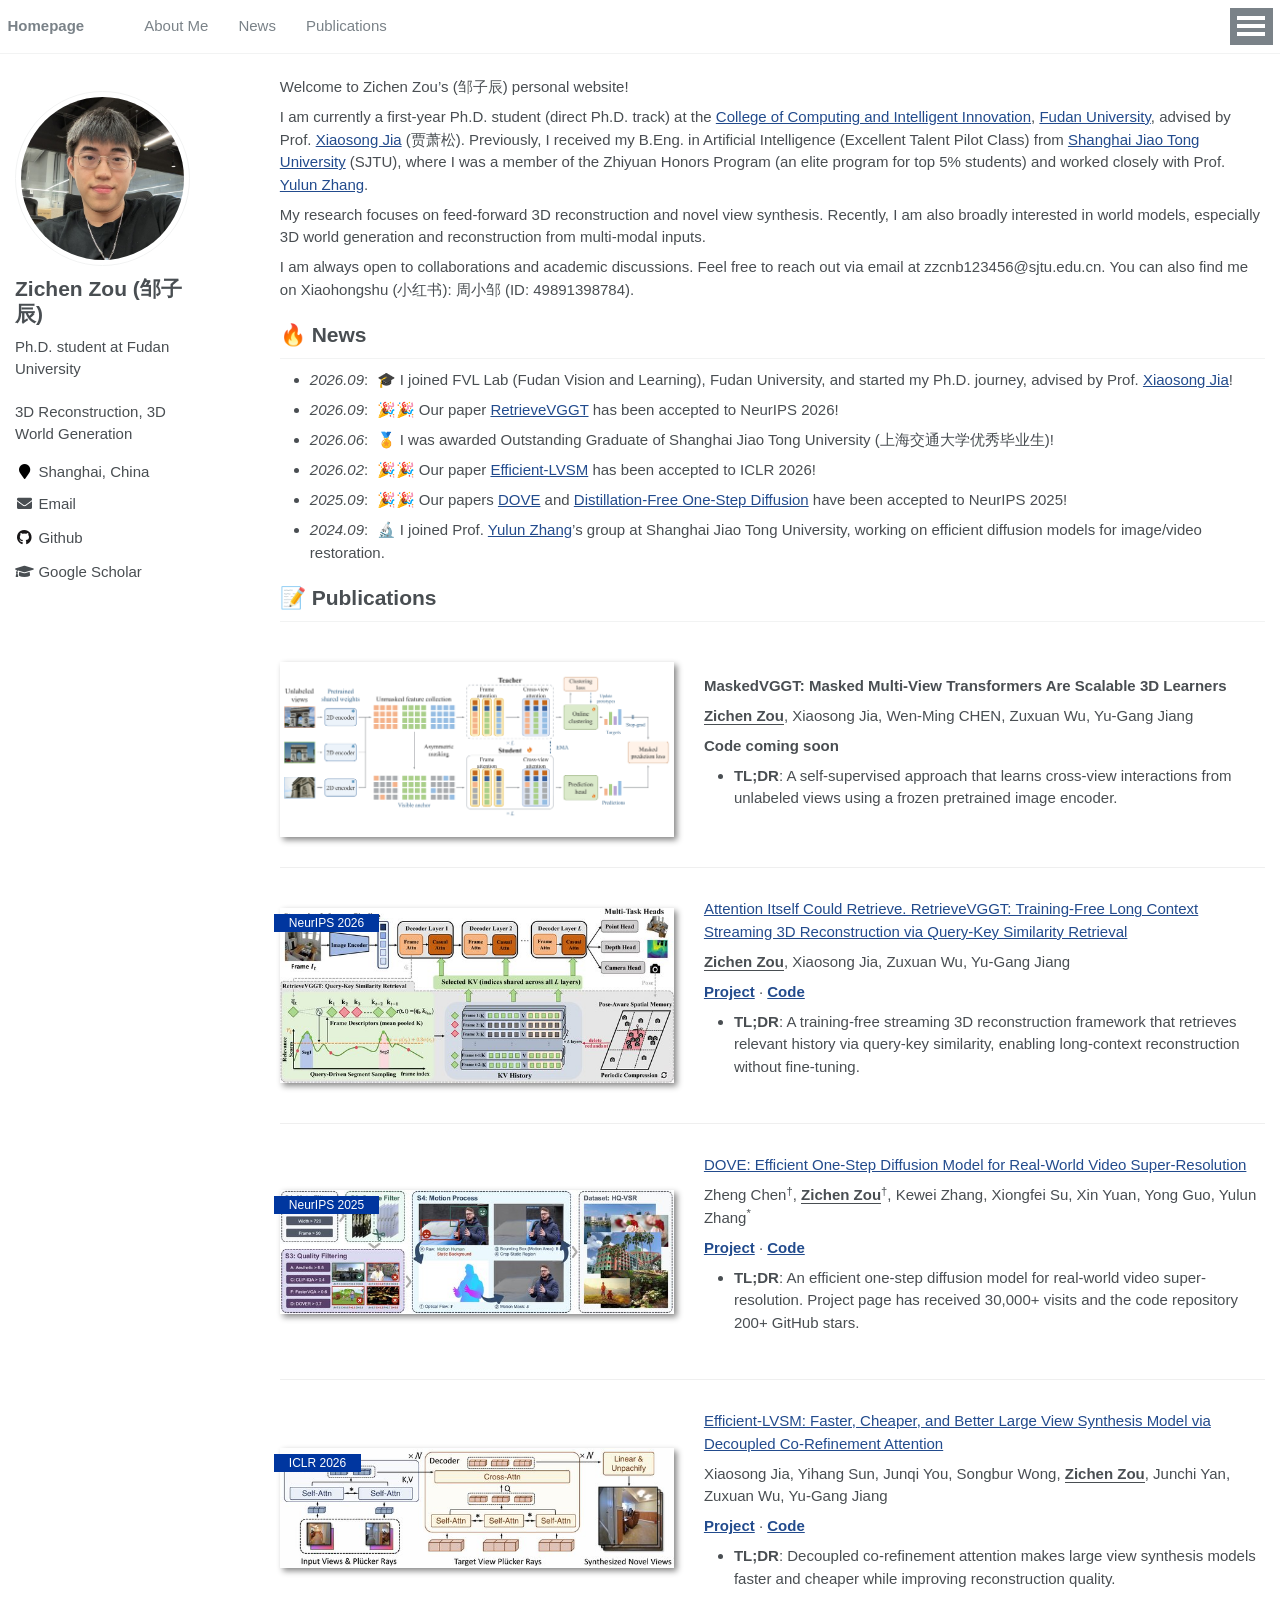
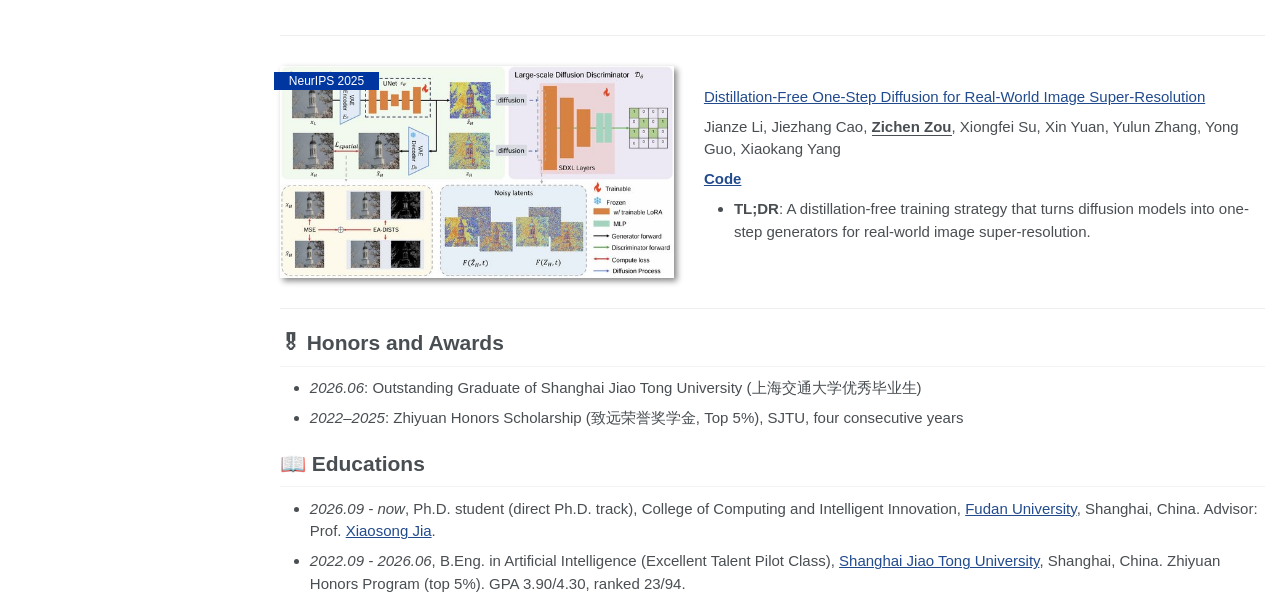
==== index.html @ 02a2d02f "Align MaskedVGGT homepage entry" ====
<!doctype html>
<html lang="en" class="no-js">
  <head>
    <meta charset="utf-8">

<!-- begin SEO -->

<title>Zichen Zou - Homepage</title>

<meta property="og:locale" content="en">
<meta property="og:site_name" content="Zichen Zou">
<meta property="og:title" content="Zichen Zou">

<link rel="canonical" href="https://zzctmd.github.io/">
<meta property="og:url" content="https://zzctmd.github.io/">

<meta property="og:description" content="3D Reconstruction, Novel View Synthesis, Efficient Generative Models">

<meta name="description" content="Zichen Zou (邹子辰, ZouZichen), Ph.D. student at Fudan University. Research on 3D reconstruction, novel view synthesis, and efficient diffusion models for image/video restoration.">
<meta name="keywords" content="Zichen Zou, ZouZichen, zouzichen, 邹子辰, Fudan University, RetrieveVGGT, DOVE, 3D Reconstruction, Video Super-Resolution">

<script type="application/ld+json">
{
  "@context": "https://schema.org",
  "@type": "Person",
  "name": "Zichen Zou",
  "alternateName": ["ZouZichen", "zouzichen", "邹子辰"],
  "url": "https://zzctmd.github.io/",
  "email": "mailto:zzcnb123456@sjtu.edu.cn",
  "affiliation": { "@type": "CollegeOrUniversity", "name": "Fudan University" },
  "alumniOf": { "@type": "CollegeOrUniversity", "name": "Shanghai Jiao Tong University" },
  "sameAs": [
    "https://github.com/zzctmd",
    "https://scholar.google.com/citations?user=kb1-6YoAAAAJ"
  ]
}
</script>

<!-- end SEO -->

<meta name="HandheldFriendly" content="True">
<meta name="MobileOptimized" content="320">
<meta name="viewport" content="width=device-width, initial-scale=1.0">

<script>
  document.documentElement.className = document.documentElement.className.replace(/\bno-js\b/g, '') + ' js ';
</script>

<!-- For all browsers -->
<link rel="stylesheet" href="assets/css/main.css">

<meta http-equiv="cleartype" content="on">
<head>
  <base target="_blank">
</head>
    <link rel="icon" type="image/png" sizes="32x32" href="images/favicon-32x32.png">
<link rel="icon" type="image/png" sizes="16x16" href="images/favicon-16x16.png">
<link rel="stylesheet" href="assets/css/academicons.css"/>

  </head>

  <body>

    <div class="masthead">
  <div class="masthead__inner-wrap">
    <div class="masthead__menu">
      <nav id="site-nav" class="greedy-nav">
        <button><div class="navicon"></div></button>
        <ul class="visible-links">
          <li class="masthead__menu-item masthead__menu-item--lg masthead__menu-home-item"><a href="#about-me" target="_self">Homepage</a></li>

            <li class="masthead__menu-item"><a href="#about-me" target="_self">About Me</a></li>

            <li class="masthead__menu-item"><a href="#-news" target="_self">News</a></li>

            <li class="masthead__menu-item"><a href="#-publications" target="_self">Publications</a></li>

            <li class="masthead__menu-item"><a href="#-honors-and-awards" target="_self">Honors and Awards</a></li>

            <li class="masthead__menu-item"><a href="#-educations" target="_self">Educations</a></li>

        </ul>
        <ul class="hidden-links hidden"></ul>
      </nav>
    </div>
  </div>
</div>

    <div id="main" role="main">

  <div class="sidebar sticky">


<div itemscope itemtype="http://schema.org/Person" class="profile_box">

  <div class="author__avatar">
    <img src="images/avatar.png" class="author__avatar" alt="Zichen Zou">
  </div>

  <div class="author__content">
    <h3 class="author__name">Zichen Zou (邹子辰)</h3>
    <p class="author__bio">Ph.D. student at Fudan University</p>
  </div>

  <div class="author__urls-wrapper">
    <ul class="author__urls social-icons">

        <li><div style="white-space: normal; margin-bottom: 1em;">3D Reconstruction, 3D World Generation</div></li>


        <li><i class="fa fa-fw fa-map-marker" aria-hidden="true"></i> Shanghai, China</li>



        <li><a href="mailto:zzcnb123456@sjtu.edu.cn"><i class="fas fa-fw fa-envelope" aria-hidden="true"></i> Email</a></li>



        <li><a href="https://github.com/zzctmd"><i class="fab fa-fw fa-github" aria-hidden="true"></i> Github</a></li>



        <li><a href="https://scholar.google.com/citations?user=kb1-6YoAAAAJ"><i class="fas fa-fw fa-graduation-cap"></i> Google Scholar</a></li>


    </ul>
      <div class="author__urls_sm">


        <a href="mailto:zzcnb123456@sjtu.edu.cn"><i class="fas fa-fw fa-envelope" aria-hidden="true"></i></a>


        <a href="https://github.com/zzctmd"><i class="fab fa-fw fa-github" aria-hidden="true"></i></a>


        <a href="https://scholar.google.com/citations?user=kb1-6YoAAAAJ"><i class="fas fa-fw fa-graduation-cap"></i></a>


    </div>
  </div>
</div>


  </div>


      <article class="page" itemscope itemtype="http://schema.org/CreativeWork">
        <meta itemprop="headline" content="">
        <div class="page__inner-wrap">
          <section class="page__content" itemprop="text">

<p><span class="anchor" id="about-me"></span></p>

<p>Welcome to Zichen Zou’s (邹子辰) personal website!</p>

<p>I am currently a first-year Ph.D. student (direct Ph.D. track) at the <a href="https://cs.fudan.edu.cn/">College of Computing and Intelligent Innovation</a>, <a href="https://www.fudan.edu.cn/en/">Fudan University</a>, advised by Prof. <a href="https://jiaxiaosong1002.github.io/">Xiaosong Jia</a> (贾萧松). Previously, I received my B.Eng. in Artificial Intelligence (Excellent Talent Pilot Class) from <a href="https://www.sjtu.edu.cn/">Shanghai Jiao Tong University</a> (SJTU), where I was a member of the Zhiyuan Honors Program (an elite program for top 5% students) and worked closely with Prof. <a href="https://yulunzhang.com/">Yulun Zhang</a>.</p>

<p>My research focuses on feed-forward 3D reconstruction and novel view synthesis. Recently, I am also broadly interested in world models, especially 3D world generation and reconstruction from multi-modal inputs.</p>

<p>I am always open to collaborations and academic discussions. Feel free to reach out via email at zzcnb123456@sjtu.edu.cn. You can also find me on Xiaohongshu (小红书): 周小邹 (ID: 49891398784).</p>

<h1 id="-news">🔥 News</h1>
<ul>
  <li><em>2026.09</em>: &nbsp;🎓 I joined FVL Lab (Fudan Vision and Learning), Fudan University, and started my Ph.D. journey, advised by Prof. <a href="https://jiaxiaosong1002.github.io/">Xiaosong Jia</a>!</li>
  <li><em>2026.09</em>: &nbsp;🎉🎉 Our paper <a href="https://arxiv.org/abs/2605.09644">RetrieveVGGT</a> has been accepted to NeurIPS 2026!</li>
  <li><em>2026.06</em>: &nbsp;🏅 I was awarded Outstanding Graduate of Shanghai Jiao Tong University (上海交通大学优秀毕业生)!</li>
  <li><em>2026.02</em>: &nbsp;🎉🎉 Our paper <a href="https://arxiv.org/abs/2602.06478">Efficient-LVSM</a> has been accepted to ICLR 2026!</li>
  <li><em>2025.09</em>: &nbsp;🎉🎉 Our papers <a href="https://arxiv.org/abs/2505.16239">DOVE</a> and <a href="https://arxiv.org/abs/2410.04224">Distillation-Free One-Step Diffusion</a> have been accepted to NeurIPS 2025!</li>
  <li><em>2024.09</em>: &nbsp;🔬 I joined Prof. <a href="https://yulunzhang.com/">Yulun Zhang</a>’s group at Shanghai Jiao Tong University, working on efficient diffusion models for image/video restoration.</li>
</ul>

<h1 id="-publications">📝 Publications</h1>

<div class="paper-box" id="maskedvggt">
  <div class="paper-box-image"><div><img src="images/maskedvggt-method.png" alt="MaskedVGGT method with a frozen 2D encoder, a masked student, and an EMA teacher" width="100%" loading="lazy" /></div></div>
  <div class="paper-box-text">
    <p><strong>MaskedVGGT: Masked Multi-View Transformers Are Scalable 3D Learners</strong></p>
    <p><strong><u>Zichen Zou</u></strong>, Xiaosong Jia, Wen-Ming CHEN, Zuxuan Wu, Yu-Gang Jiang</p>
    <p><strong>Code coming soon</strong></p>
    <ul>
      <li><strong>TL;DR</strong>: A self-supervised approach that learns cross-view interactions from unlabeled views using a frozen pretrained image encoder.</li>
    </ul>
  </div>
</div>

<div class="paper-box"><div class="paper-box-image"><div><div class="badge">NeurIPS 2026</div><img src="images/retrievevggt.jpg" alt="RetrieveVGGT framework" width="100%" /></div></div>
<div class="paper-box-text">

    <p><a href="https://arxiv.org/abs/2605.09644">Attention Itself Could Retrieve. RetrieveVGGT: Training-Free Long Context Streaming 3D Reconstruction via Query-Key Similarity Retrieval</a></p>

    <p><strong><u>Zichen Zou</u></strong>, Xiaosong Jia, Zuxuan Wu, Yu-Gang Jiang</p>

    <p><a href="https://zzctmd.github.io/RetrieveVGGT/"><strong>Project</strong></a> · <a href="https://github.com/zzctmd/RetrieveVGGT"><strong>Code</strong></a></p>

    <ul>
      <li><strong>TL;DR</strong>: A training-free streaming 3D reconstruction framework that retrieves relevant history via query-key similarity, enabling long-context reconstruction without fine-tuning.</li>
    </ul>
  </div>
</div>

<div class="paper-box"><div class="paper-box-image"><div><div class="badge">NeurIPS 2025</div><img src="images/dove.jpg" alt="DOVE pipeline" width="100%" /></div></div>
<div class="paper-box-text">

    <p><a href="https://arxiv.org/abs/2505.16239">DOVE: Efficient One-Step Diffusion Model for Real-World Video Super-Resolution</a></p>

    <p>Zheng Chen<sup>†</sup>, <strong><u>Zichen Zou</u></strong><sup>†</sup>, Kewei Zhang, Xiongfei Su, Xin Yuan, Yong Guo, Yulun Zhang<sup>*</sup></p>

    <p><a href="https://zheng-chen.cn/DOVE/"><strong>Project</strong></a> · <a href="https://github.com/zhengchen1999/DOVE"><strong>Code</strong></a></p>

    <ul>
      <li><strong>TL;DR</strong>: An efficient one-step diffusion model for real-world video super-resolution. Project page has received 30,000+ visits and the code repository 200+ GitHub stars.</li>
    </ul>
  </div>
</div>

<div class="paper-box"><div class="paper-box-image"><div><div class="badge">ICLR 2026</div><img src="images/efficient-lvsm.jpg" alt="Efficient-LVSM structure" width="100%" /></div></div>
<div class="paper-box-text">

    <p><a href="https://arxiv.org/abs/2602.06478">Efficient-LVSM: Faster, Cheaper, and Better Large View Synthesis Model via Decoupled Co-Refinement Attention</a></p>

    <p>Xiaosong Jia, Yihang Sun, Junqi You, Songbur Wong, <strong><u>Zichen Zou</u></strong>, Junchi Yan, Zuxuan Wu, Yu-Gang Jiang</p>

    <p><a href="https://efficient-lvsm.github.io"><strong>Project</strong></a> · <a href="https://github.com/ayakaee/efficient-lvsm"><strong>Code</strong></a></p>

    <ul>
      <li><strong>TL;DR</strong>: Decoupled co-refinement attention makes large view synthesis models faster and cheaper while improving reconstruction quality.</li>
    </ul>
  </div>
</div>

<div class="paper-box"><div class="paper-box-image"><div><div class="badge">NeurIPS 2025</div><img src="images/dfosd.jpg" alt="DFOSD overview" width="100%" /></div></div>
<div class="paper-box-text">

    <p><a href="https://arxiv.org/abs/2410.04224">Distillation-Free One-Step Diffusion for Real-World Image Super-Resolution</a></p>

    <p>Jianze Li, Jiezhang Cao, <strong><u>Zichen Zou</u></strong>, Xiongfei Su, Xin Yuan, Yulun Zhang, Yong Guo, Xiaokang Yang</p>

    <p><a href="https://github.com/JianzeLi-114/DFOSD"><strong>Code</strong></a></p>

    <ul>
      <li><strong>TL;DR</strong>: A distillation-free training strategy that turns diffusion models into one-step generators for real-world image super-resolution.</li>
    </ul>
  </div>
</div>

<h1 id="-honors-and-awards">🎖 Honors and Awards</h1>
<ul>
  <li><em>2026.06</em>: Outstanding Graduate of Shanghai Jiao Tong University (上海交通大学优秀毕业生)</li>
  <li><em>2022–2025</em>: Zhiyuan Honors Scholarship (致远荣誉奖学金, Top 5%), SJTU, four consecutive years</li>
</ul>

<h1 id="-educations">📖 Educations</h1>
<ul>
  <li><em>2026.09 - now</em>, Ph.D. student (direct Ph.D. track), College of Computing and Intelligent Innovation, <a href="https://www.fudan.edu.cn/en/">Fudan University</a>, Shanghai, China. Advisor: Prof. <a href="https://jiaxiaosong1002.github.io/">Xiaosong Jia</a>.</li>
  <li><em>2022.09 - 2026.06</em>, B.Eng. in Artificial Intelligence (Excellent Talent Pilot Class), <a href="https://www.sjtu.edu.cn/">Shanghai Jiao Tong University</a>, Shanghai, China. Zhiyuan Honors Program (top 5%). GPA 3.90/4.30, ranked 23/94.</li>
</ul>

          </section>
        </div>
      </article>
    </div>

    <script src="assets/js/main.min.js"></script>

  </body>
</html>
---- assets/css/main.css ----
a:focus{outline:thin dotted #f89406;outline:5px auto #f89406;outline-offset:-2px}*,*:before,*:after{-moz-box-sizing:border-box;-webkit-box-sizing:border-box;box-sizing:border-box}html{box-sizing:border-box;background-color:#fff;font-size:15px;-webkit-text-size-adjust:100%;-ms-text-size-adjust:100%}body{margin:0}::-moz-selection{color:#fff;background:#000}::selection{color:#fff;background:#000}article,aside,details,figcaption,figure,footer,header,hgroup,main,nav,section{display:block}audio,canvas,video{display:inline-block;*display:inline;*zoom:1}audio:not([controls]){display:none}a{color:#224b8d}a:hover,a:active{outline:0}sub,sup{position:relative;font-size:75%;line-height:0;vertical-align:baseline}sup{top:-0.5em}sub{bottom:-0.25em}img{max-width:100%;width:auto\9;height:auto;vertical-align:middle;border:0;-ms-interpolation-mode:bicubic}#map_canvas img,.google-maps img{max-width:none}button,input,select,textarea{margin:0;font-size:100%;vertical-align:middle}button,input{*overflow:visible;line-height:normal}button::-moz-focus-inner,input::-moz-focus-inner{padding:0;border:0}button,html input[type="button"],input[type="reset"],input[type="submit"]{-webkit-appearance:button;cursor:pointer}label,select,button,input[type="button"],input[type="reset"],input[type="submit"],input[type="radio"],input[type="checkbox"]{cursor:pointer}input[type="search"]{box-sizing:content-box;-webkit-appearance:textfield}input[type="search"]::-webkit-search-decoration,input[type="search"]::-webkit-search-cancel-button{-webkit-appearance:none}textarea{overflow:auto;vertical-align:top}html{position:relative;min-height:100%}body{margin:0;padding:0;padding-bottom:0em;color:#494e52;font-family:"Trebuchet MS",Helvetica,sans-serif;line-height:1.5}body.overflow--hidden{overflow:hidden}h1,h2,h3,h4,h5,h6{margin:1em 0 0.5em;line-height:1.2;font-family:"Trebuchet MS",Helvetica,sans-serif;font-weight:bold}h1{margin-top:1em;font-size:1.4em}h2{font-size:1.2em}h3{font-size:1em}h4{font-size:1em}h5{font-size:1em}h6{font-size:1em}small,.small{font-size:1em}p{margin-bottom:0.5em}u,ins{text-decoration:none;border-bottom:1px solid #494e52}u a,ins a{color:inherit}ul{padding-inline-start:2em;margin-block-start:0.5em}del a{color:inherit}p,pre,blockquote,ul,ol,dl,figure,table,fieldset{orphans:3;widows:3}abbr[title],abbr[data-original-title]{text-decoration:none;cursor:help;border-bottom:1px dotted #494e52}blockquote{margin:2em 1em 2em 0;padding-left:1em;padding-right:1em;font-style:italic;border-left:0.25em solid #7a8288}blockquote cite{font-style:italic}blockquote cite:before{content:"\2014";padding-right:5px}a:hover,a:active{outline:0}tt,code,kbd,samp,pre{font-family:Monaco,Consolas,"Lucida Console",monospace}pre{overflow-x:auto}p>code,a>code,li>code,figcaption>code,td>code{padding-top:0.1rem;padding-bottom:0.1rem;font-size:1em;background:#fafafa;border:1px solid #f2f3f3;border-radius:4px;box-shadow:0 1px 1px rgba(0,0,0,0.125)}p>code:before,p>code:after,a>code:before,a>code:after,li>code:before,li>code:after,figcaption>code:before,figcaption>code:after,td>code:before,td>code:after{letter-spacing:-0.2em;content:"\00a0"}hr{display:block;margin:1em 0;border:0;border-top:1px solid #f2f3f3}ul li,ol li{margin-bottom:0.5em}li ul,li ol{margin-top:0.5em}figure{display:-webkit-box;display:flex;-webkit-box-pack:justify;justify-content:space-between;-webkit-box-align:start;align-items:flex-start;flex-wrap:wrap;margin:2em 0}figure img,figure iframe,figure .fluid-width-video-wrapper{margin-bottom:1em}figure img{width:100%;border-radius:4px;-webkit-transition:all 0.2s ease-in-out;transition:all 0.2s ease-in-out}figure>a{display:block}@media (min-width: 37.5em){figure.half>a,figure.half>img{width:calc(50% - 0.5em)}}figure.half figcaption{width:100%}@media (min-width: 37.5em){figure.third>a,figure.third>img{width:calc(33.3333% - 0.5em)}}figure.third figcaption{width:100%}figcaption{margin-bottom:0.5em;color:#777a7d;font-family:Georgia,Times,serif;font-size:1em}figcaption a{color:inherit;text-decoration:none;border-bottom:1px solid #bdc1c4;-webkit-transition:all 0.2s ease-in-out;transition:all 0.2s ease-in-out}figcaption a:hover{color:#000;border-bottom-color:#000}svg:not(:root){overflow:hidden}nav ul{margin:0;padding:0}nav li{list-style:none}nav a{text-decoration:none}nav ul li,nav ol li{margin-bottom:0}nav li ul,nav li ol{margin-top:0}b,i,strong,em,blockquote,p,q,span,figure,img,h1,h2,header,input,a,tr,td,form button,input[type="submit"],.btn,#goog-wm-sb,.highlight,.archive__item-teaser{-webkit-transition:all 0.2s ease-in-out;transition:all 0.2s ease-in-out}.hidden{display:none;visibility:hidden}.load{display:none}.transparent{opacity:0}.visually-hidden,.screen-reader-text,.screen-reader-text span,.screen-reader-shortcut{position:absolute !important;clip:rect(1px, 1px, 1px, 1px);height:1px !important;width:1px !important;border:0 !important;overflow:hidden}body:hover .visually-hidden a,body:hover .visually-hidden input,body:hover .visually-hidden button{display:none !important}.screen-reader-text:focus,.screen-reader-shortcut:focus{clip:auto !important;height:auto !important;width:auto !important;display:block;font-size:1em;font-weight:bold;padding:15px 23px 14px;background:#fff;z-index:100000;text-decoration:none;box-shadow:0 0 2px 2px rgba(0,0,0,0.6)}.skip-link{position:fixed;z-index:20;margin:0;font-family:"Trebuchet MS",Helvetica,sans-serif;white-space:nowrap}.skip-link li{height:0;width:0;list-style:none}.text-left{text-align:left}.text-center{text-align:center}.text-right{text-align:right}.text-justify{text-align:justify}.text-nowrap{white-space:nowrap}.cf{clear:both}.wrapper{max-width:925px;margin-left:auto;margin-right:auto}.wrapper:after{content:" ";display:block;clear:both}.align-left{display:block;margin-left:auto;margin-right:auto}@media (min-width: 37.5em){.align-left{float:left;margin-right:1em}}.align-right{display:block;margin-left:auto;margin-right:auto}@media (min-width: 37.5em){.align-right{float:right;margin-left:1em}}.align-center{display:block;margin-left:auto;margin-right:auto}@media (min-width: 57.8125em){.full{margin-right:-19.4915254237% !important}}.icon{display:inline-block;fill:currentColor;width:1em;height:1.1em;line-height:1;position:relative;top:-0.1em;vertical-align:middle}.social-icons .fa{color:#000}.social-icons .fa-behance,.social-icons .fa-behance-square{color:#1769FF}.social-icons .fa-dribbble{color:#ea4c89}.social-icons .fa-facebook,.social-icons .fa-facebook-square{color:#3b5998}.social-icons .fa-flickr{color:#ff0084}.social-icons .fa-foursquare{color:#0072b1}.social-icons .fa-github,.social-icons .fa-github-alt,.social-icons .fa-github-square{color:#171516}.social-icons .fa-google-plus,.social-icons .fa-google-plus-square{color:#dd4b39}.social-icons .fa-instagram{color:#517fa4}.social-icons .fa-lastfm,.social-icons .fa-lastfm-square{color:#d51007}.social-icons .fa-linkedin,.social-icons .fa-linkedin-square{color:#007bb6}.social-icons .fa-pinterest,.social-icons .fa-pinterest-p,.social-icons .fa-pinterest-square{color:#cb2027}.social-icons .fa-rss,.social-icons .fa-rss-square{color:#fa9b39}.social-icons .fa-soundcloud{color:#f30}.social-icons .fa-stack-exchange,.social-icons .fa-stack-overflow{color:#fe7a15}.social-icons .fa-tumblr,.social-icons .fa-tumblr-square{color:#32506d}.social-icons .fa-twitter,.social-icons .fa-twitter-square{color:#55acee}.social-icons .fa-vimeo,.social-icons .fa-vimeo-square{color:#1ab7ea}.social-icons .fa-vine{color:#00bf8f}.social-icons .fa-youtube,.social-icons .fa-youtube-square,.social-icons .fa-youtube-play{color:#b00}.social-icons .fa-xing,.social-icons .fa-xing-square{color:#006567}.navicon{position:relative;width:28px;height:4px;background:#fff;margin:auto;-webkit-transition:0.3s;transition:0.3s}.navicon:before,.navicon:after{content:"";position:absolute;left:0;width:28px;height:4px;background:#fff;-webkit-transition:0.3s;transition:0.3s}.navicon:before{top:-8px}.navicon:after{bottom:-8px}.close .navicon{background:transparent}.close .navicon:before,.close .navicon:after{-webkit-transform-origin:50% 50%;-ms-transform-origin:50% 50%;transform-origin:50% 50%;top:0;width:28px}.close .navicon:before{-webkit-transform:rotate3d(0, 0, 1, 45deg);transform:rotate3d(0, 0, 1, 45deg)}.close .navicon:after{-webkit-transform:rotate3d(0, 0, 1, -45deg);transform:rotate3d(0, 0, 1, -45deg)}@media (min-width: 57.8125em){.sticky{clear:both;position:-webkit-sticky;position:sticky;top:6em}.sticky::after{clear:both;content:"";display:table}.sticky>*{display:block}}.well{min-height:20px;padding:19px;margin-bottom:20px;background-color:#f5f5f5;border:1px solid #e3e3e3;border-radius:4px;box-shadow:inset 0 1px 1px rgba(0,0,0,0.05)}.show-modal{overflow:hidden;position:relative}.show-modal:before{position:absolute;content:"";top:0;left:0;width:100%;height:100%;z-index:999;background-color:rgba(255,255,255,0.85)}.show-modal .modal{display:block}.modal{display:none;position:fixed;width:300px;top:50%;left:50%;margin-left:-150px;margin-top:-150px;min-height:0;z-index:9999;background:#fff;border:1px solid #f2f3f3;border-radius:4px;box-shadow:0 1px 1px rgba(0,0,0,0.125)}.modal__title{margin:0;padding:0.5em 1em}.modal__supporting-text{padding:0 1em 0.5em 1em}.modal__actions{padding:0.5em 1em;border-top:1px solid #f2f3f3}.footnote{color:#9ba1a6;text-decoration:none}.footnotes{color:#9ba1a6}.footnotes ol,.footnotes li,.footnotes p{margin-bottom:0;font-size:1em}a.reversefootnote{color:#7a8288;text-decoration:none}a.reversefootnote:hover{text-decoration:underline}.required{color:#ee5f5b;font-weight:bold}@-webkit-keyframes intro{0%{opacity:0}100%{opacity:1}}@keyframes intro{0%{opacity:0}100%{opacity:1}}table{margin-bottom:1em;width:100%;font-family:"Trebuchet MS",Helvetica,sans-serif;font-size:1em;border-collapse:collapse}table+table{margin-top:1em}thead{background-color:#f2f3f3}th{padding:0.5em;font-weight:bold;text-align:left}tr{padding-bottom:.5em;padding-top:.5em}td{padding:.5em;border-bottom:1px solid #bdc1c4}tr,td,th{vertical-align:middle}.btn,#goog-wm-sb{display:inline-block;margin-bottom:0.25em;padding:0.5em 1em;color:#fff !important;font-family:"Trebuchet MS",Helvetica,sans-serif;font-size:1em;font-weight:bold;text-align:center;text-decoration:none;background-color:#7a8288;border:0 !important;border-radius:4px;cursor:pointer}.btn:hover,#goog-wm-sb:hover{background-color:#333}.btn .icon,#goog-wm-sb .icon{margin-right:0.5em}.btn .icon+.hidden,#goog-wm-sb .icon+.hidden{margin-left:-0.5em}.btn--block{display:block;width:100%}.btn--block+.btn--block{margin-top:0.25em}.btn--inverse{color:#7a8288 !important;border:1px solid #bdc1c4 !important;background-color:#fff}.btn--inverse:hover{color:#fff !important;border-color:#7a8288}.btn--light-outline{border:1px solid #fff !important;background-color:transparent}.btn--info{background-color:#224b8d}.btn--info:hover{background-color:#1b3c71}.btn--warning{background-color:#f89406}.btn--warning:hover{background-color:#c67605}.btn--success{background-color:#62c462}.btn--success:hover{background-color:#4e9d4e}.btn--danger{background-color:#ee5f5b}.btn--danger:hover{background-color:#be4c49}.btn--disabled{pointer-events:none;cursor:not-allowed;filter:alpha(opacity=65);box-shadow:none;opacity:0.65}.btn--facebook{background-color:#3b5998}.btn--facebook:hover{background-color:#2f477a}.btn--twitter{background-color:#55acee}.btn--twitter:hover{background-color:#448abe}.btn--google-plus{background-color:#dd4b39}.btn--google-plus:hover{background-color:#b13c2e}.btn--linkedin{background-color:#007bb6}.btn--linkedin:hover{background-color:#006292}.btn--x-large{font-size:1.2em}.btn--large{font-size:1em}.btn--small{font-size:.6875em}.notice{margin:2em 0 !important;padding:1em;font-family:"Trebuchet MS",Helvetica,sans-serif;font-size:1em !important;text-indent:initial;background-color:#f8f9f9;border-radius:4px;box-shadow:0 1px 1px rgba(189,193,196,0.25)}.notice h4{margin-top:0 !important;margin-bottom:0.75em}.page__content .notice h4{margin-bottom:0;font-size:1em}.notice p:last-child{margin-bottom:0 !important}.notice h4+p{margin-top:0;padding-top:0}.notice a{color:#bdc1c4}.notice a:hover{color:#717476}.notice code{background-color:#fcfcfc}.notice ul:last-child{margin-bottom:0}.notice--primary{margin:2em 0 !important;padding:1em;font-family:"Trebuchet MS",Helvetica,sans-serif;font-size:1em !important;text-indent:initial;background-color:#f2f3f3;border-radius:4px;box-shadow:0 1px 1px rgba(122,130,136,0.25)}.notice--primary h4{margin-top:0 !important;margin-bottom:0.75em}.page__content .notice--primary h4{margin-bottom:0;font-size:1em}.notice--primary p:last-child{margin-bottom:0 !important}.notice--primary h4+p{margin-top:0;padding-top:0}.notice--primary a{color:#7a8288}.notice--primary a:hover{color:#494e52}.notice--primary code{background-color:#f8f9f9}.notice--primary ul:last-child{margin-bottom:0}.notice--info{margin:2em 0 !important;padding:1em;font-family:"Trebuchet MS",Helvetica,sans-serif;font-size:1em !important;text-indent:initial;background-color:#e9edf4;border-radius:4px;box-shadow:0 1px 1px rgba(34,75,141,0.25)}.notice--info h4{margin-top:0 !important;margin-bottom:0.75em}.page__content .notice--info h4{margin-bottom:0;font-size:1em}.notice--info p:last-child{margin-bottom:0 !important}.notice--info h4+p{margin-top:0;padding-top:0}.notice--info a{color:#224b8d}.notice--info a:hover{color:#142d55}.notice--info code{background-color:#f4f6f9}.notice--info ul:last-child{margin-bottom:0}.notice--warning{margin:2em 0 !important;padding:1em;font-family:"Trebuchet MS",Helvetica,sans-serif;font-size:1em !important;text-indent:initial;background-color:#fef4e6;border-radius:4px;box-shadow:0 1px 1px rgba(248,148,6,0.25)}.notice--warning h4{margin-top:0 !important;margin-bottom:0.75em}.page__content .notice--warning h4{margin-bottom:0;font-size:1em}.notice--warning p:last-child{margin-bottom:0 !important}.notice--warning h4+p{margin-top:0;padding-top:0}.notice--warning a{color:#f89406}.notice--warning a:hover{color:#955904}.notice--warning code{background-color:#fffaf3}.notice--warning ul:last-child{margin-bottom:0}.notice--success{margin:2em 0 !important;padding:1em;font-family:"Trebuchet MS",Helvetica,sans-serif;font-size:1em !important;text-indent:initial;background-color:#eff9ef;border-radius:4px;box-shadow:0 1px 1px rgba(98,196,98,0.25)}.notice--success h4{margin-top:0 !important;margin-bottom:0.75em}.page__content .notice--success h4{margin-bottom:0;font-size:1em}.notice--success p:last-child{margin-bottom:0 !important}.notice--success h4+p{margin-top:0;padding-top:0}.notice--success a{color:#62c462}.notice--success a:hover{color:#3b763b}.notice--success code{background-color:#f7fcf7}.notice--success ul:last-child{margin-bottom:0}.notice--danger{margin:2em 0 !important;padding:1em;font-family:"Trebuchet MS",Helvetica,sans-serif;font-size:1em !important;text-indent:initial;background-color:#fdefef;border-radius:4px;box-shadow:0 1px 1px rgba(238,95,91,0.25)}.notice--danger h4{margin-top:0 !important;margin-bottom:0.75em}.page__content .notice--danger h4{margin-bottom:0;font-size:1em}.notice--danger p:last-child{margin-bottom:0 !important}.notice--danger h4+p{margin-top:0;padding-top:0}.notice--danger a{color:#ee5f5b}.notice--danger a:hover{color:#8f3937}.notice--danger code{background-color:#fef7f7}.notice--danger ul:last-child{margin-bottom:0}.masthead{position:sticky;top:0;background-color:white;border-bottom:1px solid #f2f3f3;-webkit-animation:intro 0.3s both;animation:intro 0.3s both;-webkit-animation-delay:0.15s;animation-delay:0.15s;z-index:20}.masthead__inner-wrap{max-width:925px;margin-left:auto;margin-right:auto;clear:both;padding:.5em;font-family:"Trebuchet MS",Helvetica,sans-serif}.masthead__inner-wrap:after{content:" ";display:block;clear:both}.masthead__inner-wrap::after{clear:both;content:"";display:table}@media (min-width: 80em){.masthead__inner-wrap{max-width:1280px}}.masthead__inner-wrap nav{z-index:10}.masthead__inner-wrap a{text-decoration:none}.masthead__menu ul{margin:0;padding:0;clear:both;list-style-type:none}.masthead__menu-home-item{display:none !important}@media (min-width: 48em){.masthead__menu-home-item{display:block !important}}.masthead__menu-item{display:block;list-style-type:none;white-space:nowrap}.masthead__menu-item--lg{padding-right:2em;font-weight:700}.breadcrumbs{max-width:925px;margin-left:auto;margin-right:auto;clear:both;margin-top:0;margin-bottom:0;padding-left:2em;padding-right:2em;font-family:"Trebuchet MS",Helvetica,sans-serif;-webkit-animation:intro 0.3s both;animation:intro 0.3s both;-webkit-animation-delay:0.30s;animation-delay:0.30s}.breadcrumbs:after{content:" ";display:block;clear:both}.breadcrumbs::after{clear:both;content:"";display:table}@media (min-width: 57.8125em){.breadcrumbs{padding-left:1em;padding-right:1em}}@media (min-width: 80em){.breadcrumbs{max-width:1280px}}.breadcrumbs ol{padding:0;list-style:none;font-size:1em}@media (min-width: 57.8125em){.breadcrumbs ol{width:83.0508474576%;float:right;margin-right:0}}@media (min-width: 80em){.breadcrumbs ol{padding-left:4.2372881356%}}.breadcrumbs li{display:inline}.breadcrumbs .current{font-weight:bold}.pagination{clear:both;width:100%;float:left;margin-left:0;margin-right:0;clear:both;margin-top:1em;padding-top:1em}.pagination::after{clear:both;content:"";display:table}.pagination ul{margin:0;padding:0;list-style-type:none;font-family:"Trebuchet MS",Helvetica,sans-serif}.pagination li{display:block;float:left;margin-left:-1px}.pagination li a{margin-bottom:0.25em;padding:0.5em 1em;font-family:"Trebuchet MS",Helvetica,sans-serif;font-size:14px;font-weight:bold;line-height:1.5;text-align:center;text-decoration:none;color:#9ba1a6;border:1px solid #bdc1c4;border-radius:0}.pagination li a:hover{color:#1a386a}.pagination li a.current{color:#fff;background:#7a8288}.pagination li a.disabled{color:#dee0e1;pointer-events:none;cursor:not-allowed}.pagination li:first-child{margin-left:0}.pagination li:first-child a{border-top-left-radius:4px;border-bottom-left-radius:4px}.pagination li:last-child a{border-top-right-radius:4px;border-bottom-right-radius:4px}.pagination--pager{display:block;padding:1em 2em;float:left;width:50%;font-family:"Trebuchet MS",Helvetica,sans-serif;font-size:1em;font-weight:bold;text-align:center;text-decoration:none;color:#bdc1c4;border:1px solid #bdc1c4;border-radius:4px}.pagination--pager:hover{color:#1a386a}.pagination--pager:first-child{border-top-right-radius:0;border-bottom-right-radius:0}.pagination--pager:last-child{margin-left:-1px;border-top-left-radius:0;border-bottom-left-radius:0}.pagination--pager.disabled{color:#dee0e1;pointer-events:none;cursor:not-allowed}.page__content+.pagination,.page__meta+.pagination,.comment__date+.pagination,.page__share+.pagination,.page__comments+.pagination{margin-top:2em;padding-top:2em;border-top:1px solid #f2f3f3}.greedy-nav{position:relative;min-width:250px;background:#fff}.greedy-nav a{display:block;margin:0 1rem;padding:0.5rem 0;color:#7a8288;text-decoration:none}.greedy-nav a:hover{color:#5c6266}.greedy-nav button{position:absolute;height:100%;right:0;padding:0 0.5rem;border:0;outline:none;background-color:#7a8288;color:#fff;cursor:pointer}.greedy-nav .visible-links{display:table}.greedy-nav .visible-links li{display:table-cell;vertical-align:middle}.greedy-nav .visible-links li:first-child{font-weight:bold}.greedy-nav .visible-links li:first-child a{margin-left:0}.greedy-nav .visible-links li:last-child a{margin-right:0}.greedy-nav .visible-links a{position:relative}.greedy-nav .visible-links a:before{content:"";position:absolute;left:0;bottom:0;height:4px;background:#bdc1c4;width:100%;-webkit-transition:all 0.2s ease-in-out;transition:all 0.2s ease-in-out;-webkit-transform:scaleX(0);-ms-transform:scaleX(0);transform:scaleX(0)}.greedy-nav .visible-links a:hover:before{-webkit-transform:scaleX(1);-ms-transform:scaleX(1);transform:scaleX(1)}.greedy-nav .hidden-links{position:absolute;top:100%;right:0;margin-top:15px;padding:5px;border:1px solid #f2f3f3;border-radius:4px;background:#fff;box-shadow:0 0 10px rgba(0,0,0,0.25)}.greedy-nav .hidden-links a{margin:0;padding:10px 20px;font-size:1em}.greedy-nav .hidden-links a:hover{color:#5c6266;background:#dee0e1}.greedy-nav .hidden-links:before{content:"";position:absolute;top:-11px;right:10px;width:0;border-style:solid;border-width:0 10px 10px;border-color:#f2f3f3 transparent;display:block;z-index:0}.greedy-nav .hidden-links:after{content:"";position:absolute;top:-10px;right:10px;width:0;border-style:solid;border-width:0 10px 10px;border-color:#fff transparent;display:block;z-index:1}.greedy-nav .hidden-links li{display:block;border-bottom:1px solid #f2f3f3}.greedy-nav .hidden-links li:last-child{border-bottom:none}.nav__list{font-size:1.25rem}.nav__list ul{margin-bottom:1em}.nav__list a{display:block;padding:0.125em 0;color:inherit}.nav__list a:hover{text-decoration:underline}.nav__list .active{margin-left:-0.5em;padding-left:0.5em;padding-right:0.5em;color:#fff;font-weight:bold;background:#7a8288;border-radius:4px}.nav__list .active:hover{color:#fff}.nav__title{margin:0;padding:0.5rem 1rem;font-family:"Trebuchet MS",Helvetica,sans-serif;font-size:1em;font-weight:bold}.nav__sub-title{display:block;margin:0.5rem 0;padding:0.5rem 0;font-family:"Trebuchet MS",Helvetica,sans-serif;font-size:1em;font-weight:bold;text-transform:uppercase;border-bottom:1px solid #f2f3f3}.toc{font-family:"Trebuchet MS",Helvetica,sans-serif;color:#7a8288;text-transform:uppercase;letter-spacing:1px;background-color:#fff;border:1px solid #f2f3f3;border-radius:4px;box-shadow:0 1px 1px rgba(0,0,0,0.125)}.toc .nav__title{color:#fff;font-size:1em;background:#7a8288;border-top-left-radius:4px;border-top-right-radius:4px}.toc__menu{margin:0;padding:0;width:100%;list-style:none;font-size:0.8rem}.toc__menu a{display:block;padding:0.5rem 1rem;color:#7a8288;font-size:.6875em;font-weight:bold;line-height:1.5;border-bottom:1px solid #f2f3f3}.toc__menu a:hover{color:#000;background:#f2f3f3}.toc__menu>li:last-child a{border-bottom:none}.toc__menu li ul>li a{padding-left:2rem;font-weight:normal}.toc__menu li>ul li{display:none}@media (min-width: 48em){.toc__menu li>ul li{display:block}}.page__footer{clear:both;float:left;margin-left:0;margin-right:0;width:100%;clear:both;position:absolute;bottom:0em;height:auto;margin-top:3em;color:#9ba1a6;-webkit-animation:intro 0.3s both;animation:intro 0.3s both;-webkit-animation-delay:0.45s;animation-delay:0.45s;background-color:#f2f3f3;border-top:1px solid #bdc1c4}.page__footer::after{clear:both;content:"";display:table}.page__footer footer{clear:both;margin-left:auto;margin-right:auto;margin-top:2em;max-width:100%;padding:0 1em 2em}.page__footer footer::after{clear:both;content:"";display:table}@media (min-width: 80em){.page__footer footer{max-width:1280px}}.page__footer a{color:inherit;text-decoration:none}.page__footer a:hover{text-decoration:underline}.page__footer .fas,.page__footer .fab,.page__footer .far,.page__footer .fal{color:#9ba1a6}.page__footer-copyright{font-family:"Trebuchet MS",Helvetica,sans-serif;font-size:.6875em}.page__footer-follow ul{margin:0;padding:0;list-style-type:none}.page__footer-follow li{display:inline-block;padding-top:5px;padding-bottom:5px;font-family:"Trebuchet MS",Helvetica,sans-serif;font-size:1em;text-transform:uppercase}.page__footer-follow li+li:before{content:"";padding-right:5px}.page__footer-follow a{padding-right:10px;font-weight:bold}.page__footer-follow .social-icons a{white-space:nowrap}div.highlighter-rouge,figure.highlight{position:relative;margin-bottom:1em;padding:1em;border:1px solid #f2f3f3;border-radius:4px;background-color:#fafafa;box-shadow:0 1px 1px rgba(0,0,0,0.125)}div.highlighter-rouge:before,figure.highlight:before{position:absolute;top:0;right:0;padding:0.5em;background-color:#f2f3f3;content:"\f121";font-family:"fontawesome" !important;font-size:1em;line-height:1;text-transform:none;speak:none}div.highlighter-rouge .highlight,figure.highlight .highlight{margin:0;font-family:Monaco,Consolas,"Lucida Console",monospace;font-size:.6875em;line-height:1.8}.highlight table td{padding:5px}.highlight table pre{margin:0}.highlight .c{color:#93a1a1}.highlight .err{color:#586e75}.highlight .g{color:#586e75}.highlight .k{color:#859900}.highlight .l{color:#586e75}.highlight .n{color:#586e75}.highlight .o{color:#859900}.highlight .x{color:#cb4b16}.highlight .p{color:#586e75}.highlight .cm{color:#93a1a1}.highlight .cp{color:#859900}.highlight .c1{color:#93a1a1}.highlight .cs{color:#859900}.highlight .gd{color:#2aa198}.highlight .ge{color:#586e75;font-style:italic}.highlight .gr{color:#dc322f}.highlight .gh{color:#cb4b16}.highlight .gi{color:#859900}.highlight .go{color:#586e75}.highlight .gp{color:#586e75}.highlight .gs{color:#586e75;font-weight:bold}.highlight .gu{color:#cb4b16}.highlight .gt{color:#586e75}.highlight .kc{color:#cb4b16}.highlight .kd{color:#22b3eb}.highlight .kn{color:#859900}.highlight .kp{color:#859900}.highlight .kr{color:#22b3eb}.highlight .kt{color:#dc322f}.highlight .ld{color:#586e75}.highlight .m{color:#2aa198}.highlight .s{color:#2aa198}.highlight .na{color:#586e75}.highlight .nb{color:#B58900}.highlight .nc{color:#22b3eb}.highlight .no{color:#cb4b16}.highlight .nd{color:#22b3eb}.highlight .ni{color:#cb4b16}.highlight .ne{color:#cb4b16}.highlight .nf{color:#22b3eb}.highlight .nl{color:#586e75}.highlight .nn{color:#586e75}.highlight .nx{color:#586e75}.highlight .py{color:#586e75}.highlight .nt{color:#22b3eb}.highlight .nv{color:#22b3eb}.highlight .ow{color:#859900}.highlight .w{color:#586e75}.highlight .mf{color:#2aa198}.highlight .mh{color:#2aa198}.highlight .mi{color:#2aa198}.highlight .mo{color:#2aa198}.highlight .sb{color:#93a1a1}.highlight .sc{color:#2aa198}.highlight .sd{color:#586e75}.highlight .s2{color:#2aa198}.highlight .se{color:#cb4b16}.highlight .sh{color:#586e75}.highlight .si{color:#2aa198}.highlight .sx{color:#2aa198}.highlight .sr{color:#dc322f}.highlight .s1{color:#2aa198}.highlight .ss{color:#2aa198}.highlight .bp{color:#22b3eb}.highlight .vc{color:#22b3eb}.highlight .vg{color:#22b3eb}.highlight .vi{color:#22b3eb}.highlight .il{color:#2aa198}form{margin:0 0 5px 0}form fieldset{margin-bottom:5px;padding:0;border-width:0}form legend{display:block;width:100%;margin-bottom:10px;*margin-left:-7px;padding:0;color:#494e52;border:0;border-bottom:1px solid #ccc;white-space:normal}form p{margin-bottom:5px / 2}form ul{list-style-type:none;margin:0 0 5px 0;padding:0}form br{display:none}label,input,button,select,textarea{vertical-align:baseline;*vertical-align:middle}input,button,select,textarea{box-sizing:border-box;font-family:"Trebuchet MS",Helvetica,sans-serif}label{display:block;margin-bottom:0.25em;color:#494e52;cursor:pointer}label small{font-size:1em}label input,label textarea,label select{display:block}input,textarea,select{display:inline-block;width:100%;padding:0.25em;margin-bottom:0.5em;color:#494e52;background-color:#fff;border:1px solid #ccc;border-radius:4px;box-shadow:0 1px 1px rgba(0,0,0,0.125)}input:hover,textarea:hover,select:hover{border-color:#bdc1c4}.input-mini{width:60px}.input-small{width:90px}input[type="image"],input[type="checkbox"],input[type="radio"]{width:auto;height:auto;padding:0;margin:3px 0;*margin-top:0;line-height:normal;cursor:pointer;border-radius:0;border:0 \9}input[type="checkbox"],input[type="radio"]{box-sizing:border-box;padding:0;*width:13px;*height:13px}input[type="image"]{border:0;box-shadow:none}input[type="file"]{width:auto;padding:initial;line-height:initial;border:initial;background-color:transparent;background-color:initial;box-shadow:none}input[type="button"],input[type="reset"],input[type="submit"]{width:auto;height:auto;cursor:pointer;*overflow:visible}select,input[type="file"]{*margin-top:4px}select{width:auto;background-color:#fff}select[multiple],select[size]{height:auto}textarea{resize:vertical;height:auto;overflow:auto;vertical-align:top}input[type="hidden"]{display:none}.form{position:relative}.radio,.checkbox{padding-left:18px;font-weight:normal}.radio input[type="radio"],.checkbox input[type="checkbox"]{float:left;margin-left:-18px}.radio.inline,.checkbox.inline{display:inline-block;padding-top:5px;margin-bottom:0;vertical-align:middle}.radio.inline+.radio.inline,.checkbox.inline+.checkbox.inline{margin-left:10px}input[disabled],select[disabled],textarea[disabled],input[readonly],select[readonly],textarea[readonly]{opacity:0.5;cursor:not-allowed}input:focus,textarea:focus{border-color:#7a8288;outline:0;outline:thin dotted \9}input[type="file"]:focus,input[type="radio"]:focus,input[type="checkbox"]:focus,select:focus{box-shadow:none}.help-block,.help-inline{color:#224b8d}.help-block{display:block;margin-bottom:1em;line-height:1em}.help-inline{display:inline-block;vertical-align:middle;padding-left:5px}.form-inline input,.form-inline textarea,.form-inline select{display:inline-block;margin-bottom:0}.form-inline label{display:inline-block}.form-inline .radio,.form-inline .checkbox,.form-inline .radio{padding-left:0;margin-bottom:0;vertical-align:middle}.form-inline .radio input[type="radio"],.form-inline .checkbox input[type="checkbox"]{float:left;margin-left:0;margin-right:3px}.form-search input,.form-search textarea,.form-search select{display:inline-block;margin-bottom:0}.form-search .search-query{padding-left:14px;padding-right:14px;margin-bottom:0;border-radius:14px}.form-search label{display:inline-block}.form-search .radio,.form-search .checkbox,.form-inline .radio{padding-left:0;margin-bottom:0;vertical-align:middle}.form-search .radio input[type="radio"],.form-search .checkbox input[type="checkbox"]{float:left;margin-left:0;margin-right:3px}.form--loading:before{content:''}.form--loading .form__spinner{display:block}.form:before{position:absolute;top:0;left:0;width:100%;height:100%;background-color:rgba(255,255,255,0.7);z-index:10}.form__spinner{display:none;position:absolute;top:50%;left:50%;z-index:11}#goog-fixurl ul{list-style:none;margin-left:0;padding-left:0}#goog-fixurl ul li{list-style-type:none}#goog-wm-qt{width:auto;margin-right:10px;margin-bottom:20px;padding:8px 20px;display:inline-block;font-size:1em;background-color:#fff;color:#000;border-width:2px !important;border-style:solid !important;border-color:gray;border-radius:4px}#main{max-width:925px;margin-left:auto;margin-right:auto;clear:both;margin-top:1em;padding-left:1em;padding-right:1em;animation:intro 0.3s both;animation-delay:0.35s}#main:after{content:" ";display:block;clear:both}#main::after{clear:both;content:"";display:table}@media (min-width: 80em){#main{max-width:1280px}}@media (min-width: 57.8125em){.page{width:83.0508474576%;float:right;margin-right:0;padding-left:4.2372881356%;padding-right:0%}}.page .page__inner-wrap{clear:both;width:100%;float:left;margin-left:0;margin-right:0}.page .page__inner-wrap .page__content,.page .page__inner-wrap .page__meta,.page .page__inner-wrap .comment__date,.page .page__inner-wrap .page__share{clear:both;width:100%;float:left;margin-left:0;margin-right:0}.page__title{margin-top:0;line-height:1}.page__title+.page__meta,.page__title+.comment__date{margin-top:-0.5em}.page__lead{font-family:"Trebuchet MS",Helvetica,sans-serif;font-size:1.2em}.page__content #about-me{margin-top:-10em}.page__content #about-me:before{content:'';display:block;position:relative;width:0;height:10em;margin-top:-10em}.page__content h1{margin-top:1em;padding-bottom:0.5em;border-bottom:1px solid #f2f3f3}.page__content p,.page__content li,.page__content dl{font-size:1em}.page__content p{margin:0 0 .5em}.page__content a{text-decoration:underline}.page__content a:hover{text-decoration:underline}.page__content a:hover img{box-shadow:0 0 10px rgba(0,0,0,0.25)}.page__content dt{margin-top:1em;font-family:"Trebuchet MS",Helvetica,sans-serif;font-weight:bold}.page__content dd{margin-left:1em;font-family:"Trebuchet MS",Helvetica,sans-serif;font-size:1em}.page__content .small{font-size:1em}.page__content blockquote+.small{margin-top:-1.5em;padding-left:1.25rem}.page__hero{position:relative;margin-bottom:2em;clear:both;animation:intro 0.3s both;animation-delay:0.25s}.page__hero::after{clear:both;content:"";display:table}.page__hero--overlay{position:relative;margin-bottom:2em;padding:3em 0;clear:both;background-size:cover;background-repeat:no-repeat;background-position:center;animation:intro 0.3s both;animation-delay:0.25s}.page__hero--overlay::after{clear:both;content:"";display:table}.page__hero--overlay a{color:#fff}.page__hero--overlay .wrapper{padding-left:1em;padding-right:1em}@media (min-width: 80em){.page__hero--overlay .wrapper{max-width:1280px}}.page__hero--overlay .page__title,.page__hero--overlay .page__meta,.page__hero--overlay .comment__date,.page__hero--overlay .page__lead,.page__hero--overlay .btn,.page__hero--overlay #goog-wm-sb{color:#fff;text-shadow:1px 1px 4px rgba(0,0,0,0.5)}.page__hero--overlay .page__lead{max-width:768px}.page__hero--overlay .page__title{font-size:1.953em}@media (min-width: 37.5em){.page__hero--overlay .page__title{font-size:2.441em}}.page__hero-image{width:100%;height:auto;-ms-interpolation-mode:bicubic}.page__hero-caption{position:absolute;bottom:0;right:0;margin:0 auto;padding:2px 5px;color:#fff;font-family:Georgia,Times,serif;font-size:.6875em;background:#000;text-align:right;z-index:5;opacity:0.5;border-radius:4px 0 4px 0}@media (min-width: 57.8125em){.page__hero-caption{padding:5px 10px}}.page__hero-caption a{color:#fff;text-decoration:none}.page__share{margin-top:2em;padding-top:1em;border-top:1px solid #f2f3f3}@media (max-width: 37.5em){.page__share .btn span,.page__share #goog-wm-sb span{border:0;clip:rect(0 0 0 0);height:1px;margin:-1px;overflow:hidden;padding:0;position:absolute;width:1px}}.page__share-title{margin-bottom:10px;font-size:1em;text-transform:uppercase}.page__meta,.comment__date{margin-top:2em;color:#9ba1a6;font-family:"Trebuchet MS",Helvetica,sans-serif;font-size:1em}.page__meta p,.comment__date p{margin:0}.page__meta a,.comment__date a{color:inherit}.page__meta-title{margin-bottom:10px;font-size:1em;text-transform:uppercase}.page__taxonomy .sep{display:none}.page__taxonomy strong{margin-right:10px}.page__taxonomy-item{display:inline-block;margin-right:5px;margin-bottom:8px;padding:5px 10px;text-decoration:none;border:1px solid #bdc1c4;border-radius:4px}.page__taxonomy-item:hover{text-decoration:none;color:#1a386a}.page__comments{clear:both;width:100%;float:left;margin-left:0;margin-right:0}.page__comments-title{margin-top:2rem;margin-bottom:10px;padding-top:2rem;font-size:1em;border-top:1px solid #f2f3f3;text-transform:uppercase}.page__comments-form{padding:1em;background:#f2f3f3;transition:all 0.2s ease-in-out}.page__comments-form.disabled input,.page__comments-form.disabled button,.page__comments-form.disabled textarea,.page__comments-form.disabled label{pointer-events:none;cursor:not-allowed;filter:alpha(opacity=65);box-shadow:none;opacity:0.65}.comment{clear:both;margin:1em 0}.comment::after{clear:both;content:"";display:table}.comment:not(:last-child){border-bottom:1px solid #f2f3f3}.comment__avatar-wrapper{float:left;width:60px;height:60px}@media (min-width: 57.8125em){.comment__avatar-wrapper{width:100px;height:100px}}.comment__avatar{width:40px;height:40px;border-radius:50%}@media (min-width: 57.8125em){.comment__avatar{width:80px;height:80px;padding:5px;border:1px solid #f2f3f3}}.comment__content-wrapper{float:right;width:calc(100% - 60px)}@media (min-width: 57.8125em){.comment__content-wrapper{width:calc(100% - 100px)}}.comment__author{margin:0}.comment__author a{text-decoration:none}.comment__date{margin:0}.comment__date a{text-decoration:none}.page__related{margin-top:2em;padding-top:1em;border-top:1px solid #f2f3f3;clear:both;float:left}.page__related::after{clear:both;content:"";display:table}@media (min-width: 57.8125em){.page__related{margin-left:21.186440678%}}.page__related a{color:inherit;text-decoration:none}.page__related-title{margin-bottom:10px;font-size:1em;text-transform:uppercase}.archive{margin-bottom:2em}@media (min-width: 48em){.archive{width:100%;float:left;margin-left:0;margin-right:0}}@media (min-width: 57.8125em){.archive{width:83.0508474576%;float:right;margin-right:0;padding-left:4.2372881356%}}.archive a{text-decoration:underline}.archive a:hover{text-decoration:underline}.archive a:hover img{box-shadow:0 0 10px rgba(0,0,0,0.25)}.archive__subtitle{margin:1.414em 0 0;padding-bottom:0.5em;font-size:1em;color:#9ba1a6;border-bottom:1px solid #f2f3f3}.archive__subtitle+.list__item .archive__item-title{margin-top:0.5em}.archive__item-title{margin-bottom:0.25em;font-family:"Trebuchet MS",Helvetica,sans-serif}.archive__item-title a+a{opacity:0.5}.page__content .archive__item-title{margin-top:1em;border-bottom:none}.archive__item-excerpt{margin-top:0;font-size:1em}.archive__item-excerpt+p{text-indent:0}.archive__item-teaser{border-radius:4px;overflow:hidden}.archive__item-teaser img{width:100%}.archive__item:hover .archive__item-teaser{box-shadow:0 0 10px rgba(0,0,0,0.25)}.archive__item:hover .archive__item-title{text-decoration:underline}@media (min-width: 48em){.list__item{padding-right:0px}}@media (min-width: 57.8125em){.list__item{padding-right:0px}}@media (min-width: 80em){.list__item{padding-right:0px}}.list__item .page__meta,.list__item .comment__date{margin:0 0 4px}.grid__item{margin-bottom:2em}.grid__item .page__meta,.grid__item .comment__date{margin:0 0 4px}.grid__item .archive__item-title{margin-top:0.5em;font-size:1em}.grid__item .archive__item-excerpt{display:none}@media (min-width: 37.5em){.grid__item{width:48.9795918367%;float:left}.grid__item:nth-child(2n+1){margin-left:0;margin-right:-100%;clear:both;margin-left:0}.grid__item:nth-child(2n+2){margin-left:51.0204081633%;margin-right:-100%;clear:none}.grid__item .archive__item-teaser{max-height:200px}}@media (min-width: 48em){.grid__item{margin-left:0;margin-right:0;width:23.4693877551%;float:left}.grid__item:nth-child(4n+1){margin-left:0;margin-right:-100%;clear:both;margin-left:0}.grid__item:nth-child(4n+2){margin-left:25.5102040816%;margin-right:-100%;clear:none}.grid__item:nth-child(4n+3){margin-left:51.0204081633%;margin-right:-100%;clear:none}.grid__item:nth-child(4n+4){margin-left:76.5306122449%;margin-right:-100%;clear:none}.grid__item .archive__item-teaser{max-height:120px}.grid__item .archive__item-excerpt{display:block;font-size:1em}}.feature__wrapper{clear:both;margin-bottom:2em;border-bottom:1px solid #f2f3f3}.feature__wrapper::after{clear:both;content:"";display:table}.feature__item{margin-bottom:2em;font-size:1.25rem}@media (min-width: 37.5em){.feature__item{margin-bottom:0;width:32.2033898305%;float:left}.feature__item:nth-child(3n+1){margin-left:0;margin-right:-100%;clear:both;margin-left:0}.feature__item:nth-child(3n+2){margin-left:33.8983050847%;margin-right:-100%;clear:none}.feature__item:nth-child(3n+3){margin-left:67.7966101695%;margin-right:-100%;clear:none}.feature__item .feature__item-teaser{max-height:200px;overflow:hidden}}.feature__item--left{clear:both;width:100%;float:left;margin-left:0;margin-right:0;font-size:1.25rem}.feature__item--left .archive__item-teaser{margin-bottom:2em}@media (min-width: 37.5em){.feature__item--left .archive__item-teaser{width:40.6779661017%;float:left;margin-right:1.6949152542%}.feature__item--left .archive__item-body{width:57.6271186441%;float:right;margin-right:0;padding-left:4.2372881356%;padding-right:8.4745762712%}}.feature__item--right{clear:both;width:100%;float:left;margin-left:0;margin-right:0;font-size:1.25rem}.feature__item--right .archive__item-teaser{margin-bottom:2em}@media (min-width: 37.5em){.feature__item--right{text-align:right}.feature__item--right .archive__item-teaser{width:40.6779661017%;float:right;margin-left:1.6949152542%}.feature__item--right .archive__item-body{width:57.6271186441%;float:left;margin-left:0;padding-left:4.2372881356%;padding-right:8.4745762712%}}.feature__item--center{clear:both;width:100%;float:left;margin-left:0;margin-right:0;font-size:1.25rem}.feature__item--center .archive__item-teaser{margin-bottom:2em}@media (min-width: 37.5em){.feature__item--center{text-align:center}.feature__item--center .archive__item-teaser{margin:0 auto;width:40.6779661017%}.feature__item--center .archive__item-body{margin:0 auto;width:57.6271186441%}}.sidebar{-webkit-transform:translate3d(0, 0, 0);transform:translate3d(0, 0, 0);clear:both;margin-bottom:1em}.sidebar::after{clear:both;content:"";display:table}@media (min-width: 57.8125em){.sidebar{width:15.2542372881%;float:left;margin-right:1.6949152542%;opacity:1;-webkit-transition:opacity 0.2s ease-in-out;transition:opacity 0.2s ease-in-out}.sidebar:hover{opacity:1}}@media (min-width: 80em){.sidebar{padding-right:0}}.sidebar h2,.sidebar h3,.sidebar h4,.sidebar h5,.sidebar h6{margin-bottom:0;font-family:"Trebuchet MS",Helvetica,sans-serif}.sidebar h3,.sidebar h4{font-size:1em}.sidebar p,.sidebar li{font-family:"Trebuchet MS",Helvetica,sans-serif;font-size:1em;line-height:1.5}.sidebar img{width:100%}.sidebar__right{margin-bottom:1em}@media (min-width: 57.8125em){.sidebar__right{position:relative;float:right;width:0px;margin-left:2.5423728814%;z-index:10}}@media (min-width: 80em){.sidebar__right{width:0px}}.profile_box{display:flex;justify-content:flex-start;align-content:flex-start;align-items:center}@media (min-width: 57.8125em){.profile_box{display:block}}.author__avatar{display:table-cell;vertical-align:top;width:75px}@media (min-width: 57.8125em){.author__avatar{display:block;width:auto;height:auto}}.author__avatar img{max-width:175px;min-width:75px;border-radius:50%}@media (min-width: 57.8125em){.author__avatar img{padding:5px;border:1px solid #f2f3f3}}.author__content{display:table-cell;vertical-align:top;padding-left:10px;min-width:120px;line-height:1}@media (min-width: 57.8125em){.author__content{display:block;width:100%;padding-left:0;padding-right:0}}.author__name{margin:0}@media (min-width: 57.8125em){.author__name{margin-top:10px;margin-bottom:10px}}.sidebar .author__name{font-family:"Trebuchet MS",Helvetica,sans-serif;font-size:1.2em}@media (min-width: 48em){.sidebar .author__name{font-size:1.4em}}.author__bio{margin:0}@media (min-width: 57.8125em){.author__bio{margin-top:10px;margin-bottom:20px}}.author__urls-wrapper{position:relative;display:table-cell;vertical-align:middle;font-family:"Trebuchet MS",Helvetica,sans-serif;z-index:10;position:relative;margin-left:auto;cursor:pointer}.author__urls-wrapper li:last-child a{margin-bottom:0}@media (min-width: 57.8125em){.author__urls-wrapper{display:block}}.author__urls-wrapper button{margin-bottom:0;width:120px;padding:0.5em}@media (min-width: 57.8125em){.author__urls-wrapper button{display:none}}.author__urls{display:none;position:absolute;right:0;margin-top:15px;padding:10px;list-style-type:none;border:1px solid #f2f3f3;border-radius:4px;background:#fff;z-index:-1;box-shadow:0 0 10px rgba(0,0,0,0.25);cursor:default}@media (min-width: 57.8125em){.author__urls{display:block;position:relative;margin:0;padding:0;border:0;background:transparent;box-shadow:none}}.author__urls:before{display:block;content:"";position:absolute;top:-11px;left:calc(50% - 10px);width:0;border-style:solid;border-width:0 10px 10px;border-color:#f2f3f3 transparent;z-index:0}@media (min-width: 57.8125em){.author__urls:before{display:none}}.author__urls:after{display:block;content:"";position:absolute;top:-10px;left:calc(50% - 10px);width:0;border-style:solid;border-width:0 10px 10px;border-color:#fff transparent;z-index:1}@media (min-width: 57.8125em){.author__urls:after{display:none}}.author__urls li{white-space:nowrap}.author__urls a{display:block;margin-bottom:5px;padding-right:5px;padding-top:2px;padding-bottom:2px;color:inherit;font-size:1em;text-decoration:none}.author__urls a:hover{text-decoration:underline}.author__urls_sm{padding:.25em;font-size:1.75em;display:block}.author__urls_sm a{color:inherit;text-decoration:none}.author__urls_sm a:hover{text-decoration:underline}@media (min-width: 57.8125em){.author__urls_sm{display:none}}/*!
 * Font Awesome Free 5.5.0 by @fontawesome - https://fontawesome.com
 * License - https://fontawesome.com/license/free (Icons: CC BY 4.0, Fonts: SIL OFL 1.1, Code: MIT License)
 */.fa,.fas,.far,.fal,.fab{-moz-osx-font-smoothing:grayscale;-webkit-font-smoothing:antialiased;display:inline-block;font-style:normal;font-variant:normal;text-rendering:auto;line-height:1}.fa-lg{font-size:1.3333333333em;line-height:.75em;vertical-align:-.0667em}.fa-xs{font-size:.75em}.fa-sm{font-size:.875em}.fa-1x{font-size:1em}.fa-2x{font-size:2em}.fa-3x{font-size:3em}.fa-4x{font-size:4em}.fa-5x{font-size:5em}.fa-6x{font-size:6em}.fa-7x{font-size:7em}.fa-8x{font-size:8em}.fa-9x{font-size:9em}.fa-10x{font-size:10em}.fa-fw{text-align:center;width:1.25em}.fa-ul{list-style-type:none;margin-left:2.5em;padding-left:0}.fa-ul>li{position:relative}.fa-li{left:-2em;position:absolute;text-align:center;width:2em;line-height:inherit}.fa-border{border:solid 0.08em #eee;border-radius:.1em;padding:.2em .25em .15em}.fa-pull-left{float:left}.fa-pull-right{float:right}.fa.fa-pull-left,.fas.fa-pull-left,.far.fa-pull-left,.fal.fa-pull-left,.fab.fa-pull-left{margin-right:.3em}.fa.fa-pull-right,.fas.fa-pull-right,.far.fa-pull-right,.fal.fa-pull-right,.fab.fa-pull-right{margin-left:.3em}.fa-spin{animation:fa-spin 2s infinite linear}.fa-pulse{animation:fa-spin 1s infinite steps(8)}@keyframes fa-spin{0%{transform:rotate(0deg)}100%{transform:rotate(360deg)}}.fa-rotate-90{-ms-filter:"progid:DXImageTransform.Microsoft.BasicImage(rotation=1)";transform:rotate(90deg)}.fa-rotate-180{-ms-filter:"progid:DXImageTransform.Microsoft.BasicImage(rotation=2)";transform:rotate(180deg)}.fa-rotate-270{-ms-filter:"progid:DXImageTransform.Microsoft.BasicImage(rotation=3)";transform:rotate(270deg)}.fa-flip-horizontal{-ms-filter:"progid:DXImageTransform.Microsoft.BasicImage(rotation=0, mirror=1)";transform:scale(-1, 1)}.fa-flip-vertical{-ms-filter:"progid:DXImageTransform.Microsoft.BasicImage(rotation=2, mirror=1)";transform:scale(1, -1)}.fa-flip-horizontal.fa-flip-vertical{-ms-filter:"progid:DXImageTransform.Microsoft.BasicImage(rotation=2, mirror=1)";transform:scale(-1, -1)}:root .fa-rotate-90,:root .fa-rotate-180,:root .fa-rotate-270,:root .fa-flip-horizontal,:root .fa-flip-vertical{filter:none}.fa-stack{display:inline-block;height:2em;line-height:2em;position:relative;vertical-align:middle;width:2.5em}.fa-stack-1x,.fa-stack-2x{left:0;position:absolute;text-align:center;width:100%}.fa-stack-1x{line-height:inherit}.fa-stack-2x{font-size:2em}.fa-inverse{color:#fff}.fa-500px:before{content:""}.fa-accessible-icon:before{content:""}.fa-accusoft:before{content:""}.fa-acquisitions-incorporated:before{content:""}.fa-ad:before{content:""}.fa-address-book:before{content:""}.fa-address-card:before{content:""}.fa-adjust:before{content:""}.fa-adn:before{content:""}.fa-adversal:before{content:""}.fa-affiliatetheme:before{content:""}.fa-air-freshener:before{content:""}.fa-algolia:before{content:""}.fa-align-center:before{content:""}.fa-align-justify:before{content:""}.fa-align-left:before{content:""}.fa-align-right:before{content:""}.fa-alipay:before{content:""}.fa-allergies:before{content:""}.fa-amazon:before{content:""}.fa-amazon-pay:before{content:""}.fa-ambulance:before{content:""}.fa-american-sign-language-interpreting:before{content:""}.fa-amilia:before{content:""}.fa-anchor:before{content:""}.fa-android:before{content:""}.fa-angellist:before{content:""}.fa-angle-double-down:before{content:""}.fa-angle-double-left:before{content:""}.fa-angle-double-right:before{content:""}.fa-angle-double-up:before{content:""}.fa-angle-down:before{content:""}.fa-angle-left:before{content:""}.fa-angle-right:before{content:""}.fa-angle-up:before{content:""}.fa-angry:before{content:""}.fa-angrycreative:before{content:""}.fa-angular:before{content:""}.fa-ankh:before{content:""}.fa-app-store:before{content:""}.fa-app-store-ios:before{content:""}.fa-apper:before{content:""}.fa-apple:before{content:""}.fa-apple-alt:before{content:""}.fa-apple-pay:before{content:""}.fa-archive:before{content:""}.fa-archway:before{content:""}.fa-arrow-alt-circle-down:before{content:""}.fa-arrow-alt-circle-left:before{content:""}.fa-arrow-alt-circle-right:before{content:""}.fa-arrow-alt-circle-up:before{content:""}.fa-arrow-circle-down:before{content:""}.fa-arrow-circle-left:before{content:""}.fa-arrow-circle-right:before{content:""}.fa-arrow-circle-up:before{content:""}.fa-arrow-down:before{content:""}.fa-arrow-left:before{content:""}.fa-arrow-right:before{content:""}.fa-arrow-up:before{content:""}.fa-arrows-alt:before{content:""}.fa-arrows-alt-h:before{content:""}.fa-arrows-alt-v:before{content:""}.fa-assistive-listening-systems:before{content:""}.fa-asterisk:before{content:""}.fa-asymmetrik:before{content:""}.fa-at:before{content:""}.fa-atlas:before{content:""}.fa-atom:before{content:""}.fa-audible:before{content:""}.fa-audio-description:before{content:""}.fa-autoprefixer:before{content:""}.fa-avianex:before{content:""}.fa-aviato:before{content:""}.fa-award:before{content:""}.fa-aws:before{content:""}.fa-backspace:before{content:""}.fa-backward:before{content:""}.fa-balance-scale:before{content:""}.fa-ban:before{content:""}.fa-band-aid:before{content:""}.fa-bandcamp:before{content:""}.fa-barcode:before{content:""}.fa-bars:before{content:""}.fa-baseball-ball:before{content:""}.fa-basketball-ball:before{content:""}.fa-bath:before{content:""}.fa-battery-empty:before{content:""}.fa-battery-full:before{content:""}.fa-battery-half:before{content:""}.fa-battery-quarter:before{content:""}.fa-battery-three-quarters:before{content:""}.fa-bed:before{content:""}.fa-beer:before{content:""}.fa-behance:before{content:""}.fa-behance-square:before{content:""}.fa-bell:before{content:""}.fa-bell-slash:before{content:""}.fa-bezier-curve:before{content:""}.fa-bible:before{content:""}.fa-bicycle:before{content:""}.fa-bimobject:before{content:""}.fa-binoculars:before{content:""}.fa-birthday-cake:before{content:""}.fa-bitbucket:before{content:""}.fa-bitcoin:before{content:""}.fa-bity:before{content:""}.fa-black-tie:before{content:""}.fa-blackberry:before{content:""}.fa-blender:before{content:""}.fa-blender-phone:before{content:""}.fa-blind:before{content:""}.fa-blogger:before{content:""}.fa-blogger-b:before{content:""}.fa-bluetooth:before{content:""}.fa-bluetooth-b:before{content:""}.fa-bold:before{content:""}.fa-bolt:before{content:""}.fa-bomb:before{content:""}.fa-bone:before{content:""}.fa-bong:before{content:""}.fa-book:before{content:""}.fa-book-dead:before{content:""}.fa-book-open:before{content:""}.fa-book-reader:before{content:""}.fa-bookmark:before{content:""}.fa-bowling-ball:before{content:""}.fa-box:before{content:""}.fa-box-open:before{content:""}.fa-boxes:before{content:""}.fa-braille:before{content:""}.fa-brain:before{content:""}.fa-briefcase:before{content:""}.fa-briefcase-medical:before{content:""}.fa-broadcast-tower:before{content:""}.fa-broom:before{content:""}.fa-brush:before{content:""}.fa-btc:before{content:""}.fa-bug:before{content:""}.fa-building:before{content:""}.fa-bullhorn:before{content:""}.fa-bullseye:before{content:""}.fa-burn:before{content:""}.fa-buromobelexperte:before{content:""}.fa-bus:before{content:""}.fa-bus-alt:before{content:""}.fa-business-time:before{content:""}.fa-buysellads:before{content:""}.fa-calculator:before{content:""}.fa-calendar:before{content:""}.fa-calendar-alt:before{content:""}.fa-calendar-check:before{content:""}.fa-calendar-minus:before{content:""}.fa-calendar-plus:before{content:""}.fa-calendar-times:before{content:""}.fa-camera:before{content:""}.fa-camera-retro:before{content:""}.fa-campground:before{content:""}.fa-cannabis:before{content:""}.fa-capsules:before{content:""}.fa-car:before{content:""}.fa-car-alt:before{content:""}.fa-car-battery:before{content:""}.fa-car-crash:before{content:""}.fa-car-side:before{content:""}.fa-caret-down:before{content:""}.fa-caret-left:before{content:""}.fa-caret-right:before{content:""}.fa-caret-square-down:before{content:""}.fa-caret-square-left:before{content:""}.fa-caret-square-right:before{content:""}.fa-caret-square-up:before{content:""}.fa-caret-up:before{content:""}.fa-cart-arrow-down:before{content:""}.fa-cart-plus:before{content:""}.fa-cat:before{content:""}.fa-cc-amazon-pay:before{content:""}.fa-cc-amex:before{content:""}.fa-cc-apple-pay:before{content:""}.fa-cc-diners-club:before{content:""}.fa-cc-discover:before{content:""}.fa-cc-jcb:before{content:""}.fa-cc-mastercard:before{content:""}.fa-cc-paypal:before{content:""}.fa-cc-stripe:before{content:""}.fa-cc-visa:before{content:""}.fa-centercode:before{content:""}.fa-certificate:before{content:""}.fa-chair:before{content:""}.fa-chalkboard:before{content:""}.fa-chalkboard-teacher:before{content:""}.fa-charging-station:before{content:""}.fa-chart-area:before{content:""}.fa-chart-bar:before{content:""}.fa-chart-line:before{content:""}.fa-chart-pie:before{content:""}.fa-check:before{content:""}.fa-check-circle:before{content:""}.fa-check-double:before{content:""}.fa-check-square:before{content:""}.fa-chess:before{content:""}.fa-chess-bishop:before{content:""}.fa-chess-board:before{content:""}.fa-chess-king:before{content:""}.fa-chess-knight:before{content:""}.fa-chess-pawn:before{content:""}.fa-chess-queen:before{content:""}.fa-chess-rook:before{content:""}.fa-chevron-circle-down:before{content:""}.fa-chevron-circle-left:before{content:""}.fa-chevron-circle-right:before{content:""}.fa-chevron-circle-up:before{content:""}.fa-chevron-down:before{content:""}.fa-chevron-left:before{content:""}.fa-chevron-right:before{content:""}.fa-chevron-up:before{content:""}.fa-child:before{content:""}.fa-chrome:before{content:""}.fa-church:before{content:""}.fa-circle:before{content:""}.fa-circle-notch:before{content:""}.fa-city:before{content:""}.fa-clipboard:before{content:""}.fa-clipboard-check:before{content:""}.fa-clipboard-list:before{content:""}.fa-clock:before{content:""}.fa-clone:before{content:""}.fa-closed-captioning:before{content:""}.fa-cloud:before{content:""}.fa-cloud-download-alt:before{content:""}.fa-cloud-meatball:before{content:""}.fa-cloud-moon:before{content:""}.fa-cloud-moon-rain:before{content:""}.fa-cloud-rain:before{content:""}.fa-cloud-showers-heavy:before{content:""}.fa-cloud-sun:before{content:""}.fa-cloud-sun-rain:before{content:""}.fa-cloud-upload-alt:before{content:""}.fa-cloudscale:before{content:""}.fa-cloudsmith:before{content:""}.fa-cloudversify:before{content:""}.fa-cocktail:before{content:""}.fa-code:before{content:""}.fa-code-branch:before{content:""}.fa-codepen:before{content:""}.fa-codiepie:before{content:""}.fa-coffee:before{content:""}.fa-cog:before{content:""}.fa-cogs:before{content:""}.fa-coins:before{content:""}.fa-columns:before{content:""}.fa-comment:before{content:""}.fa-comment-alt:before{content:""}.fa-comment-dollar:before{content:""}.fa-comment-dots:before{content:""}.fa-comment-slash:before{content:""}.fa-comments:before{content:""}.fa-comments-dollar:before{content:""}.fa-compact-disc:before{content:""}.fa-compass:before{content:""}.fa-compress:before{content:""}.fa-concierge-bell:before{content:""}.fa-connectdevelop:before{content:""}.fa-contao:before{content:""}.fa-cookie:before{content:""}.fa-cookie-bite:before{content:""}.fa-copy:before{content:""}.fa-copyright:before{content:""}.fa-couch:before{content:""}.fa-cpanel:before{content:""}.fa-creative-commons:before{content:""}.fa-creative-commons-by:before{content:""}.fa-creative-commons-nc:before{content:""}.fa-creative-commons-nc-eu:before{content:""}.fa-creative-commons-nc-jp:before{content:""}.fa-creative-commons-nd:before{content:""}.fa-creative-commons-pd:before{content:""}.fa-creative-commons-pd-alt:before{content:""}.fa-creative-commons-remix:before{content:""}.fa-creative-commons-sa:before{content:""}.fa-creative-commons-sampling:before{content:""}.fa-creative-commons-sampling-plus:before{content:""}.fa-creative-commons-share:before{content:""}.fa-creative-commons-zero:before{content:""}.fa-credit-card:before{content:""}.fa-critical-role:before{content:""}.fa-crop:before{content:""}.fa-crop-alt:before{content:""}.fa-cross:before{content:""}.fa-crosshairs:before{content:""}.fa-crow:before{content:""}.fa-crown:before{content:""}.fa-css3:before{content:""}.fa-css3-alt:before{content:""}.fa-cube:before{content:""}.fa-cubes:before{content:""}.fa-cut:before{content:""}.fa-cuttlefish:before{content:""}.fa-d-and-d:before{content:""}.fa-d-and-d-beyond:before{content:""}.fa-dashcube:before{content:""}.fa-database:before{content:""}.fa-deaf:before{content:""}.fa-delicious:before{content:""}.fa-democrat:before{content:""}.fa-deploydog:before{content:""}.fa-deskpro:before{content:""}.fa-desktop:before{content:""}.fa-dev:before{content:""}.fa-deviantart:before{content:""}.fa-dharmachakra:before{content:""}.fa-diagnoses:before{content:""}.fa-dice:before{content:""}.fa-dice-d20:before{content:""}.fa-dice-d6:before{content:""}.fa-dice-five:before{content:""}.fa-dice-four:before{content:""}.fa-dice-one:before{content:""}.fa-dice-six:before{content:""}.fa-dice-three:before{content:""}.fa-dice-two:before{content:""}.fa-digg:before{content:""}.fa-digital-ocean:before{content:""}.fa-digital-tachograph:before{content:""}.fa-directions:before{content:""}.fa-discord:before{content:""}.fa-discourse:before{content:""}.fa-divide:before{content:""}.fa-dizzy:before{content:""}.fa-dna:before{content:""}.fa-dochub:before{content:""}.fa-docker:before{content:""}.fa-dog:before{content:""}.fa-dollar-sign:before{content:""}.fa-dolly:before{content:""}.fa-dolly-flatbed:before{content:""}.fa-donate:before{content:""}.fa-door-closed:before{content:""}.fa-door-open:before{content:""}.fa-dot-circle:before{content:""}.fa-dove:before{content:""}.fa-download:before{content:""}.fa-draft2digital:before{content:""}.fa-drafting-compass:before{content:""}.fa-dragon:before{content:""}.fa-draw-polygon:before{content:""}.fa-dribbble:before{content:""}.fa-dribbble-square:before{content:""}.fa-dropbox:before{content:""}.fa-drum:before{content:""}.fa-drum-steelpan:before{content:""}.fa-drumstick-bite:before{content:""}.fa-drupal:before{content:""}.fa-dumbbell:before{content:""}.fa-dungeon:before{content:""}.fa-dyalog:before{content:""}.fa-earlybirds:before{content:""}.fa-ebay:before{content:""}.fa-edge:before{content:""}.fa-edit:before{content:""}.fa-eject:before{content:""}.fa-elementor:before{content:""}.fa-ellipsis-h:before{content:""}.fa-ellipsis-v:before{content:""}.fa-ello:before{content:""}.fa-ember:before{content:""}.fa-empire:before{content:""}.fa-envelope:before{content:""}.fa-envelope-open:before{content:""}.fa-envelope-open-text:before{content:""}.fa-envelope-square:before{content:""}.fa-envira:before{content:""}.fa-equals:before{content:""}.fa-eraser:before{content:""}.fa-erlang:before{content:""}.fa-ethereum:before{content:""}.fa-etsy:before{content:""}.fa-euro-sign:before{content:""}.fa-exchange-alt:before{content:""}.fa-exclamation:before{content:""}.fa-exclamation-circle:before{content:""}.fa-exclamation-triangle:before{content:""}.fa-expand:before{content:""}.fa-expand-arrows-alt:before{content:""}.fa-expeditedssl:before{content:""}.fa-external-link-alt:before{content:""}.fa-external-link-square-alt:before{content:""}.fa-eye:before{content:""}.fa-eye-dropper:before{content:""}.fa-eye-slash:before{content:""}.fa-facebook:before{content:""}.fa-facebook-f:before{content:""}.fa-facebook-messenger:before{content:""}.fa-facebook-square:before{content:""}.fa-fantasy-flight-games:before{content:""}.fa-fast-backward:before{content:""}.fa-fast-forward:before{content:""}.fa-fax:before{content:""}.fa-feather:before{content:""}.fa-feather-alt:before{content:""}.fa-female:before{content:""}.fa-fighter-jet:before{content:""}.fa-file:before{content:""}.fa-file-alt:before{content:""}.fa-file-archive:before{content:""}.fa-file-audio:before{content:""}.fa-file-code:before{content:""}.fa-file-contract:before{content:""}.fa-file-csv:before{content:""}.fa-file-download:before{content:""}.fa-file-excel:before{content:""}.fa-file-export:before{content:""}.fa-file-image:before{content:""}.fa-file-import:before{content:""}.fa-file-invoice:before{content:""}.fa-file-invoice-dollar:before{content:""}.fa-file-medical:before{content:""}.fa-file-medical-alt:before{content:""}.fa-file-pdf:before{content:""}.fa-file-powerpoint:before{content:""}.fa-file-prescription:before{content:""}.fa-file-signature:before{content:""}.fa-file-upload:before{content:""}.fa-file-video:before{content:""}.fa-file-word:before{content:""}.fa-fill:before{content:""}.fa-fill-drip:before{content:""}.fa-film:before{content:""}.fa-filter:before{content:""}.fa-fingerprint:before{content:""}.fa-fire:before{content:""}.fa-fire-extinguisher:before{content:""}.fa-firefox:before{content:""}.fa-first-aid:before{content:""}.fa-first-order:before{content:""}.fa-first-order-alt:before{content:""}.fa-firstdraft:before{content:""}.fa-fish:before{content:""}.fa-fist-raised:before{content:""}.fa-flag:before{content:""}.fa-flag-checkered:before{content:""}.fa-flag-usa:before{content:""}.fa-flask:before{content:""}.fa-flickr:before{content:""}.fa-flipboard:before{content:""}.fa-flushed:before{content:""}.fa-fly:before{content:""}.fa-folder:before{content:""}.fa-folder-minus:before{content:""}.fa-folder-open:before{content:""}.fa-folder-plus:before{content:""}.fa-font:before{content:""}.fa-font-awesome:before{content:""}.fa-font-awesome-alt:before{content:""}.fa-font-awesome-flag:before{content:""}.fa-font-awesome-logo-full:before{content:""}.fa-fonticons:before{content:""}.fa-fonticons-fi:before{content:""}.fa-football-ball:before{content:""}.fa-fort-awesome:before{content:""}.fa-fort-awesome-alt:before{content:""}.fa-forumbee:before{content:""}.fa-forward:before{content:""}.fa-foursquare:before{content:""}.fa-free-code-camp:before{content:""}.fa-freebsd:before{content:""}.fa-frog:before{content:""}.fa-frown:before{content:""}.fa-frown-open:before{content:""}.fa-fulcrum:before{content:""}.fa-funnel-dollar:before{content:""}.fa-futbol:before{content:""}.fa-galactic-republic:before{content:""}.fa-galactic-senate:before{content:""}.fa-gamepad:before{content:""}.fa-gas-pump:before{content:""}.fa-gavel:before{content:""}.fa-gem:before{content:""}.fa-genderless:before{content:""}.fa-get-pocket:before{content:""}.fa-gg:before{content:""}.fa-gg-circle:before{content:""}.fa-ghost:before{content:""}.fa-gift:before{content:""}.fa-git:before{content:""}.fa-git-square:before{content:""}.fa-github:before{content:""}.fa-github-alt:before{content:""}.fa-github-square:before{content:""}.fa-gitkraken:before{content:""}.fa-gitlab:before{content:""}.fa-gitter:before{content:""}.fa-glass-martini:before{content:""}.fa-glass-martini-alt:before{content:""}.fa-glasses:before{content:""}.fa-glide:before{content:""}.fa-glide-g:before{content:""}.fa-globe:before{content:""}.fa-globe-africa:before{content:""}.fa-globe-americas:before{content:""}.fa-globe-asia:before{content:""}.fa-gofore:before{content:""}.fa-golf-ball:before{content:""}.fa-goodreads:before{content:""}.fa-goodreads-g:before{content:""}.fa-google:before{content:""}.fa-google-drive:before{content:""}.fa-google-play:before{content:""}.fa-google-plus:before{content:""}.fa-google-plus-g:before{content:""}.fa-google-plus-square:before{content:""}.fa-google-wallet:before{content:""}.fa-gopuram:before{content:""}.fa-graduation-cap:before{content:""}.fa-gratipay:before{content:""}.fa-grav:before{content:""}.fa-greater-than:before{content:""}.fa-greater-than-equal:before{content:""}.fa-grimace:before{content:""}.fa-grin:before{content:""}.fa-grin-alt:before{content:""}.fa-grin-beam:before{content:""}.fa-grin-beam-sweat:before{content:""}.fa-grin-hearts:before{content:""}.fa-grin-squint:before{content:""}.fa-grin-squint-tears:before{content:""}.fa-grin-stars:before{content:""}.fa-grin-tears:before{content:""}.fa-grin-tongue:before{content:""}.fa-grin-tongue-squint:before{content:""}.fa-grin-tongue-wink:before{content:""}.fa-grin-wink:before{content:""}.fa-grip-horizontal:before{content:""}.fa-grip-vertical:before{content:""}.fa-gripfire:before{content:""}.fa-grunt:before{content:""}.fa-gulp:before{content:""}.fa-h-square:before{content:""}.fa-hacker-news:before{content:""}.fa-hacker-news-square:before{content:""}.fa-hackerrank:before{content:""}.fa-hammer:before{content:""}.fa-hamsa:before{content:""}.fa-hand-holding:before{content:""}.fa-hand-holding-heart:before{content:""}.fa-hand-holding-usd:before{content:""}.fa-hand-lizard:before{content:""}.fa-hand-paper:before{content:""}.fa-hand-peace:before{content:""}.fa-hand-point-down:before{content:""}.fa-hand-point-left:before{content:""}.fa-hand-point-right:before{content:""}.fa-hand-point-up:before{content:""}.fa-hand-pointer:before{content:""}.fa-hand-rock:before{content:""}.fa-hand-scissors:before{content:""}.fa-hand-spock:before{content:""}.fa-hands:before{content:""}.fa-hands-helping:before{content:""}.fa-handshake:before{content:""}.fa-hanukiah:before{content:""}.fa-hashtag:before{content:""}.fa-hat-wizard:before{content:""}.fa-haykal:before{content:""}.fa-hdd:before{content:""}.fa-heading:before{content:""}.fa-headphones:before{content:""}.fa-headphones-alt:before{content:""}.fa-headset:before{content:""}.fa-heart:before{content:""}.fa-heartbeat:before{content:""}.fa-helicopter:before{content:""}.fa-highlighter:before{content:""}.fa-hiking:before{content:""}.fa-hippo:before{content:""}.fa-hips:before{content:""}.fa-hire-a-helper:before{content:""}.fa-history:before{content:""}.fa-hockey-puck:before{content:""}.fa-home:before{content:""}.fa-hooli:before{content:""}.fa-hornbill:before{content:""}.fa-horse:before{content:""}.fa-hospital:before{content:""}.fa-hospital-alt:before{content:""}.fa-hospital-symbol:before{content:""}.fa-hot-tub:before{content:""}.fa-hotel:before{content:""}.fa-hotjar:before{content:""}.fa-hourglass:before{content:""}.fa-hourglass-end:before{content:""}.fa-hourglass-half:before{content:""}.fa-hourglass-start:before{content:""}.fa-house-damage:before{content:""}.fa-houzz:before{content:""}.fa-hryvnia:before{content:""}.fa-html5:before{content:""}.fa-hubspot:before{content:""}.fa-i-cursor:before{content:""}.fa-id-badge:before{content:""}.fa-id-card:before{content:""}.fa-id-card-alt:before{content:""}.fa-image:before{content:""}.fa-images:before{content:""}.fa-imdb:before{content:""}.fa-inbox:before{content:""}.fa-indent:before{content:""}.fa-industry:before{content:""}.fa-infinity:before{content:""}.fa-info:before{content:""}.fa-info-circle:before{content:""}.fa-instagram:before{content:""}.fa-internet-explorer:before{content:""}.fa-ioxhost:before{content:""}.fa-italic:before{content:""}.fa-itunes:before{content:""}.fa-itunes-note:before{content:""}.fa-java:before{content:""}.fa-jedi:before{content:""}.fa-jedi-order:before{content:""}.fa-jenkins:before{content:""}.fa-joget:before{content:""}.fa-joint:before{content:""}.fa-joomla:before{content:""}.fa-journal-whills:before{content:""}.fa-js:before{content:""}.fa-js-square:before{content:""}.fa-jsfiddle:before{content:""}.fa-kaaba:before{content:""}.fa-kaggle:before{content:""}.fa-key:before{content:""}.fa-keybase:before{content:""}.fa-keyboard:before{content:""}.fa-keycdn:before{content:""}.fa-khanda:before{content:""}.fa-kickstarter:before{content:""}.fa-kickstarter-k:before{content:""}.fa-kiss:before{content:""}.fa-kiss-beam:before{content:""}.fa-kiss-wink-heart:before{content:""}.fa-kiwi-bird:before{content:""}.fa-korvue:before{content:""}.fa-landmark:before{content:""}.fa-language:before{content:""}.fa-laptop:before{content:""}.fa-laptop-code:before{content:""}.fa-laravel:before{content:""}.fa-lastfm:before{content:""}.fa-lastfm-square:before{content:""}.fa-laugh:before{content:""}.fa-laugh-beam:before{content:""}.fa-laugh-squint:before{content:""}.fa-laugh-wink:before{content:""}.fa-layer-group:before{content:""}.fa-leaf:before{content:""}.fa-leanpub:before{content:""}.fa-lemon:before{content:""}.fa-less:before{content:""}.fa-less-than:before{content:""}.fa-less-than-equal:before{content:""}.fa-level-down-alt:before{content:""}.fa-level-up-alt:before{content:""}.fa-life-ring:before{content:""}.fa-lightbulb:before{content:""}.fa-line:before{content:""}.fa-link:before{content:""}.fa-linkedin:before{content:""}.fa-linkedin-in:before{content:""}.fa-linode:before{content:""}.fa-linux:before{content:""}.fa-lira-sign:before{content:""}.fa-list:before{content:""}.fa-list-alt:before{content:""}.fa-list-ol:before{content:""}.fa-list-ul:before{content:""}.fa-location-arrow:before{content:""}.fa-lock:before{content:""}.fa-lock-open:before{content:""}.fa-long-arrow-alt-down:before{content:""}.fa-long-arrow-alt-left:before{content:""}.fa-long-arrow-alt-right:before{content:""}.fa-long-arrow-alt-up:before{content:""}.fa-low-vision:before{content:""}.fa-luggage-cart:before{content:""}.fa-lyft:before{content:""}.fa-magento:before{content:""}.fa-magic:before{content:""}.fa-magnet:before{content:""}.fa-mail-bulk:before{content:""}.fa-mailchimp:before{content:""}.fa-male:before{content:""}.fa-mandalorian:before{content:""}.fa-map:before{content:""}.fa-map-marked:before{content:""}.fa-map-marked-alt:before{content:""}.fa-map-marker:before{content:""}.fa-map-marker-alt:before{content:""}.fa-map-pin:before{content:""}.fa-map-signs:before{content:""}.fa-markdown:before{content:""}.fa-marker:before{content:""}.fa-mars:before{content:""}.fa-mars-double:before{content:""}.fa-mars-stroke:before{content:""}.fa-mars-stroke-h:before{content:""}.fa-mars-stroke-v:before{content:""}.fa-mask:before{content:""}.fa-mastodon:before{content:""}.fa-maxcdn:before{content:""}.fa-medal:before{content:""}.fa-medapps:before{content:""}.fa-medium:before{content:""}.fa-medium-m:before{content:""}.fa-medkit:before{content:""}.fa-medrt:before{content:""}.fa-meetup:before{content:""}.fa-megaport:before{content:""}.fa-meh:before{content:""}.fa-meh-blank:before{content:""}.fa-meh-rolling-eyes:before{content:""}.fa-memory:before{content:""}.fa-menorah:before{content:""}.fa-mercury:before{content:""}.fa-meteor:before{content:""}.fa-microchip:before{content:""}.fa-microphone:before{content:""}.fa-microphone-alt:before{content:""}.fa-microphone-alt-slash:before{content:""}.fa-microphone-slash:before{content:""}.fa-microscope:before{content:""}.fa-microsoft:before{content:""}.fa-minus:before{content:""}.fa-minus-circle:before{content:""}.fa-minus-square:before{content:""}.fa-mix:before{content:""}.fa-mixcloud:before{content:""}.fa-mizuni:before{content:""}.fa-mobile:before{content:""}.fa-mobile-alt:before{content:""}.fa-modx:before{content:""}.fa-monero:before{content:""}.fa-money-bill:before{content:""}.fa-money-bill-alt:before{content:""}.fa-money-bill-wave:before{content:""}.fa-money-bill-wave-alt:before{content:""}.fa-money-check:before{content:""}.fa-money-check-alt:before{content:""}.fa-monument:before{content:""}.fa-moon:before{content:""}.fa-mortar-pestle:before{content:""}.fa-mosque:before{content:""}.fa-motorcycle:before{content:""}.fa-mountain:before{content:""}.fa-mouse-pointer:before{content:""}.fa-music:before{content:""}.fa-napster:before{content:""}.fa-neos:before{content:""}.fa-network-wired:before{content:""}.fa-neuter:before{content:""}.fa-newspaper:before{content:""}.fa-nimblr:before{content:""}.fa-nintendo-switch:before{content:""}.fa-node:before{content:""}.fa-node-js:before{content:""}.fa-not-equal:before{content:""}.fa-notes-medical:before{content:""}.fa-npm:before{content:""}.fa-ns8:before{content:""}.fa-nutritionix:before{content:""}.fa-object-group:before{content:""}.fa-object-ungroup:before{content:""}.fa-odnoklassniki:before{content:""}.fa-odnoklassniki-square:before{content:""}.fa-oil-can:before{content:""}.fa-old-republic:before{content:""}.fa-om:before{content:""}.fa-opencart:before{content:""}.fa-openid:before{content:""}.fa-opera:before{content:""}.fa-optin-monster:before{content:""}.fa-osi:before{content:""}.fa-otter:before{content:""}.fa-outdent:before{content:""}.fa-page4:before{content:""}.fa-pagelines:before{content:""}.fa-paint-brush:before{content:""}.fa-paint-roller:before{content:""}.fa-palette:before{content:""}.fa-palfed:before{content:""}.fa-pallet:before{content:""}.fa-paper-plane:before{content:""}.fa-paperclip:before{content:""}.fa-parachute-box:before{content:""}.fa-paragraph:before{content:""}.fa-parking:before{content:""}.fa-passport:before{content:""}.fa-pastafarianism:before{content:""}.fa-paste:before{content:""}.fa-patreon:before{content:""}.fa-pause:before{content:""}.fa-pause-circle:before{content:""}.fa-paw:before{content:""}.fa-paypal:before{content:""}.fa-peace:before{content:""}.fa-pen:before{content:""}.fa-pen-alt:before{content:""}.fa-pen-fancy:before{content:""}.fa-pen-nib:before{content:""}.fa-pen-square:before{content:""}.fa-pencil-alt:before{content:""}.fa-pencil-ruler:before{content:""}.fa-penny-arcade:before{content:""}.fa-people-carry:before{content:""}.fa-percent:before{content:""}.fa-percentage:before{content:""}.fa-periscope:before{content:""}.fa-person-booth:before{content:""}.fa-phabricator:before{content:""}.fa-phoenix-framework:before{content:""}.fa-phoenix-squadron:before{content:""}.fa-phone:before{content:""}.fa-phone-slash:before{content:""}.fa-phone-square:before{content:""}.fa-phone-volume:before{content:""}.fa-php:before{content:""}.fa-pied-piper:before{content:""}.fa-pied-piper-alt:before{content:""}.fa-pied-piper-hat:before{content:""}.fa-pied-piper-pp:before{content:""}.fa-piggy-bank:before{content:""}.fa-pills:before{content:""}.fa-pinterest:before{content:""}.fa-pinterest-p:before{content:""}.fa-pinterest-square:before{content:""}.fa-place-of-worship:before{content:""}.fa-plane:before{content:""}.fa-plane-arrival:before{content:""}.fa-plane-departure:before{content:""}.fa-play:before{content:""}.fa-play-circle:before{content:""}.fa-playstation:before{content:""}.fa-plug:before{content:""}.fa-plus:before{content:""}.fa-plus-circle:before{content:""}.fa-plus-square:before{content:""}.fa-podcast:before{content:""}.fa-poll:before{content:""}.fa-poll-h:before{content:""}.fa-poo:before{content:""}.fa-poo-storm:before{content:""}.fa-poop:before{content:""}.fa-portrait:before{content:""}.fa-pound-sign:before{content:""}.fa-power-off:before{content:""}.fa-pray:before{content:""}.fa-praying-hands:before{content:""}.fa-prescription:before{content:""}.fa-prescription-bottle:before{content:""}.fa-prescription-bottle-alt:before{content:""}.fa-print:before{content:""}.fa-procedures:before{content:""}.fa-product-hunt:before{content:""}.fa-project-diagram:before{content:""}.fa-pushed:before{content:""}.fa-puzzle-piece:before{content:""}.fa-python:before{content:""}.fa-qq:before{content:""}.fa-qrcode:before{content:""}.fa-question:before{content:""}.fa-question-circle:before{content:""}.fa-quidditch:before{content:""}.fa-quinscape:before{content:""}.fa-quora:before{content:""}.fa-quote-left:before{content:""}.fa-quote-right:before{content:""}.fa-quran:before{content:""}.fa-r-project:before{content:""}.fa-rainbow:before{content:""}.fa-random:before{content:""}.fa-ravelry:before{content:""}.fa-react:before{content:""}.fa-reacteurope:before{content:""}.fa-readme:before{content:""}.fa-rebel:before{content:""}.fa-receipt:before{content:""}.fa-recycle:before{content:""}.fa-red-river:before{content:""}.fa-reddit:before{content:""}.fa-reddit-alien:before{content:""}.fa-reddit-square:before{content:""}.fa-redo:before{content:""}.fa-redo-alt:before{content:""}.fa-registered:before{content:""}.fa-renren:before{content:""}.fa-reply:before{content:""}.fa-reply-all:before{content:""}.fa-replyd:before{content:""}.fa-republican:before{content:""}.fa-researchgate:before{content:""}.fa-resolving:before{content:""}.fa-retweet:before{content:""}.fa-rev:before{content:""}.fa-ribbon:before{content:""}.fa-ring:before{content:""}.fa-road:before{content:""}.fa-robot:before{content:""}.fa-rocket:before{content:""}.fa-rocketchat:before{content:""}.fa-rockrms:before{content:""}.fa-route:before{content:""}.fa-rss:before{content:""}.fa-rss-square:before{content:""}.fa-ruble-sign:before{content:""}.fa-ruler:before{content:""}.fa-ruler-combined:before{content:""}.fa-ruler-horizontal:before{content:""}.fa-ruler-vertical:before{content:""}.fa-running:before{content:""}.fa-rupee-sign:before{content:""}.fa-sad-cry:before{content:""}.fa-sad-tear:before{content:""}.fa-safari:before{content:""}.fa-sass:before{content:""}.fa-save:before{content:""}.fa-schlix:before{content:""}.fa-school:before{content:""}.fa-screwdriver:before{content:""}.fa-scribd:before{content:""}.fa-scroll:before{content:""}.fa-search:before{content:""}.fa-search-dollar:before{content:""}.fa-search-location:before{content:""}.fa-search-minus:before{content:""}.fa-search-plus:before{content:""}.fa-searchengin:before{content:""}.fa-seedling:before{content:""}.fa-sellcast:before{content:""}.fa-sellsy:before{content:""}.fa-server:before{content:""}.fa-servicestack:before{content:""}.fa-shapes:before{content:""}.fa-share:before{content:""}.fa-share-alt:before{content:""}.fa-share-alt-square:before{content:""}.fa-share-square:before{content:""}.fa-shekel-sign:before{content:""}.fa-shield-alt:before{content:""}.fa-ship:before{content:""}.fa-shipping-fast:before{content:""}.fa-shirtsinbulk:before{content:""}.fa-shoe-prints:before{content:""}.fa-shopping-bag:before{content:""}.fa-shopping-basket:before{content:""}.fa-shopping-cart:before{content:""}.fa-shopware:before{content:""}.fa-shower:before{content:""}.fa-shuttle-van:before{content:""}.fa-sign:before{content:""}.fa-sign-in-alt:before{content:""}.fa-sign-language:before{content:""}.fa-sign-out-alt:before{content:""}.fa-signal:before{content:""}.fa-signature:before{content:""}.fa-simplybuilt:before{content:""}.fa-sistrix:before{content:""}.fa-sitemap:before{content:""}.fa-sith:before{content:""}.fa-skull:before{content:""}.fa-skull-crossbones:before{content:""}.fa-skyatlas:before{content:""}.fa-skype:before{content:""}.fa-slack:before{content:""}.fa-slack-hash:before{content:""}.fa-slash:before{content:""}.fa-sliders-h:before{content:""}.fa-slideshare:before{content:""}.fa-smile:before{content:""}.fa-smile-beam:before{content:""}.fa-smile-wink:before{content:""}.fa-smog:before{content:""}.fa-smoking:before{content:""}.fa-smoking-ban:before{content:""}.fa-snapchat:before{content:""}.fa-snapchat-ghost:before{content:""}.fa-snapchat-square:before{content:""}.fa-snowflake:before{content:""}.fa-socks:before{content:""}.fa-solar-panel:before{content:""}.fa-sort:before{content:""}.fa-sort-alpha-down:before{content:""}.fa-sort-alpha-up:before{content:""}.fa-sort-amount-down:before{content:""}.fa-sort-amount-up:before{content:""}.fa-sort-down:before{content:""}.fa-sort-numeric-down:before{content:""}.fa-sort-numeric-up:before{content:""}.fa-sort-up:before{content:""}.fa-soundcloud:before{content:""}.fa-spa:before{content:""}.fa-space-shuttle:before{content:""}.fa-speakap:before{content:""}.fa-spider:before{content:""}.fa-spinner:before{content:""}.fa-splotch:before{content:""}.fa-spotify:before{content:""}.fa-spray-can:before{content:""}.fa-square:before{content:""}.fa-square-full:before{content:""}.fa-square-root-alt:before{content:""}.fa-squarespace:before{content:""}.fa-stack-exchange:before{content:""}.fa-stack-overflow:before{content:""}.fa-stamp:before{content:""}.fa-star:before{content:""}.fa-star-and-crescent:before{content:""}.fa-star-half:before{content:""}.fa-star-half-alt:before{content:""}.fa-star-of-david:before{content:""}.fa-star-of-life:before{content:""}.fa-staylinked:before{content:""}.fa-steam:before{content:""}.fa-steam-square:before{content:""}.fa-steam-symbol:before{content:""}.fa-step-backward:before{content:""}.fa-step-forward:before{content:""}.fa-stethoscope:before{content:""}.fa-sticker-mule:before{content:""}.fa-sticky-note:before{content:""}.fa-stop:before{content:""}.fa-stop-circle:before{content:""}.fa-stopwatch:before{content:""}.fa-store:before{content:""}.fa-store-alt:before{content:""}.fa-strava:before{content:""}.fa-stream:before{content:""}.fa-street-view:before{content:""}.fa-strikethrough:before{content:""}.fa-stripe:before{content:""}.fa-stripe-s:before{content:""}.fa-stroopwafel:before{content:""}.fa-studiovinari:before{content:""}.fa-stumbleupon:before{content:""}.fa-stumbleupon-circle:before{content:""}.fa-subscript:before{content:""}.fa-subway:before{content:""}.fa-suitcase:before{content:""}.fa-suitcase-rolling:before{content:""}.fa-sun:before{content:""}.fa-superpowers:before{content:""}.fa-superscript:before{content:""}.fa-supple:before{content:""}.fa-surprise:before{content:""}.fa-swatchbook:before{content:""}.fa-swimmer:before{content:""}.fa-swimming-pool:before{content:""}.fa-synagogue:before{content:""}.fa-sync:before{content:""}.fa-sync-alt:before{content:""}.fa-syringe:before{content:""}.fa-table:before{content:""}.fa-table-tennis:before{content:""}.fa-tablet:before{content:""}.fa-tablet-alt:before{content:""}.fa-tablets:before{content:""}.fa-tachometer-alt:before{content:""}.fa-tag:before{content:""}.fa-tags:before{content:""}.fa-tape:before{content:""}.fa-tasks:before{content:""}.fa-taxi:before{content:""}.fa-teamspeak:before{content:""}.fa-teeth:before{content:""}.fa-teeth-open:before{content:""}.fa-telegram:before{content:""}.fa-telegram-plane:before{content:""}.fa-temperature-high:before{content:""}.fa-temperature-low:before{content:""}.fa-tencent-weibo:before{content:""}.fa-terminal:before{content:""}.fa-text-height:before{content:""}.fa-text-width:before{content:""}.fa-th:before{content:""}.fa-th-large:before{content:""}.fa-th-list:before{content:""}.fa-the-red-yeti:before{content:""}.fa-theater-masks:before{content:""}.fa-themeco:before{content:""}.fa-themeisle:before{content:""}.fa-thermometer:before{content:""}.fa-thermometer-empty:before{content:""}.fa-thermometer-full:before{content:""}.fa-thermometer-half:before{content:""}.fa-thermometer-quarter:before{content:""}.fa-thermometer-three-quarters:before{content:""}.fa-think-peaks:before{content:""}.fa-thumbs-down:before{content:""}.fa-thumbs-up:before{content:""}.fa-thumbtack:before{content:""}.fa-ticket-alt:before{content:""}.fa-times:before{content:""}.fa-times-circle:before{content:""}.fa-tint:before{content:""}.fa-tint-slash:before{content:""}.fa-tired:before{content:""}.fa-toggle-off:before{content:""}.fa-toggle-on:before{content:""}.fa-toilet-paper:before{content:""}.fa-toolbox:before{content:""}.fa-tooth:before{content:""}.fa-torah:before{content:""}.fa-torii-gate:before{content:""}.fa-tractor:before{content:""}.fa-trade-federation:before{content:""}.fa-trademark:before{content:""}.fa-traffic-light:before{content:""}.fa-train:before{content:""}.fa-transgender:before{content:""}.fa-transgender-alt:before{content:""}.fa-trash:before{content:""}.fa-trash-alt:before{content:""}.fa-tree:before{content:""}.fa-trello:before{content:""}.fa-tripadvisor:before{content:""}.fa-trophy:before{content:""}.fa-truck:before{content:""}.fa-truck-loading:before{content:""}.fa-truck-monster:before{content:""}.fa-truck-moving:before{content:""}.fa-truck-pickup:before{content:""}.fa-tshirt:before{content:""}.fa-tty:before{content:""}.fa-tumblr:before{content:""}.fa-tumblr-square:before{content:""}.fa-tv:before{content:""}.fa-twitch:before{content:""}.fa-twitter:before{content:""}.fa-twitter-square:before{content:""}.fa-typo3:before{content:""}.fa-uber:before{content:""}.fa-uikit:before{content:""}.fa-umbrella:before{content:""}.fa-umbrella-beach:before{content:""}.fa-underline:before{content:""}.fa-undo:before{content:""}.fa-undo-alt:before{content:""}.fa-uniregistry:before{content:""}.fa-universal-access:before{content:""}.fa-university:before{content:""}.fa-unlink:before{content:""}.fa-unlock:before{content:""}.fa-unlock-alt:before{content:""}.fa-untappd:before{content:""}.fa-upload:before{content:""}.fa-usb:before{content:""}.fa-user:before{content:""}.fa-user-alt:before{content:""}.fa-user-alt-slash:before{content:""}.fa-user-astronaut:before{content:""}.fa-user-check:before{content:""}.fa-user-circle:before{content:""}.fa-user-clock:before{content:""}.fa-user-cog:before{content:""}.fa-user-edit:before{content:""}.fa-user-friends:before{content:""}.fa-user-graduate:before{content:""}.fa-user-injured:before{content:""}.fa-user-lock:before{content:""}.fa-user-md:before{content:""}.fa-user-minus:before{content:""}.fa-user-ninja:before{content:""}.fa-user-plus:before{content:""}.fa-user-secret:before{content:""}.fa-user-shield:before{content:""}.fa-user-slash:before{content:""}.fa-user-tag:before{content:""}.fa-user-tie:before{content:""}.fa-user-times:before{content:""}.fa-users:before{content:""}.fa-users-cog:before{content:""}.fa-ussunnah:before{content:""}.fa-utensil-spoon:before{content:""}.fa-utensils:before{content:""}.fa-vaadin:before{content:""}.fa-vector-square:before{content:""}.fa-venus:before{content:""}.fa-venus-double:before{content:""}.fa-venus-mars:before{content:""}.fa-viacoin:before{content:""}.fa-viadeo:before{content:""}.fa-viadeo-square:before{content:""}.fa-vial:before{content:""}.fa-vials:before{content:""}.fa-viber:before{content:""}.fa-video:before{content:""}.fa-video-slash:before{content:""}.fa-vihara:before{content:""}.fa-vimeo:before{content:""}.fa-vimeo-square:before{content:""}.fa-vimeo-v:before{content:""}.fa-vine:before{content:""}.fa-vk:before{content:""}.fa-vnv:before{content:""}.fa-volleyball-ball:before{content:""}.fa-volume-down:before{content:""}.fa-volume-mute:before{content:""}.fa-volume-off:before{content:""}.fa-volume-up:before{content:""}.fa-vote-yea:before{content:""}.fa-vr-cardboard:before{content:""}.fa-vuejs:before{content:""}.fa-walking:before{content:""}.fa-wallet:before{content:""}.fa-warehouse:before{content:""}.fa-water:before{content:""}.fa-weebly:before{content:""}.fa-weibo:before{content:""}.fa-weight:before{content:""}.fa-weight-hanging:before{content:""}.fa-weixin:before{content:""}.fa-whatsapp:before{content:""}.fa-whatsapp-square:before{content:""}.fa-wheelchair:before{content:""}.fa-whmcs:before{content:""}.fa-wifi:before{content:""}.fa-wikipedia-w:before{content:""}.fa-wind:before{content:""}.fa-window-close:before{content:""}.fa-window-maximize:before{content:""}.fa-window-minimize:before{content:""}.fa-window-restore:before{content:""}.fa-windows:before{content:""}.fa-wine-bottle:before{content:""}.fa-wine-glass:before{content:""}.fa-wine-glass-alt:before{content:""}.fa-wix:before{content:""}.fa-wizards-of-the-coast:before{content:""}.fa-wolf-pack-battalion:before{content:""}.fa-won-sign:before{content:""}.fa-wordpress:before{content:""}.fa-wordpress-simple:before{content:""}.fa-wpbeginner:before{content:""}.fa-wpexplorer:before{content:""}.fa-wpforms:before{content:""}.fa-wpressr:before{content:""}.fa-wrench:before{content:""}.fa-x-ray:before{content:""}.fa-xbox:before{content:""}.fa-xing:before{content:""}.fa-xing-square:before{content:""}.fa-y-combinator:before{content:""}.fa-yahoo:before{content:""}.fa-yandex:before{content:""}.fa-yandex-international:before{content:""}.fa-yelp:before{content:""}.fa-yen-sign:before{content:""}.fa-yin-yang:before{content:""}.fa-yoast:before{content:""}.fa-youtube:before{content:""}.fa-youtube-square:before{content:""}.fa-zhihu:before{content:""}.sr-only{border:0;clip:rect(0, 0, 0, 0);height:1px;margin:-1px;overflow:hidden;padding:0;position:absolute;width:1px}.sr-only-focusable:active,.sr-only-focusable:focus{clip:auto;height:auto;margin:0;overflow:visible;position:static;width:auto}/*!
 * Font Awesome Free 5.5.0 by @fontawesome - https://fontawesome.com
 * License - https://fontawesome.com/license/free (Icons: CC BY 4.0, Fonts: SIL OFL 1.1, Code: MIT License)
 */@font-face{font-family:'Font Awesome 5 Free';font-style:normal;font-weight:900;src:url("../fonts/fa-solid-900.eot");src:url("../fonts/fa-solid-900.eot?#iefix") format("embedded-opentype"),url("../fonts/fa-solid-900.woff2") format("woff2"),url("../fonts/fa-solid-900.woff") format("woff"),url("../fonts/fa-solid-900.ttf") format("truetype"),url("../fonts/fa-solid-900.svg#fontawesome") format("svg")}.fa,.fas{font-family:'Font Awesome 5 Free';font-weight:900}/*!
 * Font Awesome Free 5.5.0 by @fontawesome - https://fontawesome.com
 * License - https://fontawesome.com/license/free (Icons: CC BY 4.0, Fonts: SIL OFL 1.1, Code: MIT License)
 */@font-face{font-family:'Font Awesome 5 Brands';font-style:normal;font-weight:normal;src:url("../fonts/fa-brands-400.eot");src:url("../fonts/fa-brands-400.eot?#iefix") format("embedded-opentype"),url("../fonts/fa-brands-400.woff2") format("woff2"),url("../fonts/fa-brands-400.woff") format("woff"),url("../fonts/fa-brands-400.ttf") format("truetype"),url("../fonts/fa-brands-400.svg#fontawesome") format("svg")}.fab{font-family:'Font Awesome 5 Brands'}.mfp-counter{font-family:Georgia,Times,serif}.mfp-bg{top:0;left:0;width:100%;height:100%;z-index:1042;overflow:hidden;position:fixed;background:#000;opacity:.8;filter:alpha(opacity=80)}.mfp-wrap{top:0;left:0;width:100%;height:100%;z-index:1043;position:fixed;outline:none !important;-webkit-backface-visibility:hidden}.mfp-container{text-align:center;position:absolute;width:100%;height:100%;left:0;top:0;padding:0 8px;-webkit-box-sizing:border-box;-moz-box-sizing:border-box;box-sizing:border-box}.mfp-container:before{content:'';display:inline-block;height:100%;vertical-align:middle}.mfp-align-top .mfp-container:before{display:none}.mfp-content{position:relative;display:inline-block;vertical-align:middle;margin:0 auto;text-align:left;z-index:1045}.mfp-inline-holder .mfp-content,.mfp-ajax-holder .mfp-content{width:100%;cursor:auto}.mfp-ajax-cur{cursor:progress}.mfp-zoom-out-cur,.mfp-zoom-out-cur .mfp-image-holder .mfp-close{cursor:-moz-zoom-out;cursor:-webkit-zoom-out;cursor:zoom-out}.mfp-zoom{cursor:pointer;cursor:-webkit-zoom-in;cursor:-moz-zoom-in;cursor:zoom-in}.mfp-auto-cursor .mfp-content{cursor:auto}.mfp-close,.mfp-arrow,.mfp-preloader,.mfp-counter{-webkit-user-select:none;-moz-user-select:none;user-select:none}.mfp-loading.mfp-figure{display:none}.mfp-hide{display:none !important}.mfp-preloader{color:#ccc;position:absolute;top:50%;width:auto;text-align:center;margin-top:-0.8em;left:8px;right:8px;z-index:1044}.mfp-preloader a{color:#ccc}.mfp-preloader a:hover{color:#fff}.mfp-s-ready .mfp-preloader{display:none}.mfp-s-error .mfp-content{display:none}button.mfp-close,button.mfp-arrow{overflow:visible;cursor:pointer;background:transparent;border:0;-webkit-appearance:none;display:block;outline:none;padding:0;z-index:1046;-webkit-box-shadow:none;box-shadow:none}button::-moz-focus-inner{padding:0;border:0}.mfp-close{width:44px;height:44px;line-height:44px;position:absolute;right:0;top:0;text-decoration:none;text-align:center;opacity:1;filter:alpha(opacity=100);padding:0 0 18px 10px;color:#fff;font-style:normal;font-size:28px;font-family:Georgia,Times,serif}.mfp-close:hover,.mfp-close:focus{opacity:1;filter:alpha(opacity=100)}.mfp-close:active{top:1px}.mfp-close-btn-in .mfp-close{color:#fff}.mfp-image-holder .mfp-close,.mfp-iframe-holder .mfp-close{color:#fff;right:-6px;text-align:right;padding-right:6px;width:100%}.mfp-counter{position:absolute;top:0;right:0;color:#ccc;font-size:12px;line-height:18px}.mfp-arrow{position:absolute;opacity:1;filter:alpha(opacity=100);margin:0;top:50%;margin-top:-55px;padding:0;width:90px;height:110px;-webkit-tap-highlight-color:transparent}.mfp-arrow:active{margin-top:-54px}.mfp-arrow:hover,.mfp-arrow:focus{opacity:1;filter:alpha(opacity=100)}.mfp-arrow:before,.mfp-arrow:after,.mfp-arrow .mfp-b,.mfp-arrow .mfp-a{content:'';display:block;width:0;height:0;position:absolute;left:0;top:0;margin-top:35px;margin-left:35px;border:medium inset transparent}.mfp-arrow:after,.mfp-arrow .mfp-a{border-top-width:13px;border-bottom-width:13px;top:8px}.mfp-arrow:before,.mfp-arrow .mfp-b{border-top-width:21px;border-bottom-width:21px;opacity:0.7}.mfp-arrow-left{left:0}.mfp-arrow-left:after,.mfp-arrow-left .mfp-a{border-right:17px solid #fff;margin-left:31px}.mfp-arrow-left:before,.mfp-arrow-left .mfp-b{margin-left:25px;border-right:27px solid #fff}.mfp-arrow-right{right:0}.mfp-arrow-right:after,.mfp-arrow-right .mfp-a{border-left:17px solid #fff;margin-left:39px}.mfp-arrow-right:before,.mfp-arrow-right .mfp-b{border-left:27px solid #fff}.mfp-iframe-holder{padding-top:40px;padding-bottom:40px}.mfp-iframe-holder .mfp-content{line-height:0;width:100%;max-width:900px}.mfp-iframe-holder .mfp-close{top:-40px}.mfp-iframe-scaler{width:100%;height:0;overflow:hidden;padding-top:56.25%}.mfp-iframe-scaler iframe{position:absolute;display:block;top:0;left:0;width:100%;height:100%;box-shadow:0 0 8px rgba(0,0,0,0.6);background:#000}img.mfp-img{width:auto;max-width:100%;height:auto;display:block;line-height:0;-webkit-box-sizing:border-box;-moz-box-sizing:border-box;box-sizing:border-box;padding:40px 0 40px;margin:0 auto}.mfp-figure{line-height:0}.mfp-figure:after{content:'';position:absolute;left:0;top:40px;bottom:40px;display:block;right:0;width:auto;height:auto;z-index:-1;box-shadow:0 0 8px rgba(0,0,0,0.6);background:#444}.mfp-figure small{color:#bdbdbd;display:block;font-size:12px;line-height:14px}.mfp-figure figure{margin:0}.mfp-figure figcaption{margin-top:0;margin-bottom:0}.mfp-bottom-bar{margin-top:-36px;position:absolute;top:100%;left:0;width:100%;cursor:auto}.mfp-title{text-align:left;line-height:18px;color:#f3f3f3;word-wrap:break-word;padding-right:36px}.mfp-image-holder .mfp-content{max-width:100%}.mfp-gallery .mfp-image-holder .mfp-figure{cursor:pointer}@media screen and (max-width: 800px) and (orientation: landscape), screen and (max-height: 300px){.mfp-img-mobile .mfp-image-holder{padding-left:0;padding-right:0}.mfp-img-mobile img.mfp-img{padding:0}.mfp-img-mobile .mfp-figure:after{top:0;bottom:0}.mfp-img-mobile .mfp-figure small{display:inline;margin-left:5px}.mfp-img-mobile .mfp-bottom-bar{background:rgba(0,0,0,0.6);bottom:0;margin:0;top:auto;padding:3px 5px;position:fixed;-webkit-box-sizing:border-box;-moz-box-sizing:border-box;box-sizing:border-box}.mfp-img-mobile .mfp-bottom-bar:empty{padding:0}.mfp-img-mobile .mfp-counter{right:5px;top:3px}.mfp-img-mobile .mfp-close{top:0;right:0;width:35px;height:35px;line-height:35px;background:rgba(0,0,0,0.6);position:fixed;text-align:center;padding:0}}@media all and (max-width: 900px){.mfp-arrow{-webkit-transform:scale(0.75);transform:scale(0.75)}.mfp-arrow-left{-webkit-transform-origin:0;transform-origin:0}.mfp-arrow-right{-webkit-transform-origin:100%;transform-origin:100%}.mfp-container{padding-left:6px;padding-right:6px}}.mfp-ie7 .mfp-img{padding:0}.mfp-ie7 .mfp-bottom-bar{width:600px;left:50%;margin-left:-300px;margin-top:5px;padding-bottom:5px}.mfp-ie7 .mfp-container{padding:0}.mfp-ie7 .mfp-content{padding-top:44px}.mfp-ie7 .mfp-close{top:0;right:0;padding-top:0}@media print{.masthead,.toc,.page__share,.page__related,.ads,.page__footer{display:none}}.paper-box{display:flex;justify-content:left;align-items:center;flex-direction:row;flex-wrap:wrap;border-bottom:1px #efefef solid;padding:2em 0 2em 0}.paper-box .paper-box-image{justify-content:center;display:flex;width:100%;order:2}.paper-box .paper-box-image img{max-width:400px;box-shadow:3px 3px 6px #888;object-fit:cover}.paper-box .paper-box-text{max-width:100%;order:1}@media (min-width: 48em){.paper-box .paper-box-image{justify-content:left;min-width:200px;max-width:40%;order:1}.paper-box .paper-box-text{justify-content:left;padding-left:2em;max-width:60%;order:2}}h1:before,.anchor:before{content:'';display:block;position:relative;width:0;height:2em;margin-top:-2em}.badge{padding-left:1rem;padding-right:1rem;position:absolute;margin-top:.5em;margin-left:-.5em;color:white;background-color:#00369f;font-size:.8em}
---- assets/css/academicons.css ----
/*
 *  Academicons 1.8.0 by James Walsh - https://github.com/jpswalsh
 *  Fonts generated using the IcoMoon app - http://icomoon.io/app
 *  Square icons designed to be used alongside Font Awesome square icons - https://fortawesome.github.io/Font-Awesome/
 *  Licenses - Font: SIL OFL 1.1, CSS: MIT License
 */
@font-face {
    font-family: 'Academicons';
    src:url('../fonts/academicons.eot?v=1.8.0');
    src:url('../fonts/academicons.eot?v=1.8.0') format('embedded-opentype'),
        url('../fonts/academicons.ttf?v=1.8.0') format('truetype'),
        url('../fonts/academicons.woff?v=1.8.0') format('woff'),
        url('../fonts/academicons.svg?v=1.8.0#academicons') format('svg');
    font-weight: normal;
    font-style: normal;
}
.ai {
	display:inline-block;
	font:normal normal normal 14px/1 Academicons;
	font-size:inherit;
	text-rendering:auto;
	-webkit-font-smoothing:antialiased;
	-moz-osx-font-smoothing:grayscale;
}
.ai-academia:before {
  content: "\e800";
}
.ai-academia-square:before {
  content: "\e801";
}
.ai-acclaim:before {
  content: "\e802";
}
.ai-acclaim-square:before {
  content: "\e803";
}
.ai-acm:before {
  content: "\e804";
}
.ai-acm-square:before {
  content: "\e805";
}
.ai-ads:before {
  content: "\e806";
}
.ai-ads-square:before {
  content: "\e807";
}
.ai-arxiv:before {
  content: "\e808";
}
.ai-arxiv-square:before {
  content: "\e809";
}
.ai-biorxiv:before {
  content: "\e810";
}
.ai-biorxiv-square:before {
  content: "\e811";
}
.ai-ceur:before {
  content: "\e812";
}
.ai-ceur-box:before {
  content: "\e813";
}
.ai-courser:before {
  content: "\e814";
}
.ai-courser-square:before {
  content: "\e815";
}
.ai-dataverse:before {
  content: "\e816";
}
.ai-dataverse-box:before {
  content: "\e817";
}
.ai-dblp:before {
  content: "\e818";
}
.ai-dblp-square:before {
  content: "\e819";
}
.ai-depsy:before {
  content: "\e820";
}
.ai-depsy-square:before {
  content: "\e821";
}
.ai-doi:before {
  content: "\e822";
}
.ai-doi-square:before {
  content: "\e823";
}
.ai-dryad:before {
  content: "\e824";
}
.ai-dryad-square:before {
  content: "\e825";
}
.ai-figshare:before {
  content: "\e826";
}
.ai-figshare-square:before {
  content: "\e827";
}
.ai-google-scholar:before {
  content: "\e828";
}
.ai-google-scholar-square:before {
  content: "\e829";
}
.ai-ieee:before {
  content: "\e830";
}
.ai-ieee-square:before {
  content: "\e831";
}
.ai-impactstory:before {
  content: "\e832";
}
.ai-impactstory-square:before {
  content: "\e833";
}
.ai-inspire:before {
  content: "\e834";
}
.ai-inspire-square:before {
  content: "\e835";
}
.ai-mendeley:before {
  content: "\e836";
}
.ai-mendeley-square:before {
  content: "\e837";
}
.ai-open-access:before {
  content: "\e838";
}
.ai-open-access-square:before {
  content: "\e839";
}
.ai-orcid:before {
  content: "\e840";
}
.ai-orcid-square:before {
  content: "\e841";
}
.ai-osf:before {
  content: "\e842";
}
.ai-osf-square:before {
  content: "\e843";
}
.ai-overleaf:before {
  content: "\e844";
}
.ai-overleaf-square:before {
  content: "\e845";
}
.ai-philpapers:before {
  content: "\e846";
}
.ai-philpapers-square:before {
  content: "\e847";
}
.ai-piazza:before {
  content: "\e848";
}
.ai-piazza-square:before {
  content: "\e849";
}
.ai-publons:before {
  content: "\e850";
}
.ai-publons-square:before {
  content: "\e851";
}
.ai-pubmed:before {
  content: "\e852";
}
.ai-pubmed-square:before {
  content: "\e853";
}
.ai-researchgate:before {
  content: "\e854";
}
.ai-researchgate-square:before {
  content: "\e855";
}
.ai-scirate:before {
  content: "\e856";
}
.ai-scirate-square:before {
  content: "\e857";
}
.ai-springer:before {
  content: "\e858";
}
.ai-springer-square:before {
  content: "\e859";
}
.ai-zotero:before {
  content: "\e860";
}
.ai-zotero-square:before {
  content: "\e861";
}
/*  Duplication of the FontAwesome style classes using 'ai' in place of 'fa'. */
.ai-lg {
  font-size: 1.33333333em;
  line-height: 0.75em;
  vertical-align: -15%;
}
.ai-2x {
  font-size: 2em;
}
.ai-3x {
  font-size: 3em;
}
.ai-4x {
  font-size: 4em;
}
.ai-5x {
  font-size: 5em;
}
.ai-fw {
  width: 1.28571429em;
  text-align: center;
}
.ai-ul {
  padding-left: 0;
  margin-left: 2.14285714em;
  list-style-type: none;
}
.ai-ul > li {
  position: relative;
}
.ai-li {
  position: absolute;
  left: -2.14285714em;
  width: 2.14285714em;
  top: 0.14285714em;
  text-align: center;
}
.ai-li.fa-lg {
  left: -1.85714286em;
}
.ai-border {
  padding: .2em .25em .15em;
  border: solid 0.08em #eeeeee;
  border-radius: .1em;
}
.ai-pull-left {
  float: left;
}
.ai-pull-right {
  float: right;
}
.ai.fa-pull-left {
  margin-right: .3em;
}
.ai.fa-pull-right {
  margin-left: .3em;
}
/*  
 *  Repeat of the FontAwesome style classes to prevent override if academicons.css
 *  is called after font-awesome.css.
 */
.fa-lg {
  font-size: 1.33333333em;
  line-height: 0.75em;
  vertical-align: -15%;
}
.fa-2x {
  font-size: 2em;
}
.fa-3x {
  font-size: 3em;
}
.fa-4x {
  font-size: 4em;
}
.fa-5x {
  font-size: 5em;
}
.fa-fw {
  width: 1.28571429em;
  text-align: center;
}
.fa-ul {
  padding-left: 0;
  margin-left: 2.14285714em;
  list-style-type: none;
}
.fa-ul > li {
  position: relative;
}
.fa-li {
  position: absolute;
  left: -2.14285714em;
  width: 2.14285714em;
  top: 0.14285714em;
  text-align: center;
}
.fa-li.fa-lg {
  left: -1.85714286em;
}
.fa-border {
  padding: .2em .25em .15em;
  border: solid 0.08em #eeeeee;
  border-radius: .1em;
}
.fa-pull-left {
  float: left;
}
.fa-pull-right {
  float: right;
}
.fa.fa-pull-left {
  margin-right: .3em;
}
.fa.fa-pull-right {
  margin-left: .3em;
}
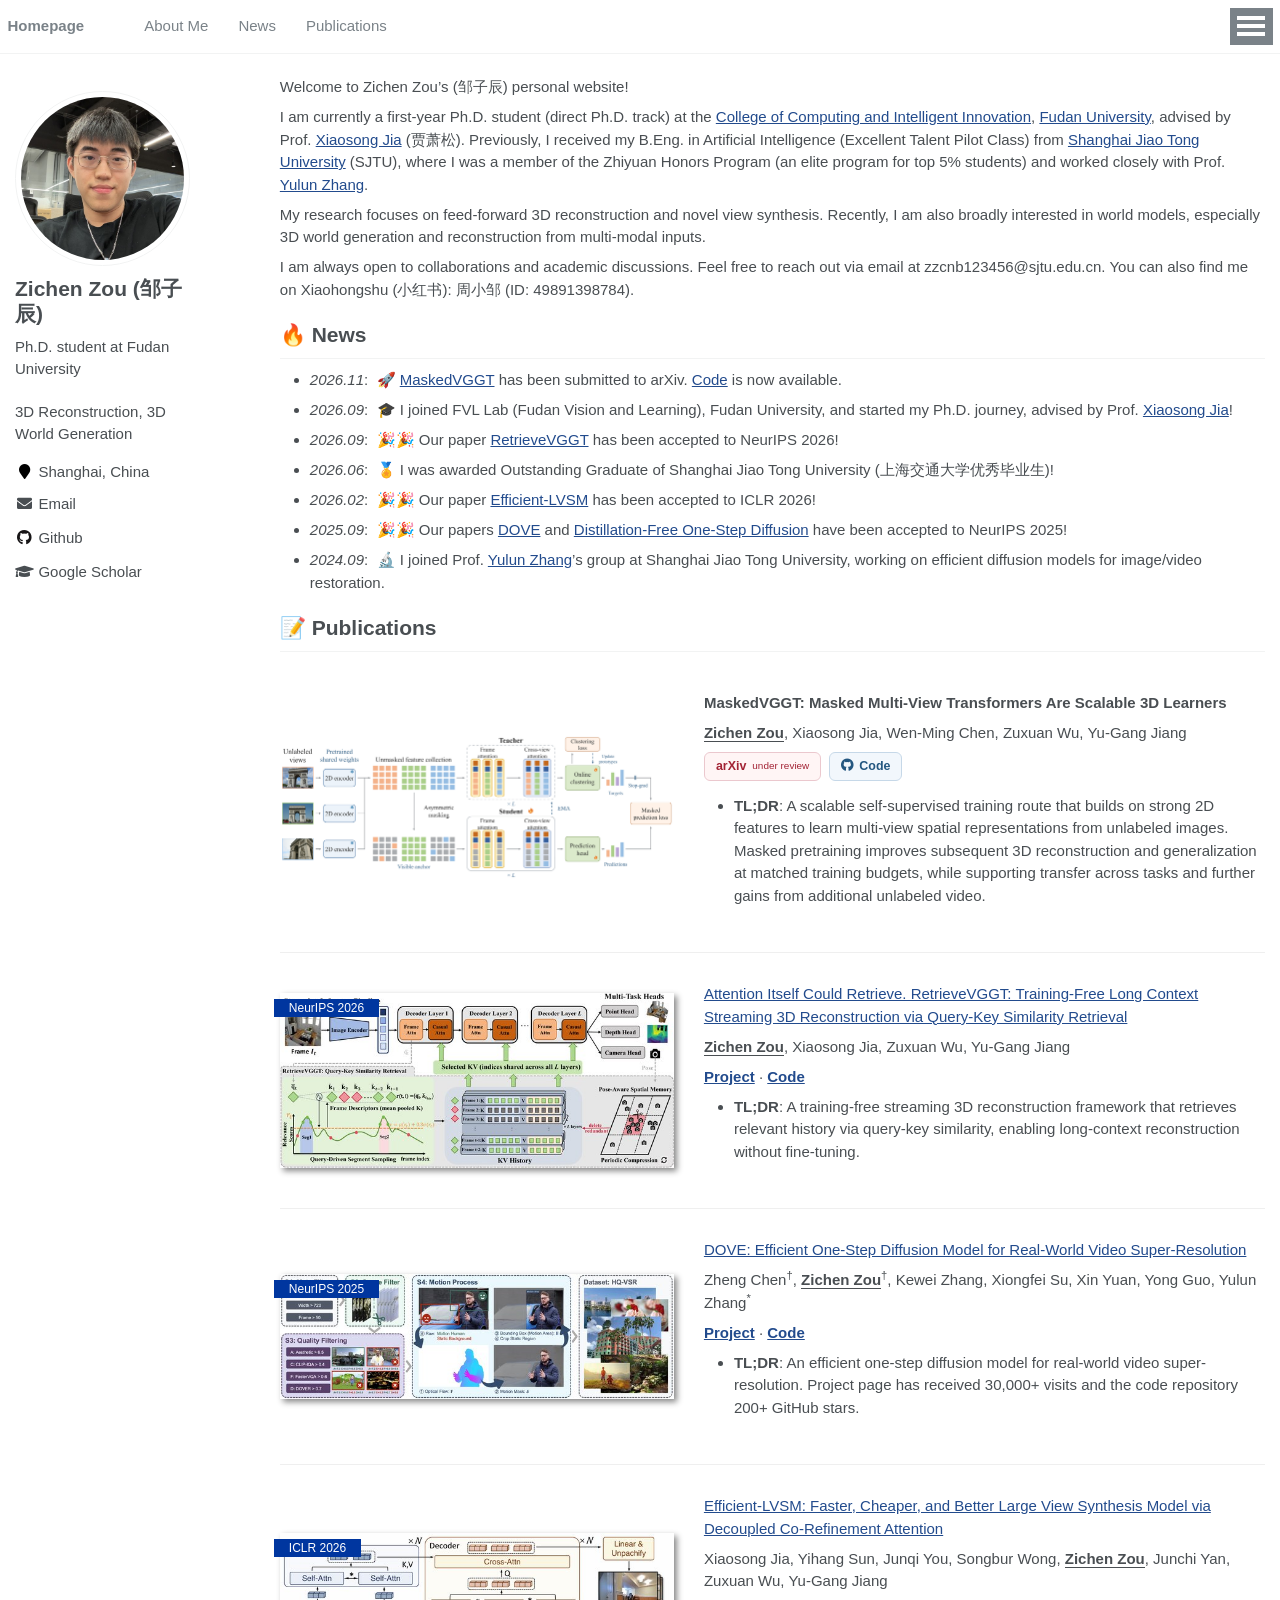
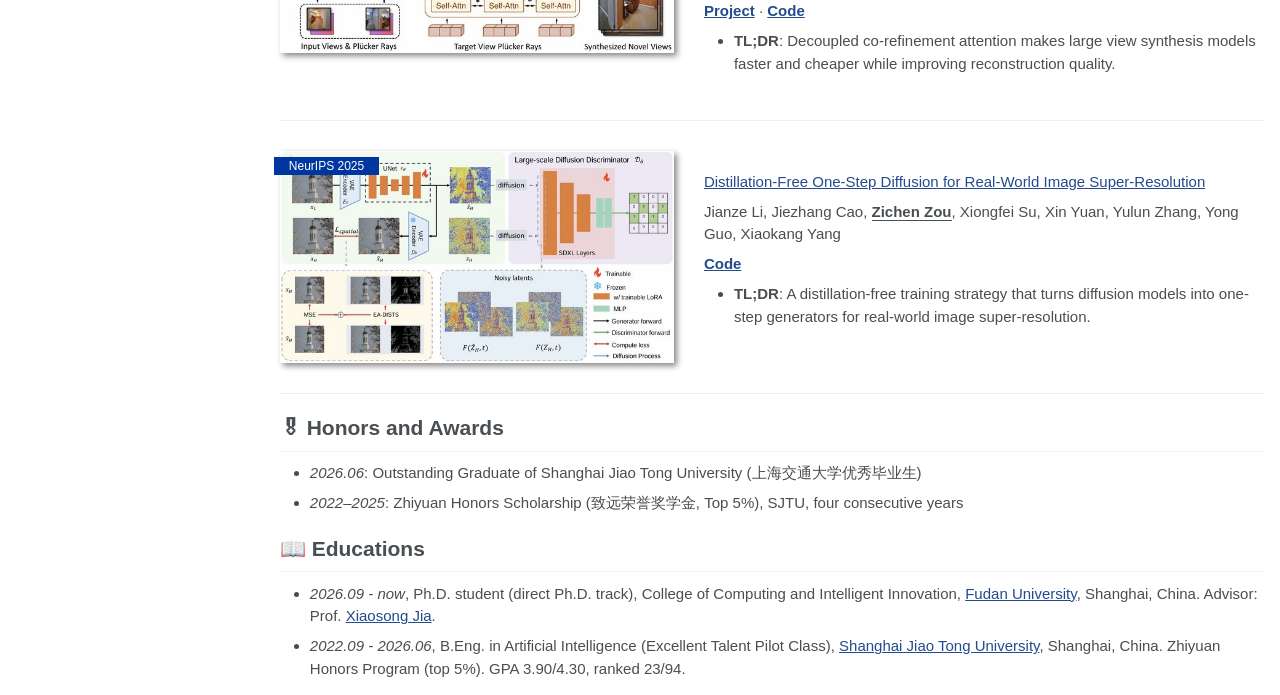
==== commit cf4c44b0: "Add MaskedVGGT news, release links, and compact figure layout" ====
--- a/index.html
+++ b/index.html
@@ -48,6 +48,7 @@
 
 <!-- For all browsers -->
 <link rel="stylesheet" href="assets/css/main.css">
+<link rel="stylesheet" href="assets/css/maskedvggt.css">
 
 <meta http-equiv="cleartype" content="on">
 <head>
@@ -161,6 +162,7 @@
 
 <h1 id="-news">🔥 News</h1>
 <ul>
+  <li><em>2026.11</em>: &nbsp;🚀 <a href="#maskedvggt" target="_self">MaskedVGGT</a> has been submitted to arXiv. <a href="https://github.com/zzctmd/MaskedVGGT">Code</a> is now available.</li>
   <li><em>2026.09</em>: &nbsp;🎓 I joined FVL Lab (Fudan Vision and Learning), Fudan University, and started my Ph.D. journey, advised by Prof. <a href="https://jiaxiaosong1002.github.io/">Xiaosong Jia</a>!</li>
   <li><em>2026.09</em>: &nbsp;🎉🎉 Our paper <a href="https://arxiv.org/abs/2605.09644">RetrieveVGGT</a> has been accepted to NeurIPS 2026!</li>
   <li><em>2026.06</em>: &nbsp;🏅 I was awarded Outstanding Graduate of Shanghai Jiao Tong University (上海交通大学优秀毕业生)!</li>
@@ -172,13 +174,16 @@
 <h1 id="-publications">📝 Publications</h1>
 
 <div class="paper-box" id="maskedvggt">
-  <div class="paper-box-image"><div><img src="images/maskedvggt-method.png" alt="MaskedVGGT method with a frozen 2D encoder, a masked student, and an EMA teacher" width="100%" loading="lazy" /></div></div>
+  <div class="paper-box-image"><div class="maskedvggt-figure"><img src="images/maskedvggt-method.png" alt="MaskedVGGT method with a frozen 2D encoder, a masked student, and an EMA teacher" width="100%" loading="lazy" /></div></div>
   <div class="paper-box-text">
     <p><strong>MaskedVGGT: Masked Multi-View Transformers Are Scalable 3D Learners</strong></p>
-    <p><strong><u>Zichen Zou</u></strong>, Xiaosong Jia, Wen-Ming CHEN, Zuxuan Wu, Yu-Gang Jiang</p>
-    <p><strong>Code coming soon</strong></p>
-    <ul>
-      <li><strong>TL;DR</strong>: A self-supervised approach that learns cross-view interactions from unlabeled views using a frozen pretrained image encoder.</li>
+    <p><strong><u>Zichen Zou</u></strong>, Xiaosong Jia, Wen-Ming Chen, Zuxuan Wu, Yu-Gang Jiang</p>
+    <p class="paper-links">
+      <span class="paper-link paper-link-arxiv" aria-disabled="true">arXiv <small>under review</small></span>
+      <a class="paper-link paper-link-code" href="https://github.com/zzctmd/MaskedVGGT"><i class="fab fa-github" aria-hidden="true"></i> Code</a>
+    </p>
+    <ul>
+      <li><strong>TL;DR</strong>: A scalable self-supervised training route that builds on strong 2D features to learn multi-view spatial representations from unlabeled images. Masked pretraining improves subsequent 3D reconstruction and generalization at matched training budgets, while supporting transfer across tasks and further gains from additional unlabeled video.</li>
     </ul>
   </div>
 </div>
--- a/assets/css/maskedvggt.css
+++ b/assets/css/maskedvggt.css
@@ -0,0 +1,38 @@
+/* Keep the complete method diagram, clipping only its outer white margin. */
+#maskedvggt .maskedvggt-figure {
+  position: relative;
+  width: 100%;
+  max-width: 400px;
+  aspect-ratio: 1577 / 577;
+  overflow: hidden;
+}
+#maskedvggt .maskedvggt-figure img {
+  position: absolute;
+  width: 101.4585%;
+  max-width: none;
+  height: auto;
+  left: -0.5707%;
+  top: -9.1854%;
+  margin: 0;
+  border: 0;
+  box-shadow: none;
+  display: block;
+}
+#maskedvggt .paper-links { display: flex; flex-wrap: wrap; gap: 8px; margin: 0 0 0.9em; }
+#maskedvggt .paper-link {
+  display: inline-flex;
+  align-items: center;
+  gap: 6px;
+  padding: 4px 11px;
+  border: 1px solid;
+  border-radius: 6px;
+  font-size: 0.83em;
+  font-weight: 600;
+  line-height: 1.5;
+  text-decoration: none;
+}
+#maskedvggt .paper-link-arxiv { color: #a32435; background: #fff5f5; border-color: #ebc8ce; }
+#maskedvggt .paper-link-code { color: #245780; background: #f2f7fc; border-color: #c6d8e8; }
+#maskedvggt .paper-link-code:hover { background: #e4eff8; border-color: #729dbf; }
+#maskedvggt .paper-link-code:focus-visible { outline: 2px solid #245780; outline-offset: 3px; }
+#maskedvggt .paper-link small { font-size: 0.8em; font-weight: 400; }
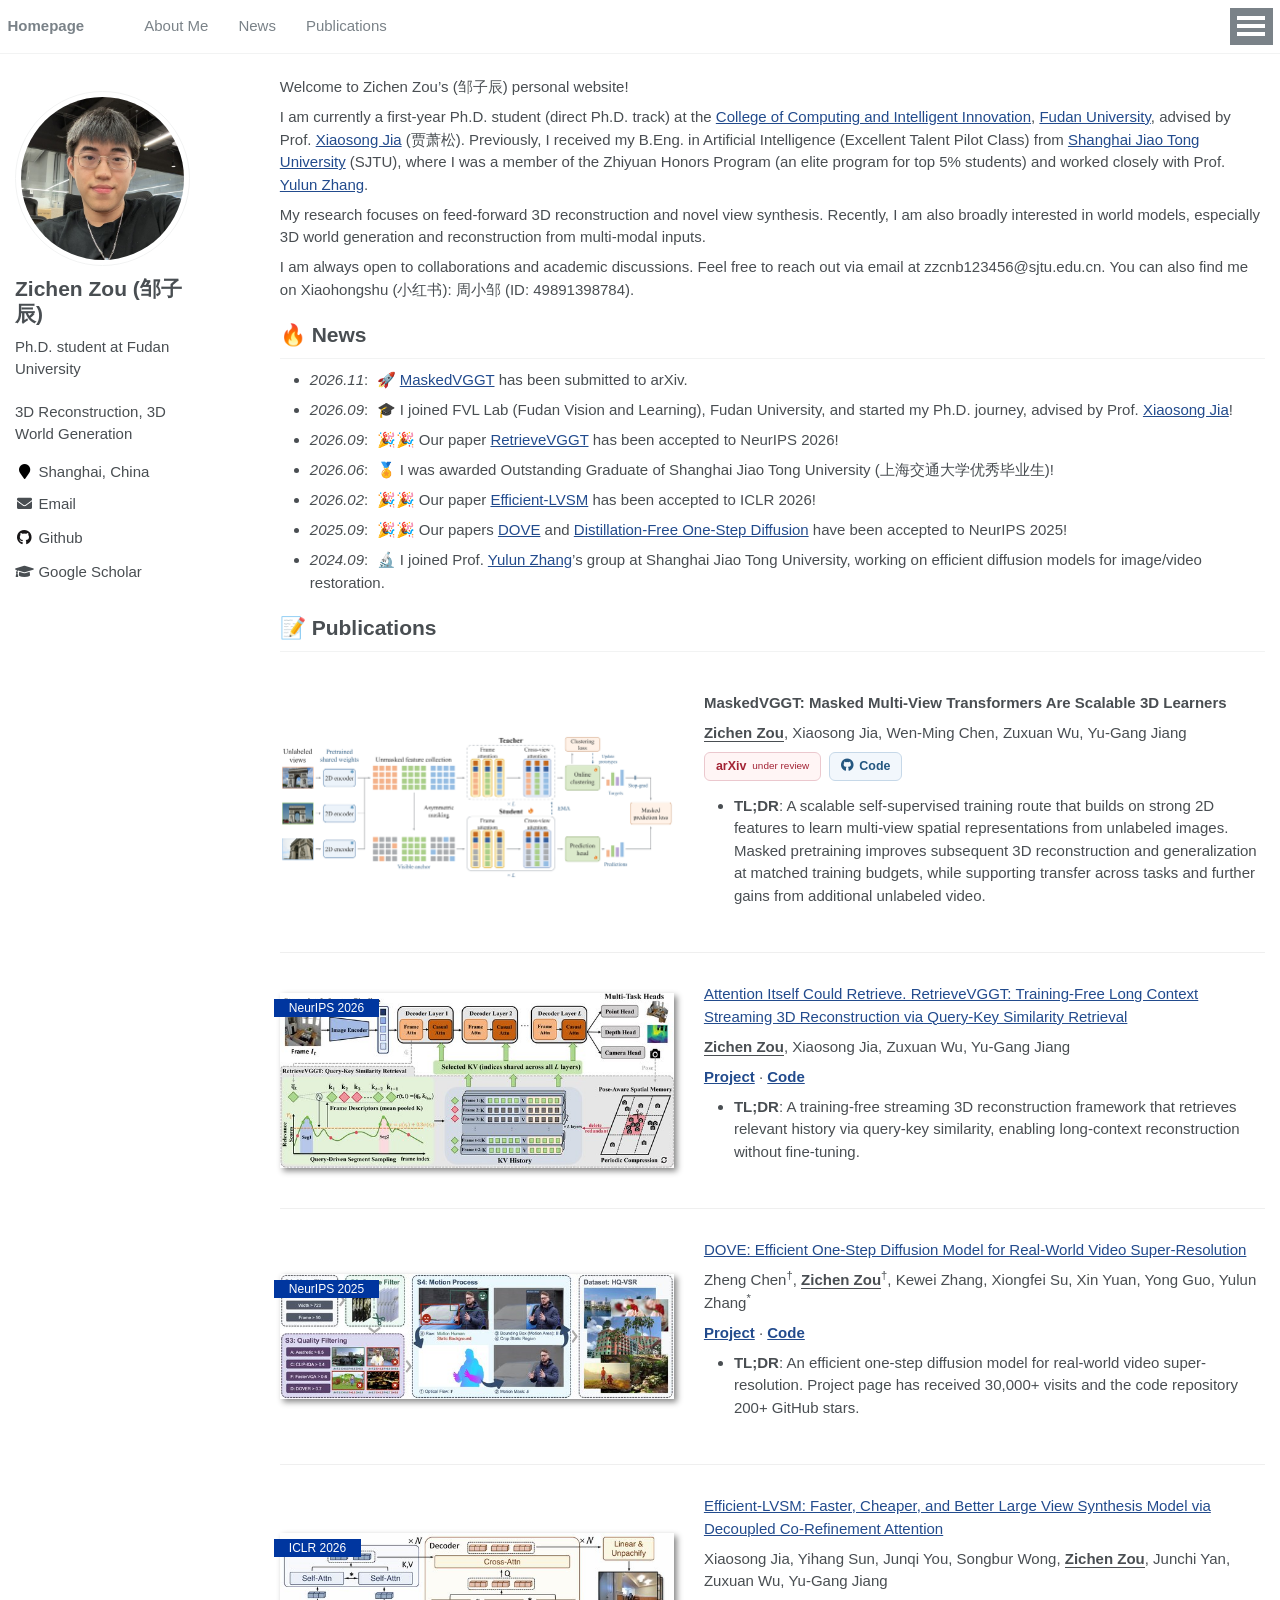
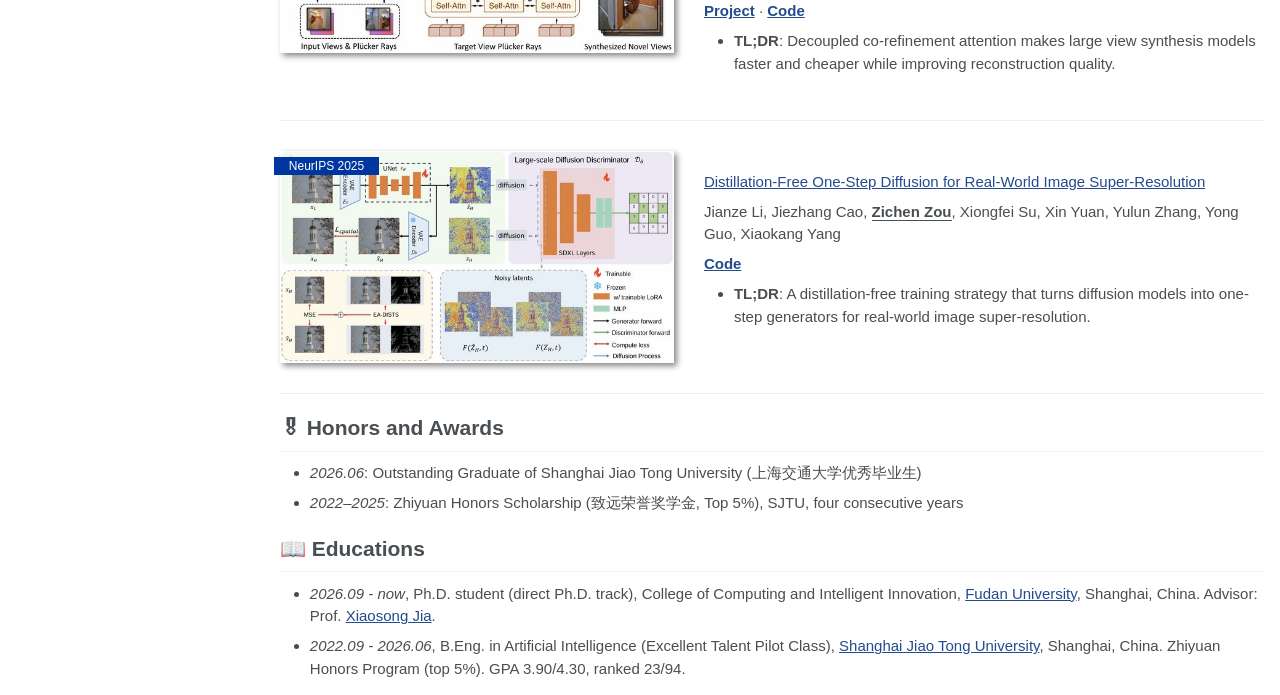
==== commit f0c74412: "Keep MaskedVGGT news concise" ====
--- a/index.html
+++ b/index.html
@@ -162,7 +162,7 @@
 
 <h1 id="-news">🔥 News</h1>
 <ul>
-  <li><em>2026.11</em>: &nbsp;🚀 <a href="#maskedvggt" target="_self">MaskedVGGT</a> has been submitted to arXiv. <a href="https://github.com/zzctmd/MaskedVGGT">Code</a> is now available.</li>
+  <li><em>2026.11</em>: &nbsp;🚀 <a href="#maskedvggt" target="_self">MaskedVGGT</a> has been submitted to arXiv.</li>
   <li><em>2026.09</em>: &nbsp;🎓 I joined FVL Lab (Fudan Vision and Learning), Fudan University, and started my Ph.D. journey, advised by Prof. <a href="https://jiaxiaosong1002.github.io/">Xiaosong Jia</a>!</li>
   <li><em>2026.09</em>: &nbsp;🎉🎉 Our paper <a href="https://arxiv.org/abs/2605.09644">RetrieveVGGT</a> has been accepted to NeurIPS 2026!</li>
   <li><em>2026.06</em>: &nbsp;🏅 I was awarded Outstanding Graduate of Shanghai Jiao Tong University (上海交通大学优秀毕业生)!</li>
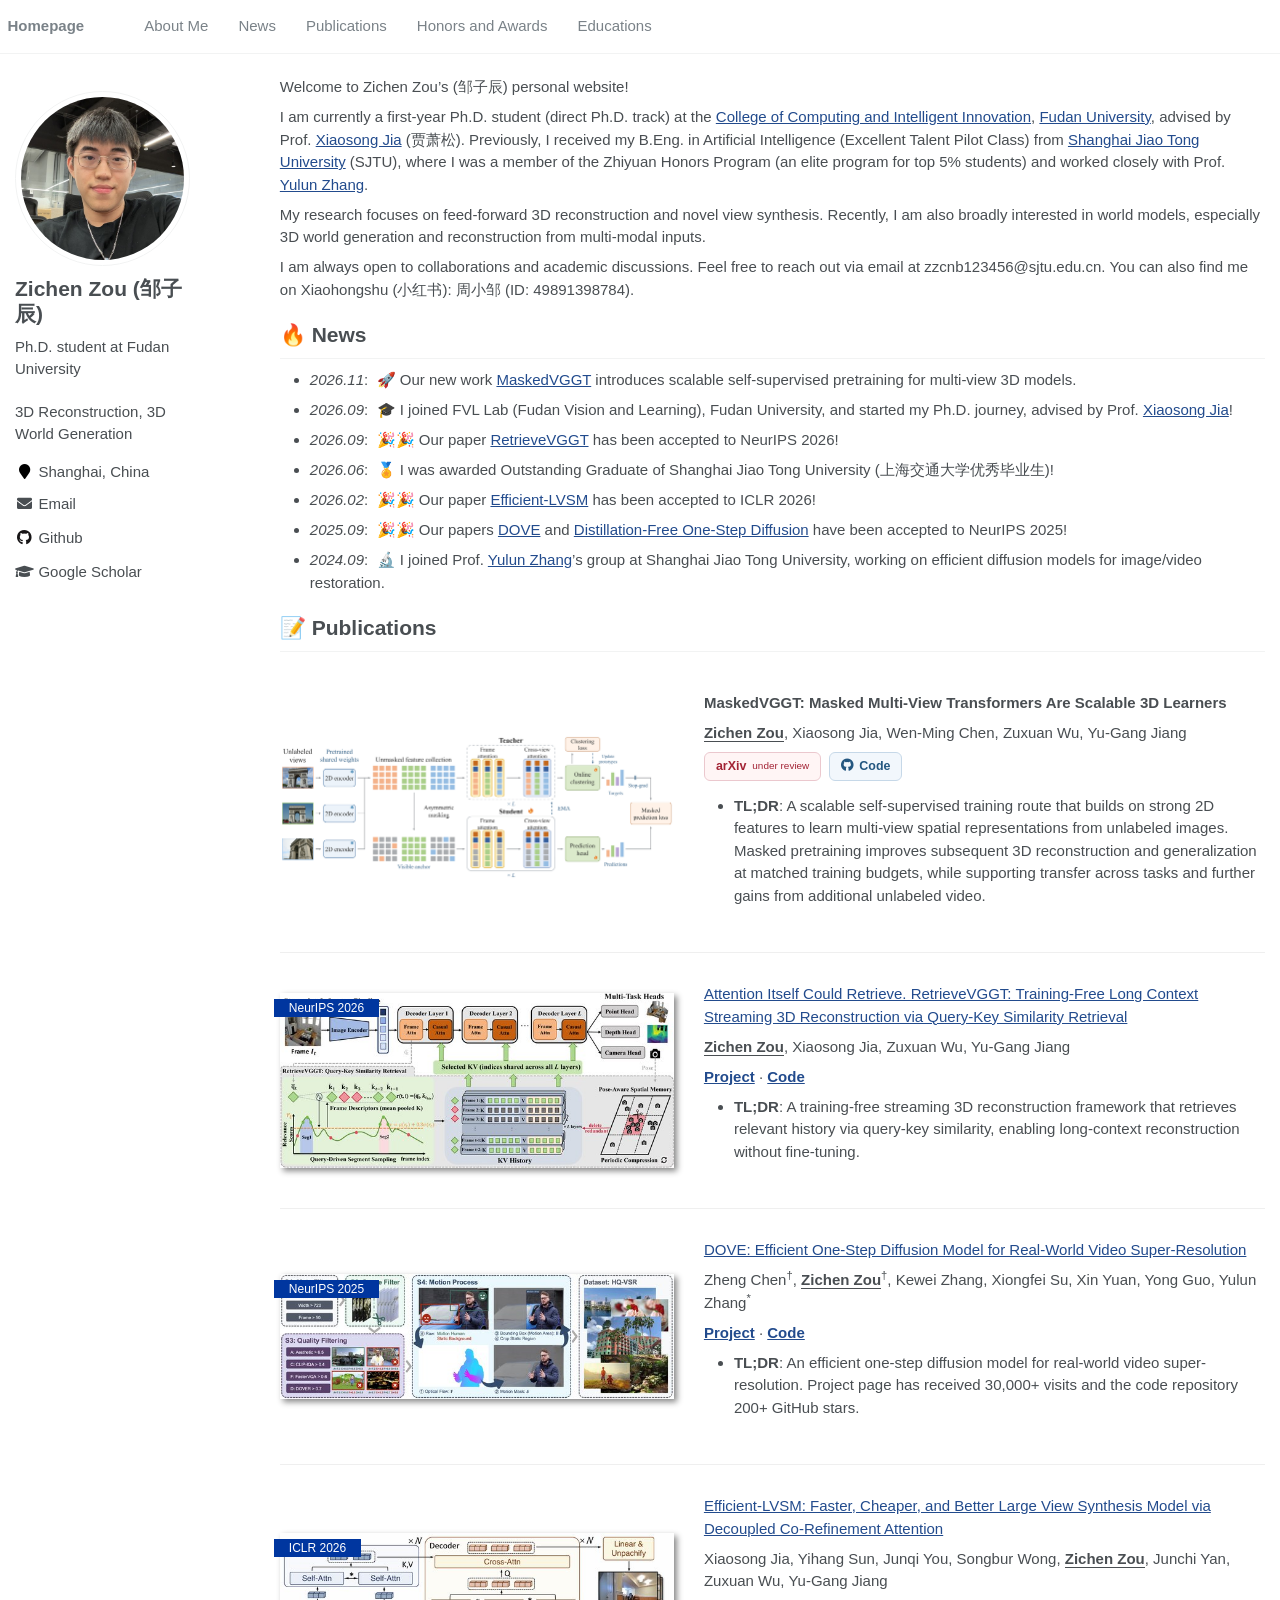
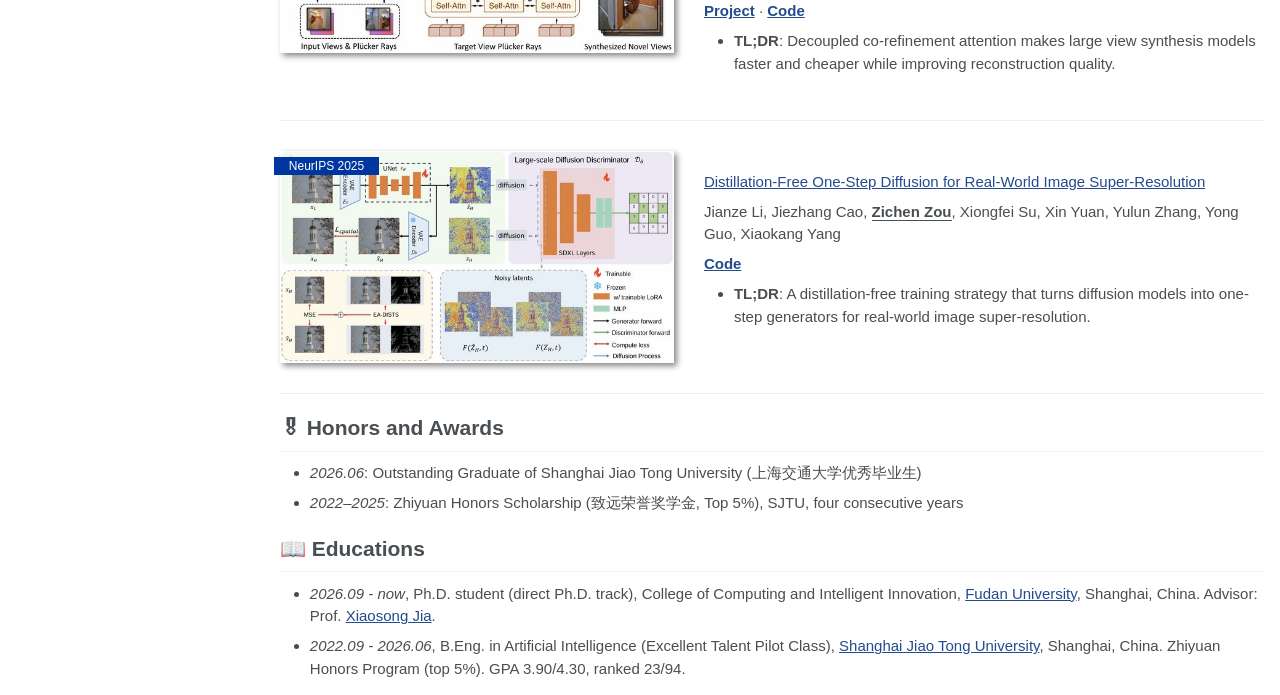
==== commit 91cffc64: "Restore descriptive MaskedVGGT news wording" ====
--- a/index.html
+++ b/index.html
@@ -162,7 +162,7 @@
 
 <h1 id="-news">🔥 News</h1>
 <ul>
-  <li><em>2026.11</em>: &nbsp;🚀 <a href="#maskedvggt" target="_self">MaskedVGGT</a> has been submitted to arXiv.</li>
+  <li><em>2026.11</em>: &nbsp;🚀 Our new work <a href="#maskedvggt" target="_self">MaskedVGGT</a> introduces scalable self-supervised pretraining for multi-view 3D models.</li>
   <li><em>2026.09</em>: &nbsp;🎓 I joined FVL Lab (Fudan Vision and Learning), Fudan University, and started my Ph.D. journey, advised by Prof. <a href="https://jiaxiaosong1002.github.io/">Xiaosong Jia</a>!</li>
   <li><em>2026.09</em>: &nbsp;🎉🎉 Our paper <a href="https://arxiv.org/abs/2605.09644">RetrieveVGGT</a> has been accepted to NeurIPS 2026!</li>
   <li><em>2026.06</em>: &nbsp;🏅 I was awarded Outstanding Graduate of Shanghai Jiao Tong University (上海交通大学优秀毕业生)!</li>
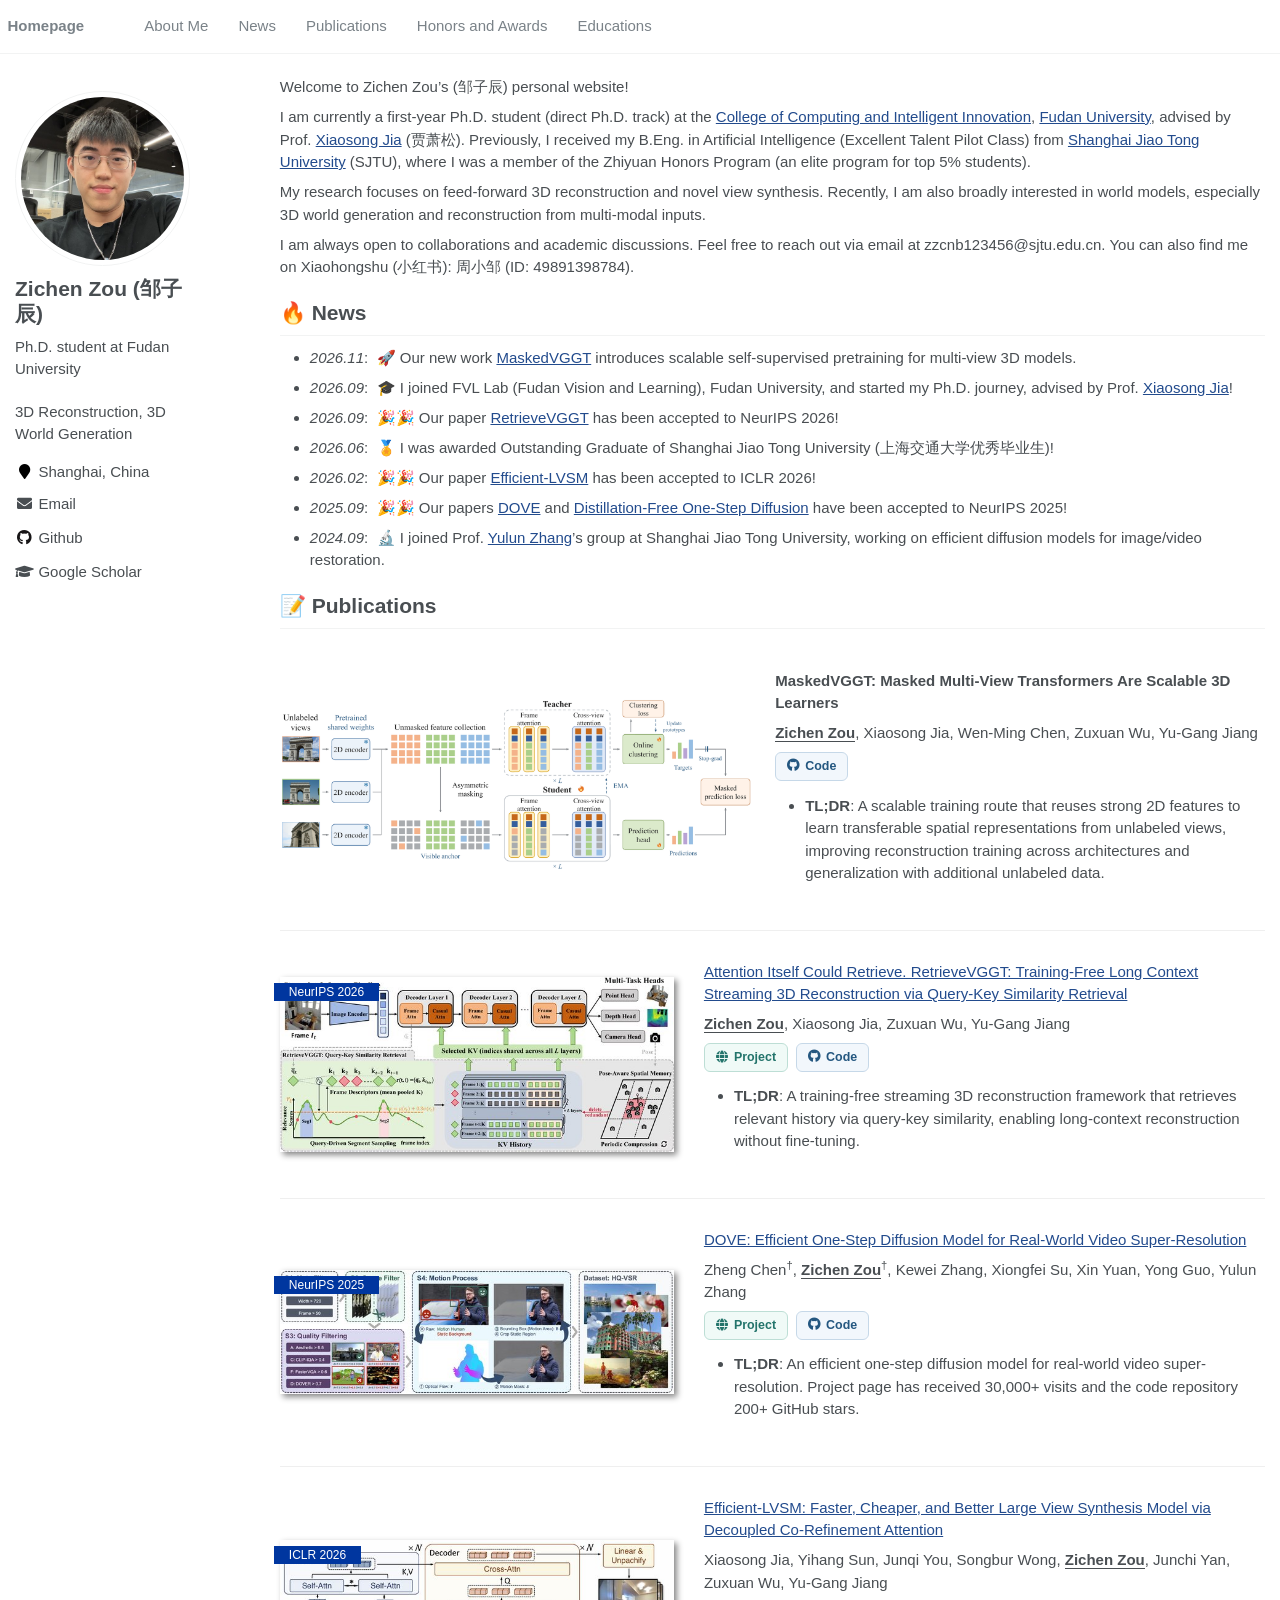
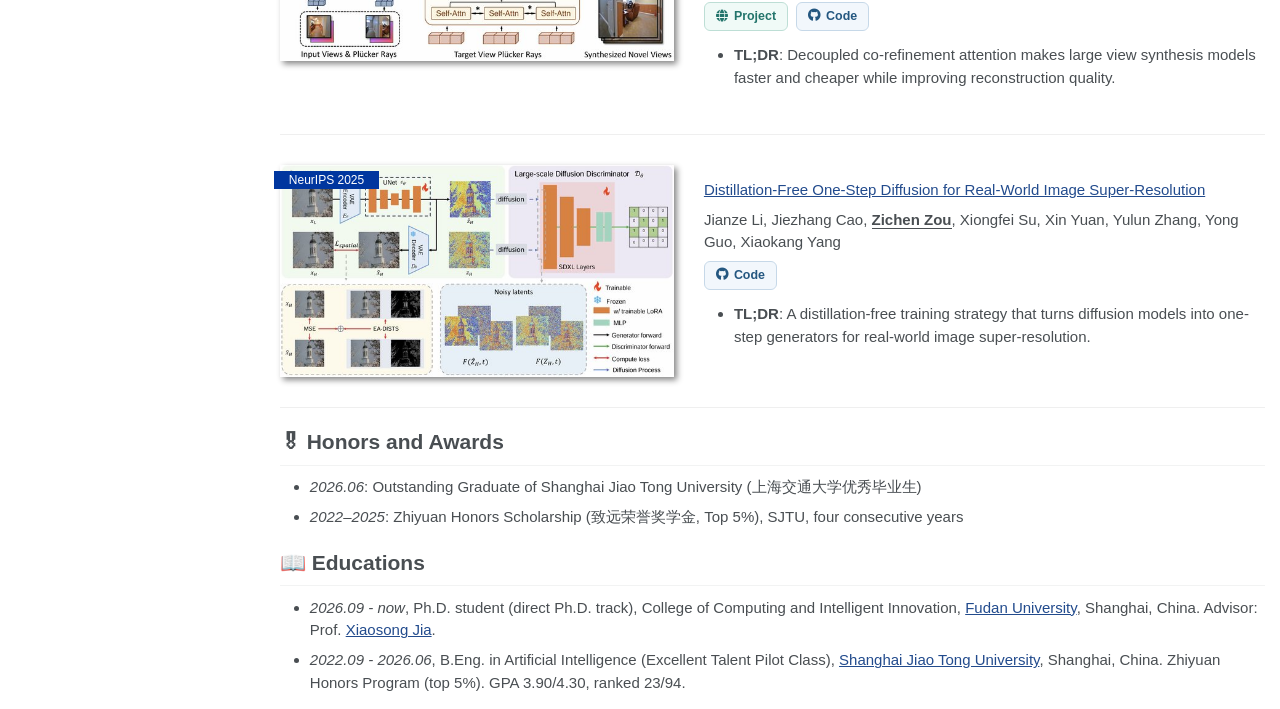
==== commit a14b1f64: "Simplify biography and publication summaries; unify resource badges" ====
--- a/index.html
+++ b/index.html
@@ -154,7 +154,7 @@
 
 <p>Welcome to Zichen Zou’s (邹子辰) personal website!</p>
 
-<p>I am currently a first-year Ph.D. student (direct Ph.D. track) at the <a href="https://cs.fudan.edu.cn/">College of Computing and Intelligent Innovation</a>, <a href="https://www.fudan.edu.cn/en/">Fudan University</a>, advised by Prof. <a href="https://jiaxiaosong1002.github.io/">Xiaosong Jia</a> (贾萧松). Previously, I received my B.Eng. in Artificial Intelligence (Excellent Talent Pilot Class) from <a href="https://www.sjtu.edu.cn/">Shanghai Jiao Tong University</a> (SJTU), where I was a member of the Zhiyuan Honors Program (an elite program for top 5% students) and worked closely with Prof. <a href="https://yulunzhang.com/">Yulun Zhang</a>.</p>
+<p>I am currently a first-year Ph.D. student (direct Ph.D. track) at the <a href="https://cs.fudan.edu.cn/">College of Computing and Intelligent Innovation</a>, <a href="https://www.fudan.edu.cn/en/">Fudan University</a>, advised by Prof. <a href="https://jiaxiaosong1002.github.io/">Xiaosong Jia</a> (贾萧松). Previously, I received my B.Eng. in Artificial Intelligence (Excellent Talent Pilot Class) from <a href="https://www.sjtu.edu.cn/">Shanghai Jiao Tong University</a> (SJTU), where I was a member of the Zhiyuan Honors Program (an elite program for top 5% students).</p>
 
 <p>My research focuses on feed-forward 3D reconstruction and novel view synthesis. Recently, I am also broadly interested in world models, especially 3D world generation and reconstruction from multi-modal inputs.</p>
 
@@ -179,11 +179,10 @@
     <p><strong>MaskedVGGT: Masked Multi-View Transformers Are Scalable 3D Learners</strong></p>
     <p><strong><u>Zichen Zou</u></strong>, Xiaosong Jia, Wen-Ming Chen, Zuxuan Wu, Yu-Gang Jiang</p>
     <p class="paper-links">
-      <span class="paper-link paper-link-arxiv" aria-disabled="true">arXiv <small>under review</small></span>
       <a class="paper-link paper-link-code" href="https://github.com/zzctmd/MaskedVGGT"><i class="fab fa-github" aria-hidden="true"></i> Code</a>
     </p>
     <ul>
-      <li><strong>TL;DR</strong>: A scalable self-supervised training route that builds on strong 2D features to learn multi-view spatial representations from unlabeled images. Masked pretraining improves subsequent 3D reconstruction and generalization at matched training budgets, while supporting transfer across tasks and further gains from additional unlabeled video.</li>
+      <li><strong>TL;DR</strong>: A scalable training route that reuses strong 2D features to learn transferable spatial representations from unlabeled views, improving reconstruction training across architectures and generalization with additional unlabeled data.</li>
     </ul>
   </div>
 </div>
@@ -195,7 +194,7 @@
 
     <p><strong><u>Zichen Zou</u></strong>, Xiaosong Jia, Zuxuan Wu, Yu-Gang Jiang</p>
 
-    <p><a href="https://zzctmd.github.io/RetrieveVGGT/"><strong>Project</strong></a> · <a href="https://github.com/zzctmd/RetrieveVGGT"><strong>Code</strong></a></p>
+    <p class="paper-links"><a class="paper-link paper-link-project" href="https://zzctmd.github.io/RetrieveVGGT/"><i class="fas fa-globe" aria-hidden="true"></i> Project</a> <a class="paper-link paper-link-code" href="https://github.com/zzctmd/RetrieveVGGT"><i class="fab fa-github" aria-hidden="true"></i> Code</a></p>
 
     <ul>
       <li><strong>TL;DR</strong>: A training-free streaming 3D reconstruction framework that retrieves relevant history via query-key similarity, enabling long-context reconstruction without fine-tuning.</li>
@@ -208,9 +207,9 @@
 
     <p><a href="https://arxiv.org/abs/2505.16239">DOVE: Efficient One-Step Diffusion Model for Real-World Video Super-Resolution</a></p>
 
-    <p>Zheng Chen<sup>†</sup>, <strong><u>Zichen Zou</u></strong><sup>†</sup>, Kewei Zhang, Xiongfei Su, Xin Yuan, Yong Guo, Yulun Zhang<sup>*</sup></p>
-
-    <p><a href="https://zheng-chen.cn/DOVE/"><strong>Project</strong></a> · <a href="https://github.com/zhengchen1999/DOVE"><strong>Code</strong></a></p>
+    <p>Zheng Chen<sup>†</sup>, <strong><u>Zichen Zou</u></strong><sup>†</sup>, Kewei Zhang, Xiongfei Su, Xin Yuan, Yong Guo, Yulun Zhang</p>
+
+    <p class="paper-links"><a class="paper-link paper-link-project" href="https://zheng-chen.cn/DOVE/"><i class="fas fa-globe" aria-hidden="true"></i> Project</a> <a class="paper-link paper-link-code" href="https://github.com/zhengchen1999/DOVE"><i class="fab fa-github" aria-hidden="true"></i> Code</a></p>
 
     <ul>
       <li><strong>TL;DR</strong>: An efficient one-step diffusion model for real-world video super-resolution. Project page has received 30,000+ visits and the code repository 200+ GitHub stars.</li>
@@ -225,7 +224,7 @@
 
     <p>Xiaosong Jia, Yihang Sun, Junqi You, Songbur Wong, <strong><u>Zichen Zou</u></strong>, Junchi Yan, Zuxuan Wu, Yu-Gang Jiang</p>
 
-    <p><a href="https://efficient-lvsm.github.io"><strong>Project</strong></a> · <a href="https://github.com/ayakaee/efficient-lvsm"><strong>Code</strong></a></p>
+    <p class="paper-links"><a class="paper-link paper-link-project" href="https://efficient-lvsm.github.io"><i class="fas fa-globe" aria-hidden="true"></i> Project</a> <a class="paper-link paper-link-code" href="https://github.com/ayakaee/efficient-lvsm"><i class="fab fa-github" aria-hidden="true"></i> Code</a></p>
 
     <ul>
       <li><strong>TL;DR</strong>: Decoupled co-refinement attention makes large view synthesis models faster and cheaper while improving reconstruction quality.</li>
@@ -240,7 +239,7 @@
 
     <p>Jianze Li, Jiezhang Cao, <strong><u>Zichen Zou</u></strong>, Xiongfei Su, Xin Yuan, Yulun Zhang, Yong Guo, Xiaokang Yang</p>
 
-    <p><a href="https://github.com/JianzeLi-114/DFOSD"><strong>Code</strong></a></p>
+    <p class="paper-links"><a class="paper-link paper-link-code" href="https://github.com/JianzeLi-114/DFOSD"><i class="fab fa-github" aria-hidden="true"></i> Code</a></p>
 
     <ul>
       <li><strong>TL;DR</strong>: A distillation-free training strategy that turns diffusion models into one-step generators for real-world image super-resolution.</li>
--- a/assets/css/maskedvggt.css
+++ b/assets/css/maskedvggt.css
@@ -2,7 +2,7 @@
 #maskedvggt .maskedvggt-figure {
   position: relative;
   width: 100%;
-  max-width: 400px;
+  max-width: none;
   aspect-ratio: 1577 / 577;
   overflow: hidden;
 }
@@ -18,8 +18,8 @@
   box-shadow: none;
   display: block;
 }
-#maskedvggt .paper-links { display: flex; flex-wrap: wrap; gap: 8px; margin: 0 0 0.9em; }
-#maskedvggt .paper-link {
+.paper-box .paper-links { display: flex; flex-wrap: wrap; gap: 8px; margin: 0 0 0.9em; }
+.paper-box .paper-link {
   display: inline-flex;
   align-items: center;
   gap: 6px;
@@ -31,8 +31,14 @@
   line-height: 1.5;
   text-decoration: none;
 }
-#maskedvggt .paper-link-arxiv { color: #a32435; background: #fff5f5; border-color: #ebc8ce; }
-#maskedvggt .paper-link-code { color: #245780; background: #f2f7fc; border-color: #c6d8e8; }
-#maskedvggt .paper-link-code:hover { background: #e4eff8; border-color: #729dbf; }
-#maskedvggt .paper-link-code:focus-visible { outline: 2px solid #245780; outline-offset: 3px; }
-#maskedvggt .paper-link small { font-size: 0.8em; font-weight: 400; }
+.paper-box .paper-link-code { color: #245780; background: #f2f7fc; border-color: #c6d8e8; }
+.paper-box .paper-link-code:hover { background: #e4eff8; border-color: #729dbf; }
+.paper-box .paper-link-code:focus-visible { outline: 2px solid #245780; outline-offset: 3px; }
+
+.paper-box .paper-link-project { color: #23746b; background: #f0faf7; border-color: #bdded5; }
+.paper-box .paper-link-project:hover { background: #e0f3ed; border-color: #70afa0; }
+.paper-box .paper-link-project:focus-visible { outline: 2px solid #23746b; outline-offset: 3px; }
+@media (min-width: 48em) {
+  #maskedvggt .paper-box-image { max-width: 48%; }
+  #maskedvggt .paper-box-text { max-width: 52%; padding-left: 1.5em; }
+}
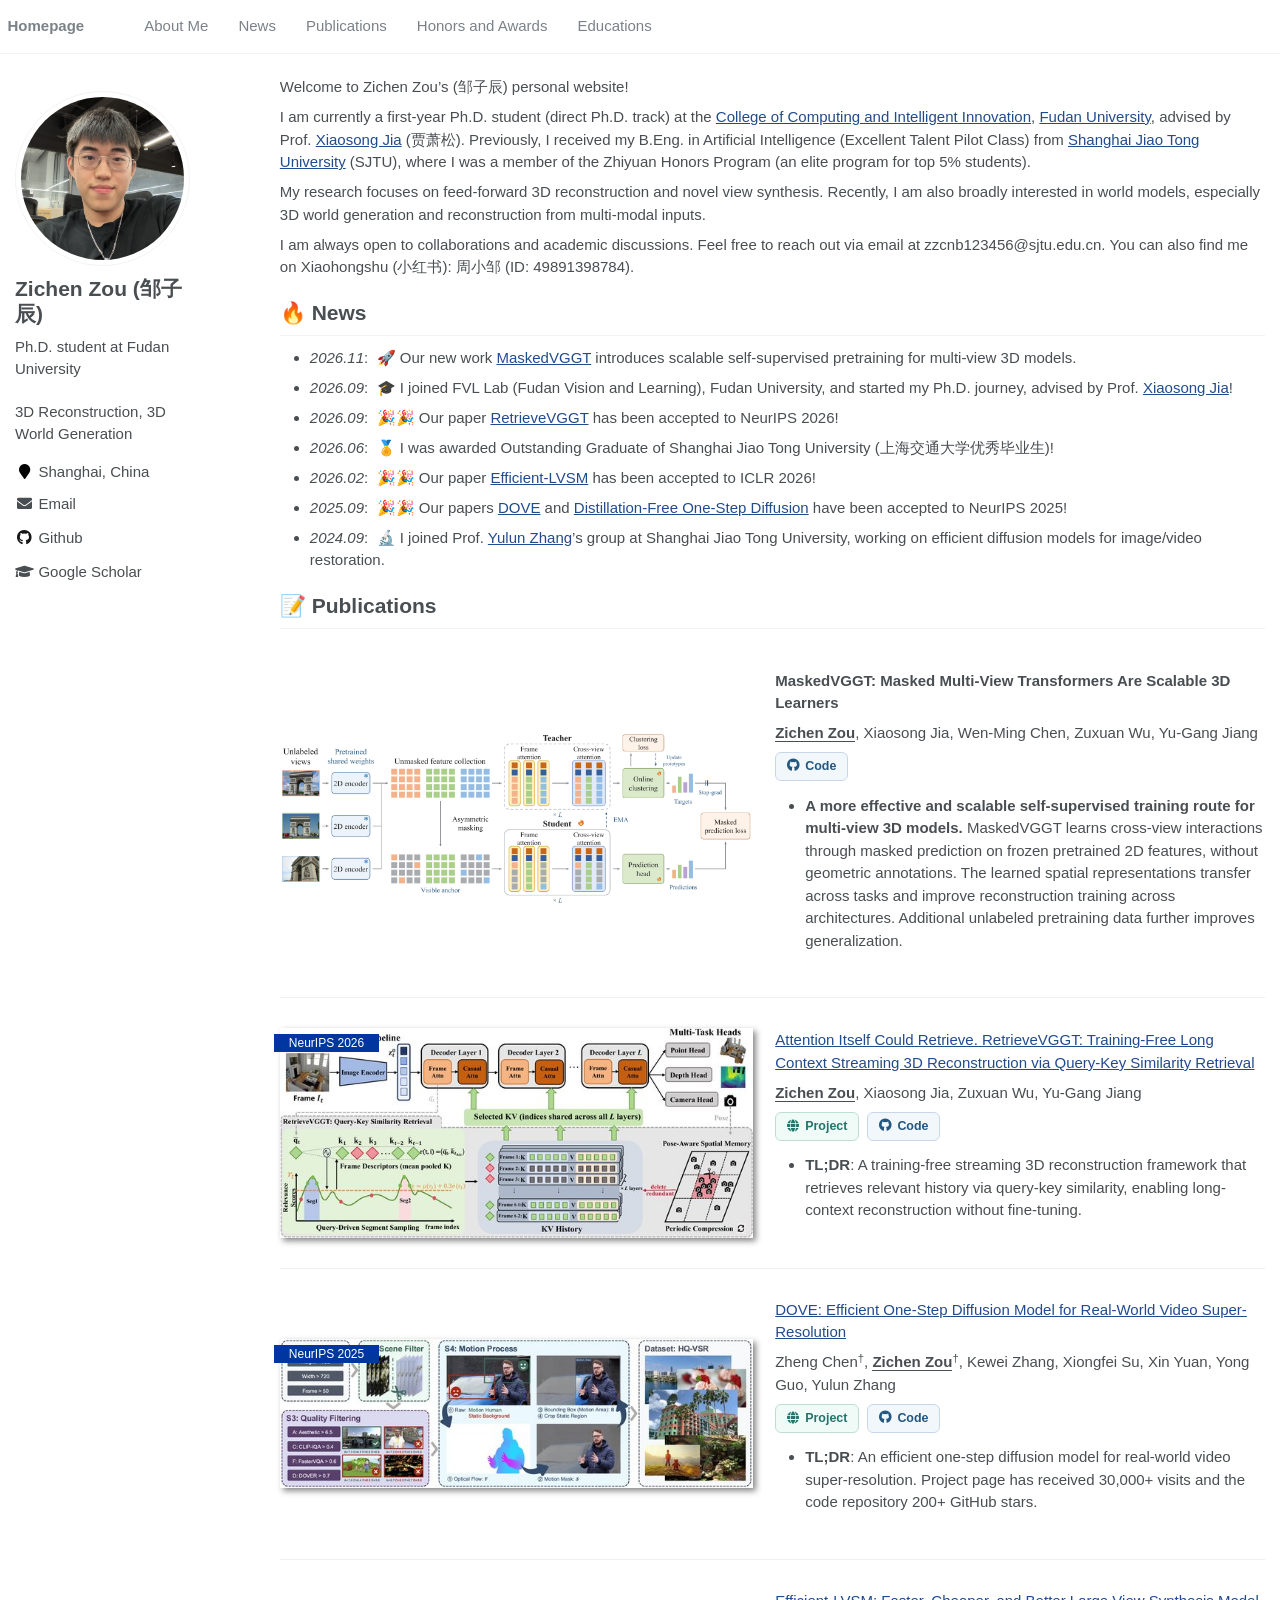
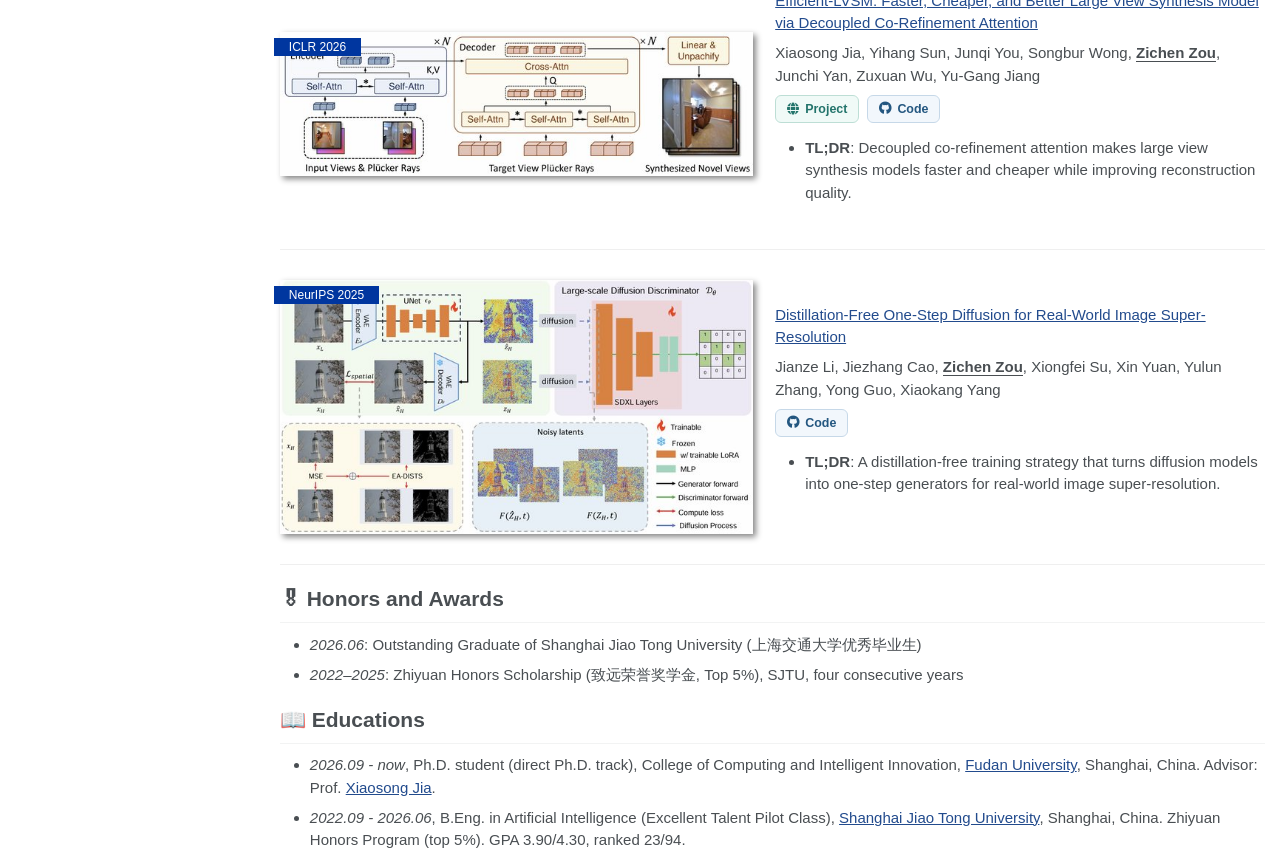
==== commit b31ba641: "Align all publication image widths and clarify MaskedVGGT overview" ====
--- a/index.html
+++ b/index.html
@@ -182,7 +182,7 @@
       <a class="paper-link paper-link-code" href="https://github.com/zzctmd/MaskedVGGT"><i class="fab fa-github" aria-hidden="true"></i> Code</a>
     </p>
     <ul>
-      <li><strong>TL;DR</strong>: A scalable training route that reuses strong 2D features to learn transferable spatial representations from unlabeled views, improving reconstruction training across architectures and generalization with additional unlabeled data.</li>
+      <li><strong>A more effective and scalable self-supervised training route for multi-view 3D models.</strong> MaskedVGGT learns cross-view interactions through masked prediction on frozen pretrained 2D features, without geometric annotations. The learned spatial representations transfer across tasks and improve reconstruction training across architectures. Additional unlabeled pretraining data further improves generalization.</li>
     </ul>
   </div>
 </div>
--- a/assets/css/maskedvggt.css
+++ b/assets/css/maskedvggt.css
@@ -39,6 +39,9 @@
 .paper-box .paper-link-project:hover { background: #e0f3ed; border-color: #70afa0; }
 .paper-box .paper-link-project:focus-visible { outline: 2px solid #23746b; outline-offset: 3px; }
 @media (min-width: 48em) {
-  #maskedvggt .paper-box-image { max-width: 48%; }
-  #maskedvggt .paper-box-text { max-width: 52%; padding-left: 1.5em; }
+  .paper-box .paper-box-image { max-width: 48%; }
+  .paper-box .paper-box-text { max-width: 52%; padding-left: 1.5em; }
 }
+
+.paper-box .paper-box-image > div { width: 100%; }
+.paper-box .paper-box-image img { width: 100%; max-width: none; height: auto; }
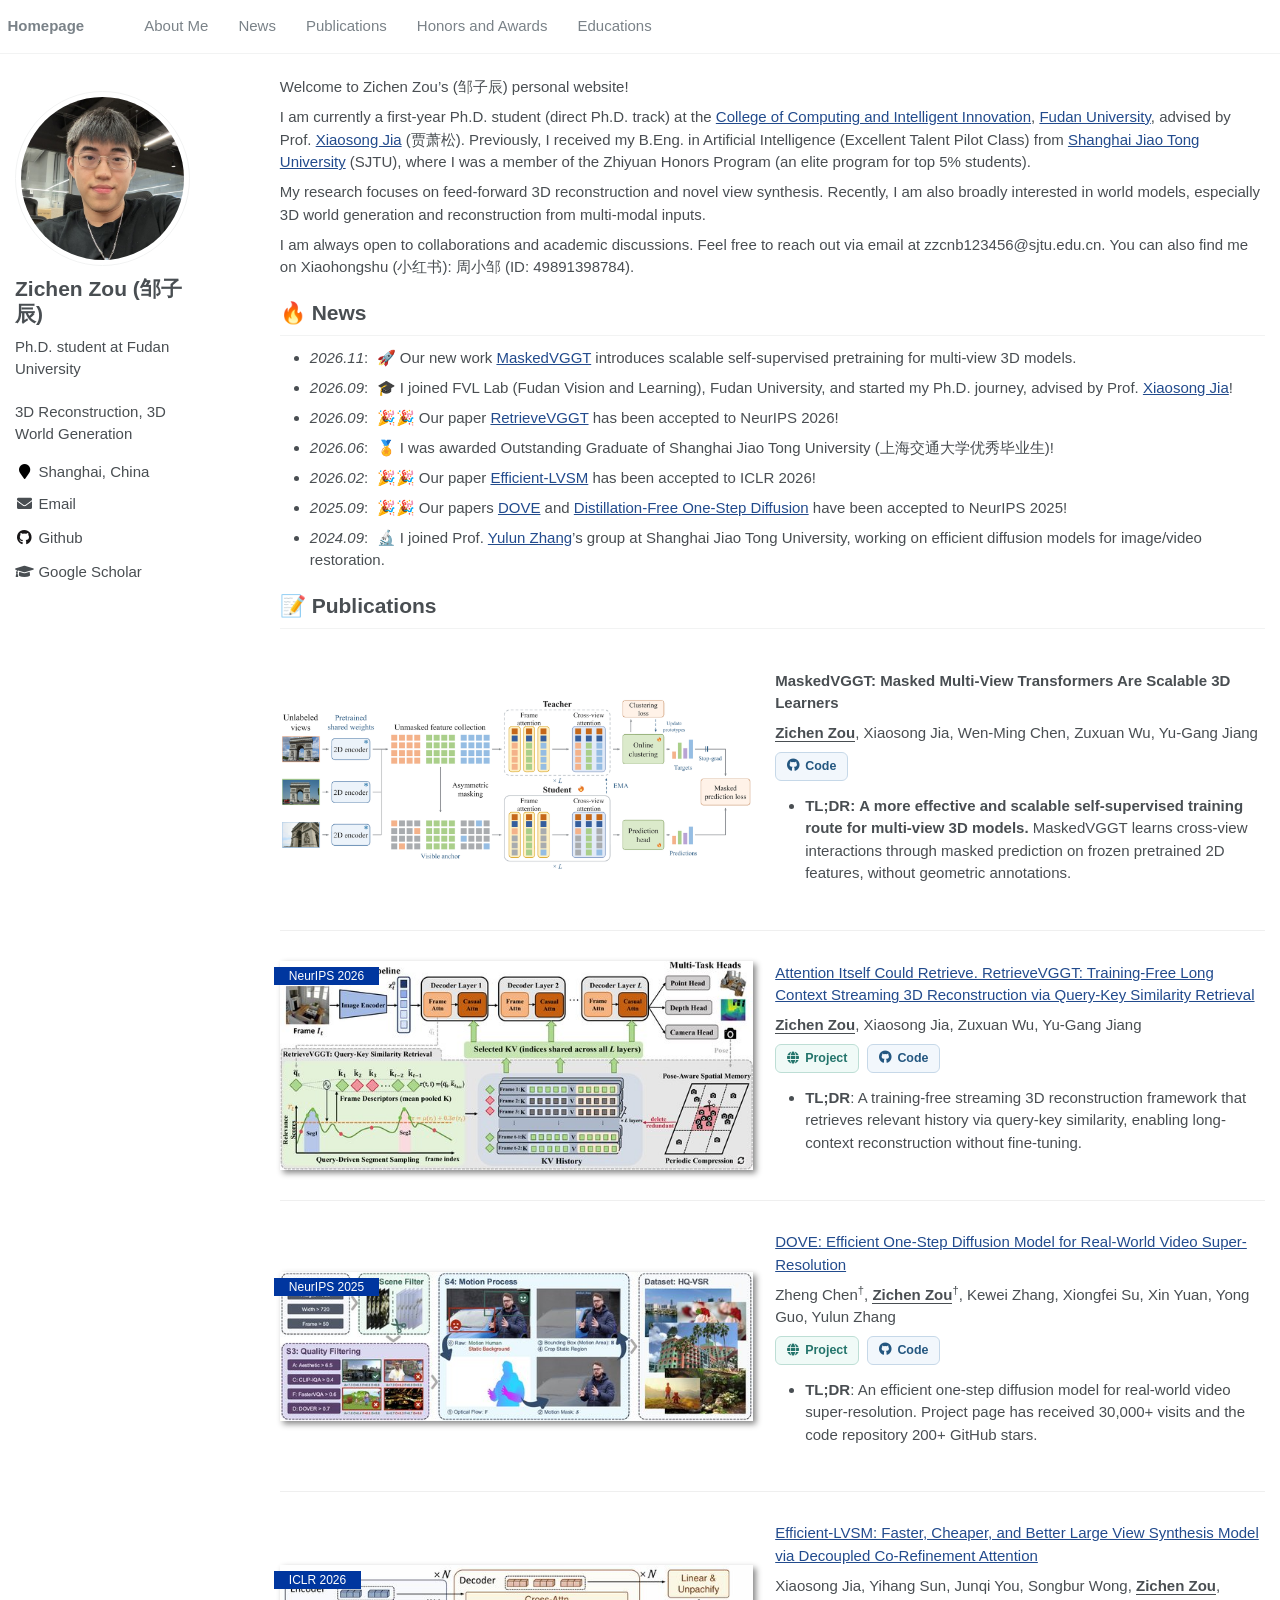
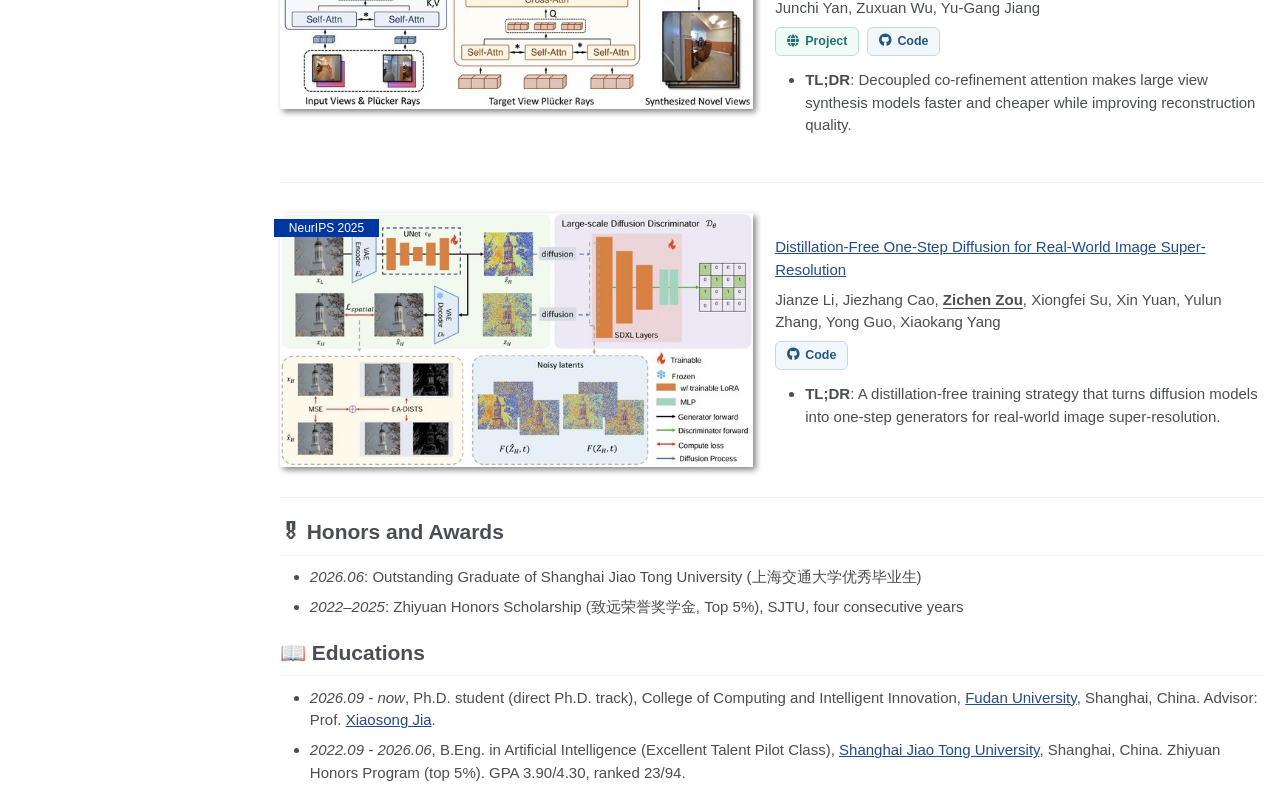
==== commit 36505a10: "Shorten MaskedVGGT summary and restore TLDR label" ====
--- a/index.html
+++ b/index.html
@@ -182,7 +182,7 @@
       <a class="paper-link paper-link-code" href="https://github.com/zzctmd/MaskedVGGT"><i class="fab fa-github" aria-hidden="true"></i> Code</a>
     </p>
     <ul>
-      <li><strong>A more effective and scalable self-supervised training route for multi-view 3D models.</strong> MaskedVGGT learns cross-view interactions through masked prediction on frozen pretrained 2D features, without geometric annotations. The learned spatial representations transfer across tasks and improve reconstruction training across architectures. Additional unlabeled pretraining data further improves generalization.</li>
+      <li><strong>TL;DR:</strong> <strong>A more effective and scalable self-supervised training route for multi-view 3D models.</strong> MaskedVGGT learns cross-view interactions through masked prediction on frozen pretrained 2D features, without geometric annotations.</li>
     </ul>
   </div>
 </div>
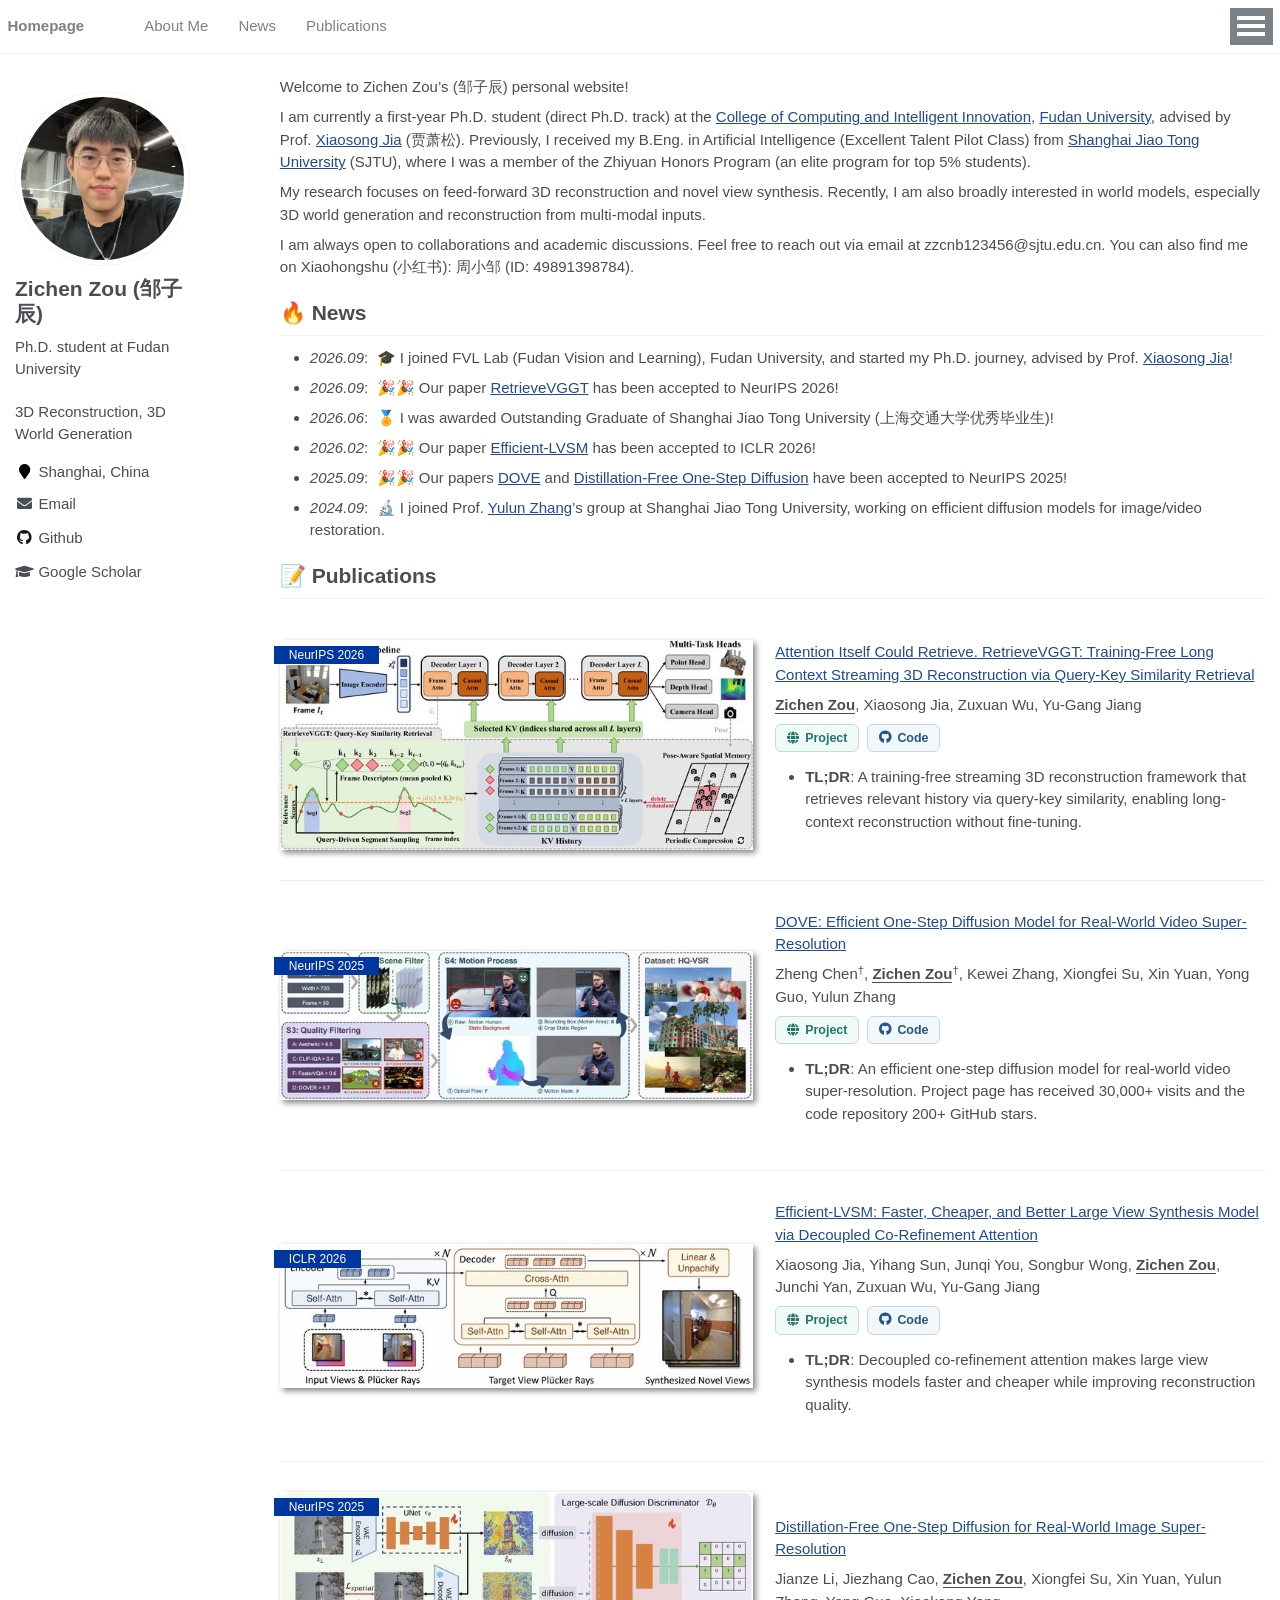
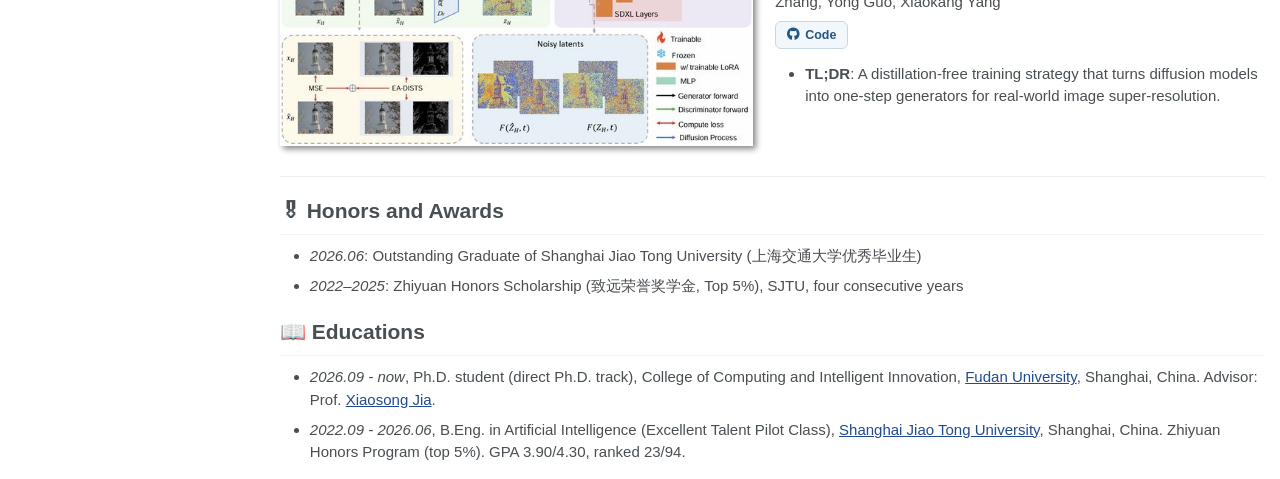
==== commit 2c991330: "Temporarily remove MaskedVGGT from public homepage" ====
--- a/index.html
+++ b/index.html
@@ -162,7 +162,6 @@
 
 <h1 id="-news">🔥 News</h1>
 <ul>
-  <li><em>2026.11</em>: &nbsp;🚀 Our new work <a href="#maskedvggt" target="_self">MaskedVGGT</a> introduces scalable self-supervised pretraining for multi-view 3D models.</li>
   <li><em>2026.09</em>: &nbsp;🎓 I joined FVL Lab (Fudan Vision and Learning), Fudan University, and started my Ph.D. journey, advised by Prof. <a href="https://jiaxiaosong1002.github.io/">Xiaosong Jia</a>!</li>
   <li><em>2026.09</em>: &nbsp;🎉🎉 Our paper <a href="https://arxiv.org/abs/2605.09644">RetrieveVGGT</a> has been accepted to NeurIPS 2026!</li>
   <li><em>2026.06</em>: &nbsp;🏅 I was awarded Outstanding Graduate of Shanghai Jiao Tong University (上海交通大学优秀毕业生)!</li>
@@ -173,20 +172,6 @@
 
 <h1 id="-publications">📝 Publications</h1>
 
-<div class="paper-box" id="maskedvggt">
-  <div class="paper-box-image"><div class="maskedvggt-figure"><img src="images/maskedvggt-method.png" alt="MaskedVGGT method with a frozen 2D encoder, a masked student, and an EMA teacher" width="100%" loading="lazy" /></div></div>
-  <div class="paper-box-text">
-    <p><strong>MaskedVGGT: Masked Multi-View Transformers Are Scalable 3D Learners</strong></p>
-    <p><strong><u>Zichen Zou</u></strong>, Xiaosong Jia, Wen-Ming Chen, Zuxuan Wu, Yu-Gang Jiang</p>
-    <p class="paper-links">
-      <a class="paper-link paper-link-code" href="https://github.com/zzctmd/MaskedVGGT"><i class="fab fa-github" aria-hidden="true"></i> Code</a>
-    </p>
-    <ul>
-      <li><strong>TL;DR:</strong> <strong>A more effective and scalable self-supervised training route for multi-view 3D models.</strong> MaskedVGGT learns cross-view interactions through masked prediction on frozen pretrained 2D features, without geometric annotations.</li>
-    </ul>
-  </div>
-</div>
-
 <div class="paper-box"><div class="paper-box-image"><div><div class="badge">NeurIPS 2026</div><img src="images/retrievevggt.jpg" alt="RetrieveVGGT framework" width="100%" /></div></div>
 <div class="paper-box-text">
 
